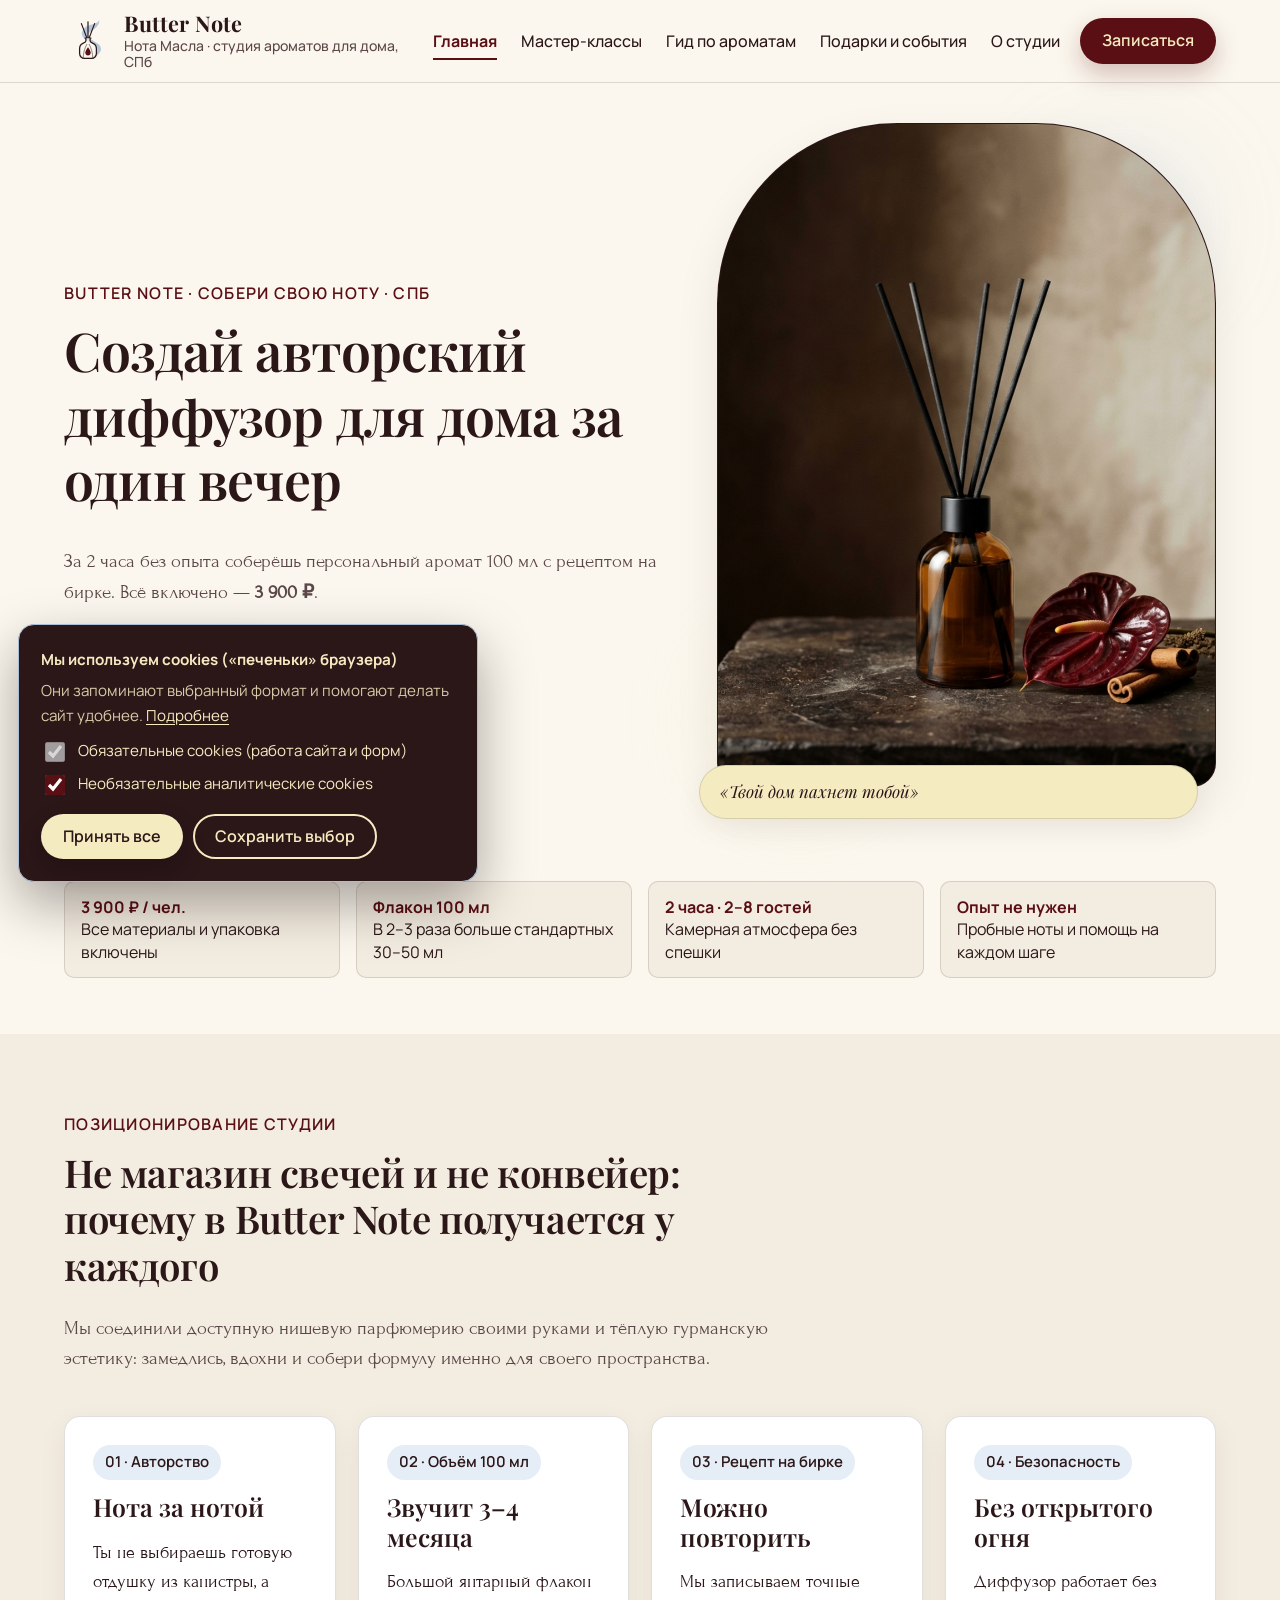
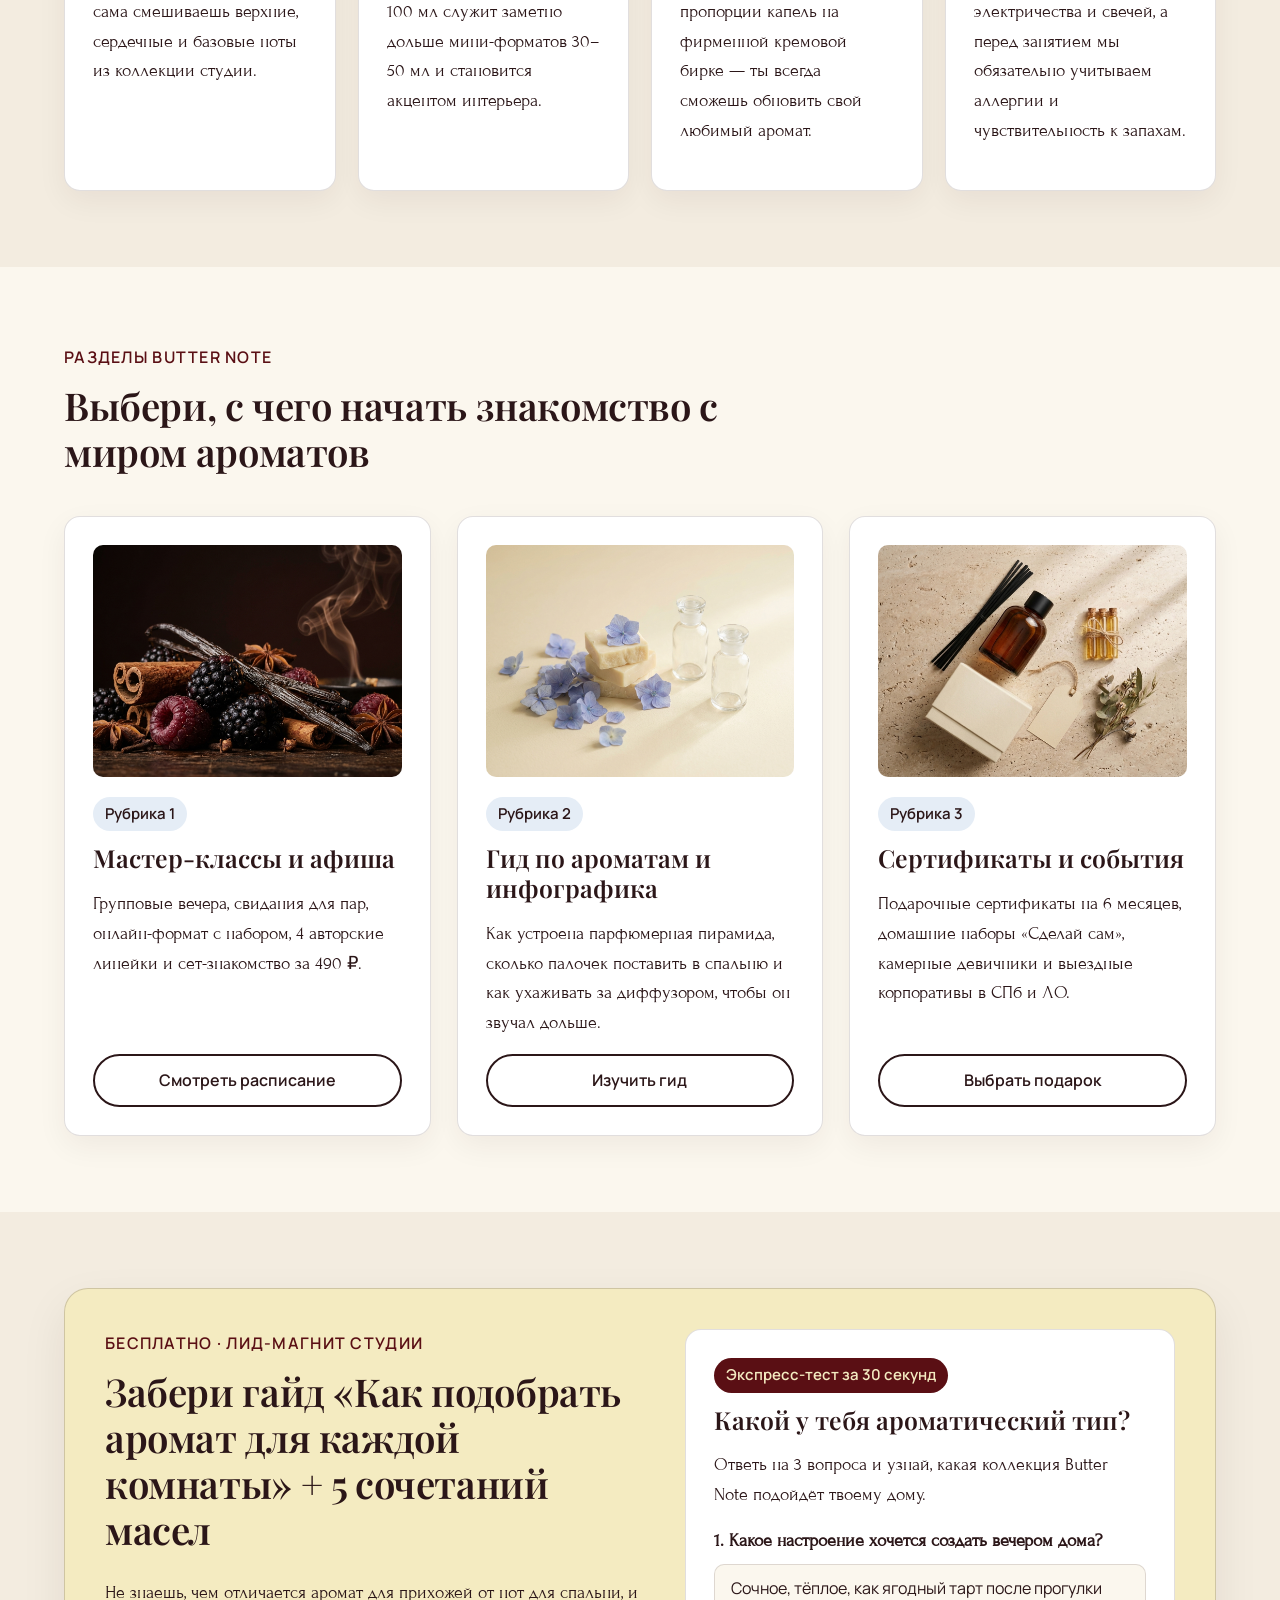
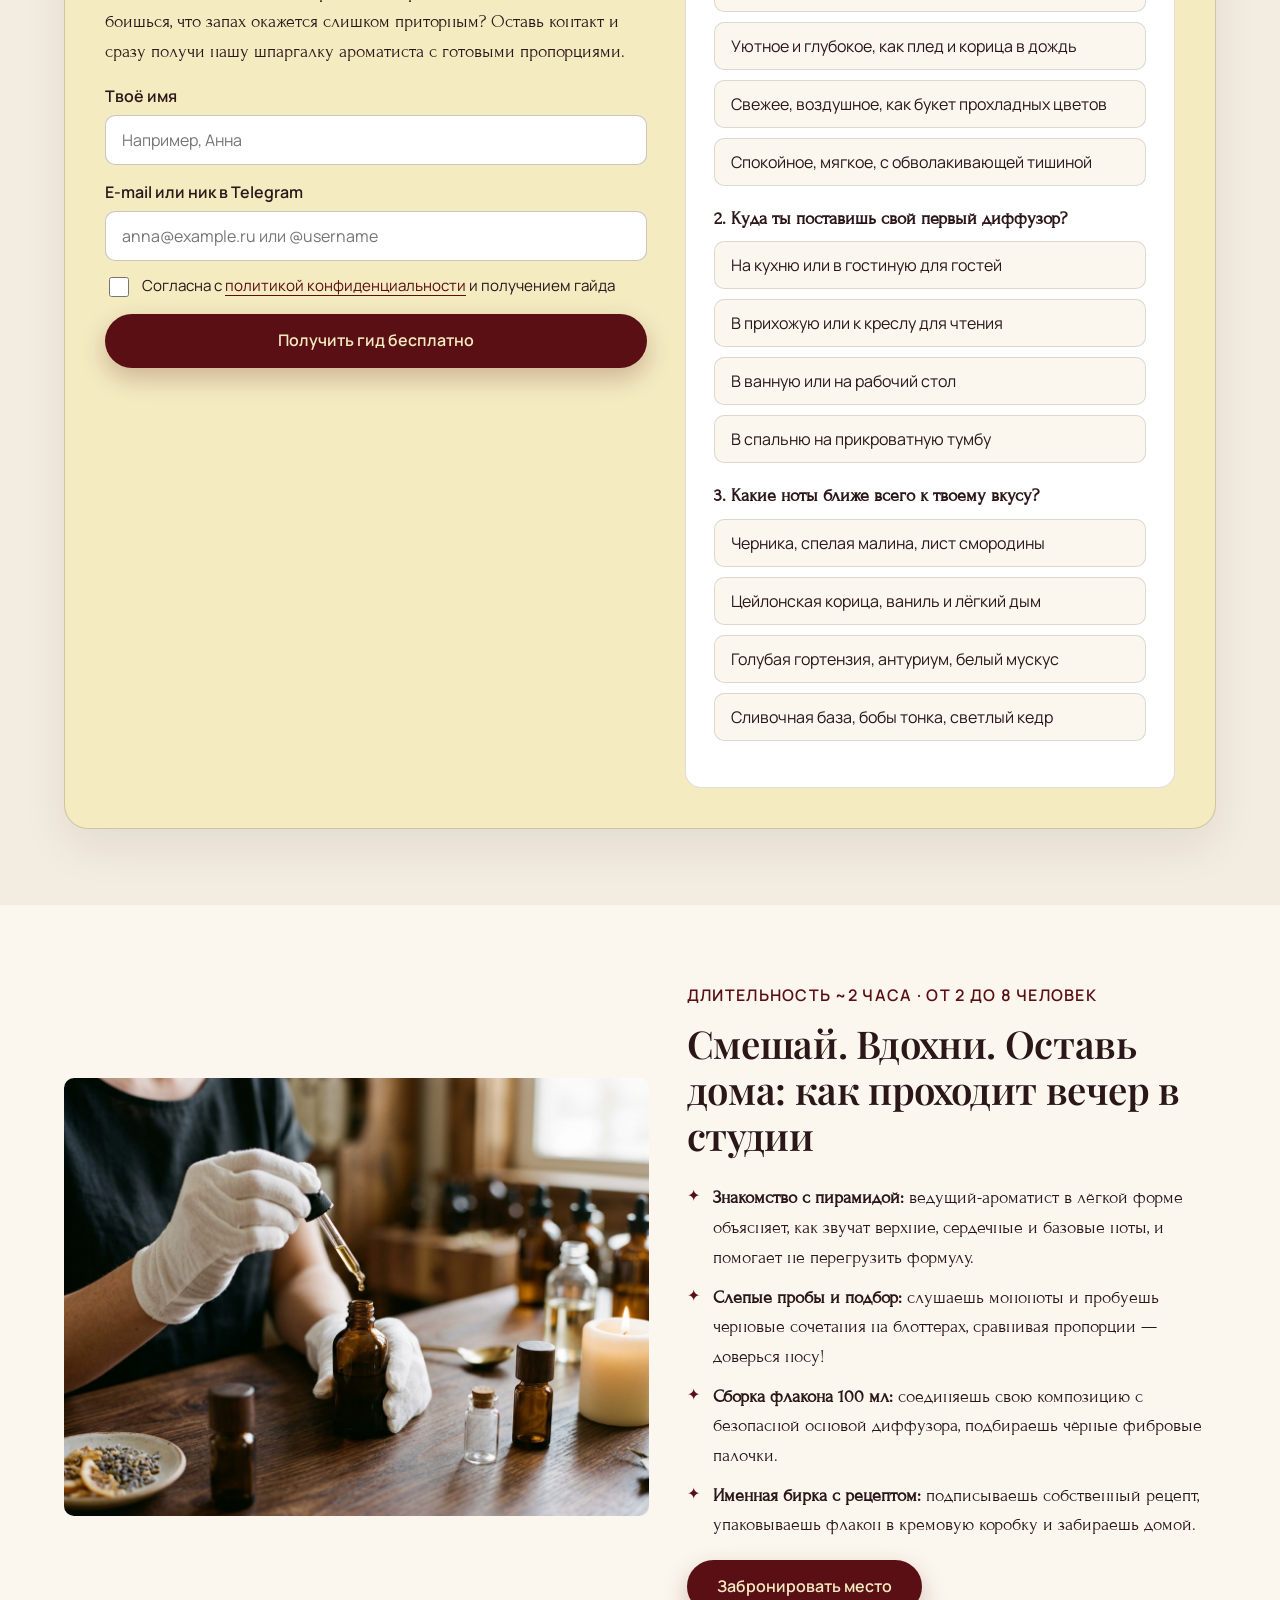
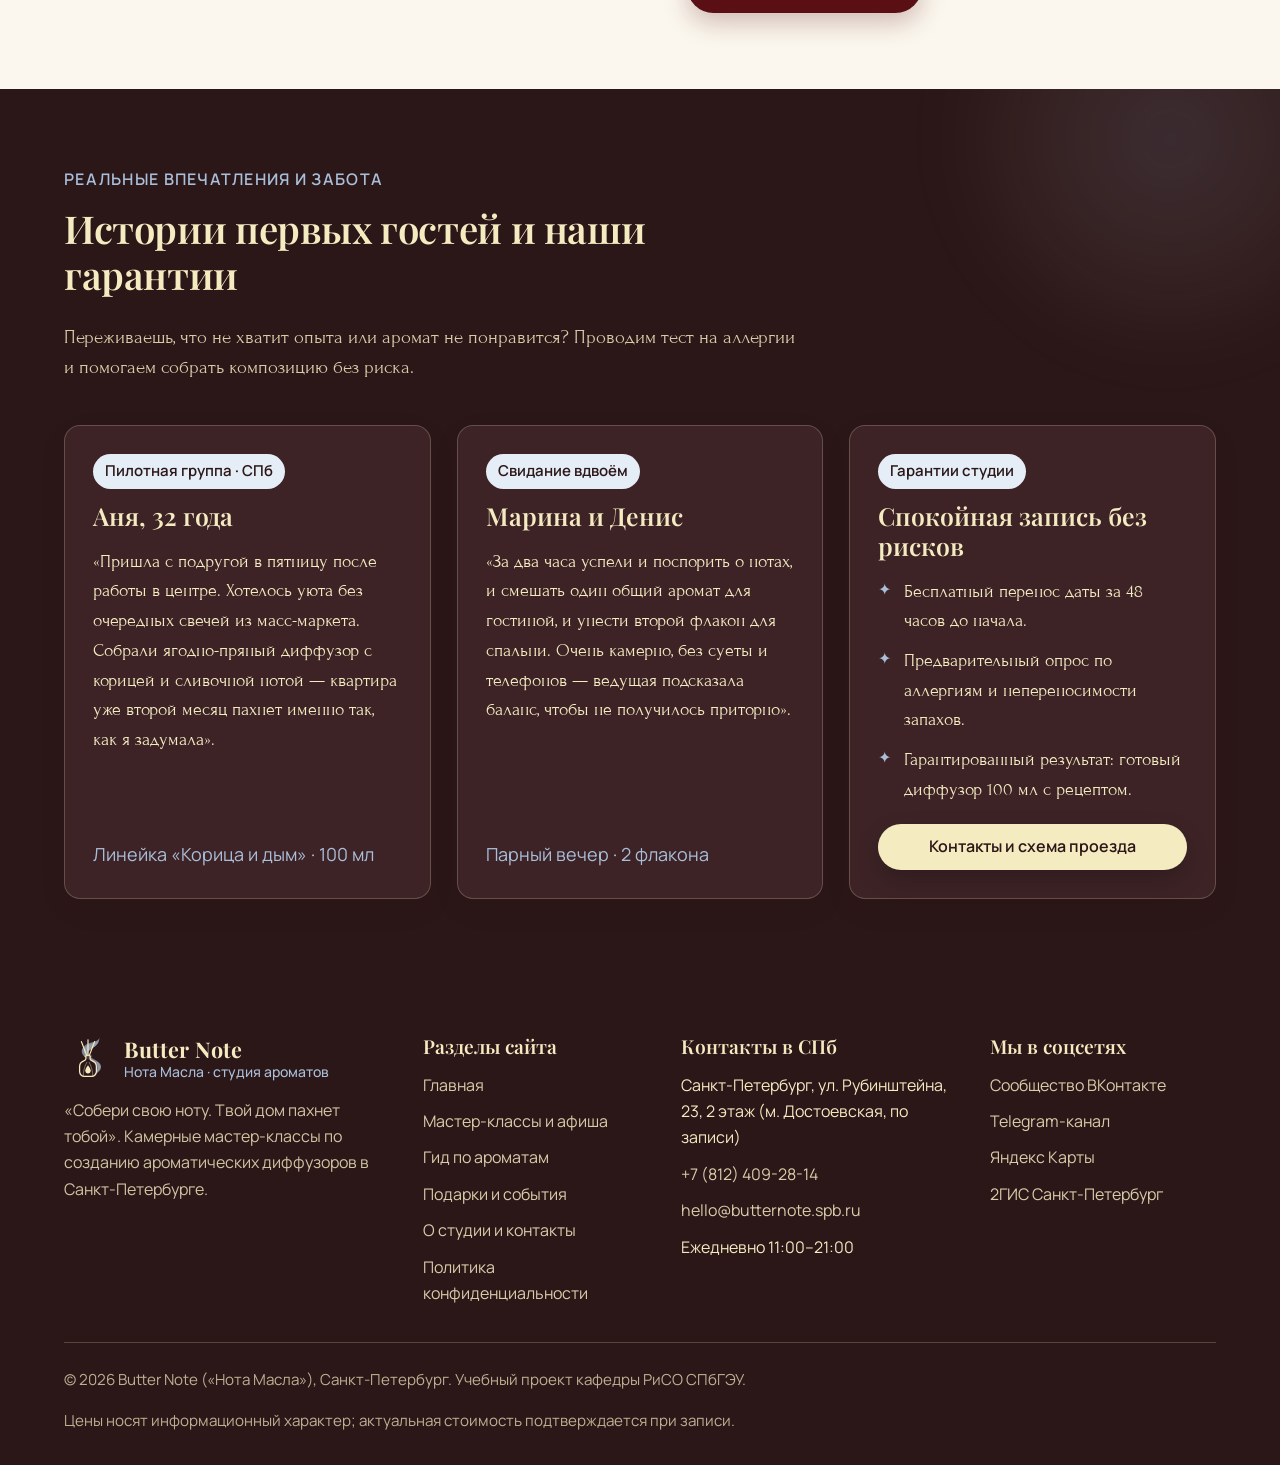
==== motion/index.html @ d8eed4ec "Add separate motion-design preview under /motion/" ====
<!DOCTYPE html>
<html lang="ru">
<head>
  <meta charset="UTF-8">
  <meta name="viewport" content="width=device-width, initial-scale=1.0">
  <title>Butter Note («Нота Масла») — мастер-класс по созданию диффузора для дома в СПб</title>
  <meta name="description" content="Камерная студия ароматов для дома в Санкт-Петербурге. Создай авторский ароматический диффузор 100 мл за 2 часа без опыта. Уютные мастер-классы, рецепты на бирке и бесплатный гид по ароматам.">
  <meta name="keywords" content="мастер-класс диффузор СПб, создать аромат для дома, студия ароматов Санкт-Петербург, диффузор своими руками, Butter Note, Нота Масла, подарок впечатление СПб">
  <link rel="icon" type="image/png" sizes="16x16" href="../images/favicon-16x16.png">
  <link rel="icon" type="image/svg+xml" href="../images/favicon-butter-note.svg">
  <link rel="preconnect" href="https://fonts.googleapis.com">
  <link rel="preconnect" href="https://fonts.gstatic.com" crossorigin>
  <link href="https://fonts.googleapis.com/css2?family=Forum&family=Manrope:wght@400;500;600;700&family=Playfair+Display:ital,wght@0,500;0,600;0,700;1,500&display=swap" rel="stylesheet">
  <link rel="stylesheet" href="css/style.css?v=motion1">
</head>
<body>

  <!-- ШАПКА САЙТА -->
  <header class="site-header">
    <div class="container header-inner">
      <a href="index.html" class="brand-link" aria-label="Butter Note — на главную">
        <img src="../images/logo-butter-note-dark.svg" alt="Логотип Butter Note — флакон диффузора с палочками и каплей масла" title="Butter Note («Нота Масла»)" class="brand-logo" width="48" height="48">
        <span class="brand-text">
          <span class="brand-name">Butter Note</span>
          <span class="brand-activity">Нота Масла · студия ароматов для дома, СПб</span>
        </span>
      </a>

      <nav class="main-nav" aria-label="Основное меню">
        <a href="index.html" class="nav-link" aria-current="page">Главная</a>
        <a href="masterclasses.html" class="nav-link">Мастер-классы</a>
        <a href="aroma-guide.html" class="nav-link">Гид по ароматам</a>
        <a href="gifts-events.html" class="nav-link">Подарки и события</a>
        <a href="about.html" class="nav-link">О студии</a>
      </nav>

      <div class="header-actions">
        <button type="button" class="btn btn--primary btn--sm" data-open-booking data-booking-format="group_mk">Записаться</button>
        <button type="button" id="burgerBtn" class="burger-btn" aria-label="Открыть меню" aria-expanded="false" aria-controls="mobileNav">
          <svg width="24" height="24" viewBox="0 0 24 24" fill="none" aria-hidden="true">
            <path d="M4 7H20M4 12H20M4 17H20" stroke="currentColor" stroke-width="2" stroke-linecap="round"/>
          </svg>
        </button>
      </div>
    </div>

    <nav id="mobileNav" class="mobile-nav" aria-label="Мобильное меню">
      <div class="mobile-nav-list">
        <a href="index.html" class="nav-link" aria-current="page">Главная</a>
        <a href="masterclasses.html" class="nav-link">Мастер-классы</a>
        <a href="aroma-guide.html" class="nav-link">Гид по ароматам</a>
        <a href="gifts-events.html" class="nav-link">Подарки и события</a>
        <a href="about.html" class="nav-link">О студии</a>
      </div>
      <button type="button" class="btn btn--primary" style="width:100%;" data-open-booking data-booking-format="group_mk">Записаться на мастер-класс</button>
    </nav>
    <div class="scroll-progress" id="scrollProgress" aria-hidden="true"></div>
  </header>

  <main>
    <!-- ПЕРВЫЙ ЭКРАН (HERO SECTION): УТП + короткий подзаголовок + 2 кнопки рядом + визуал + плашки снизу -->
    <section class="hero">
      <div class="container">
        <div class="hero-grid">
          <div class="hero-copy">
            <span class="eyebrow">Butter Note · Собери свою ноту · СПб</span>
            <h1>Создай авторский диффузор для дома за один вечер</h1>
            <p class="lead-text hero-subtitle">
              За 2 часа без опыта соберёшь персональный аромат 100 мл с рецептом на бирке. Всё включено — <strong data-price="group_mk">3 900 ₽</strong>.
            </p>

            <div class="hero-cta-group">
              <button type="button" class="btn btn--primary" data-open-booking data-booking-format="group_mk">
                Записаться на МК
              </button>
              <a href="masterclasses.html#tripwire" class="btn btn--outline">
                <span>Сет за <span data-price="tripwire">490 ₽</span></span>
              </a>
            </div>
          </div>

          <div class="hero-visual">
            <div class="arch-frame">
              <img src="../images/diffuzor-butter-note-hero.jpg" alt="Янтарный флакон ароматического диффузора Butter Note с чёрными палочками, бордовым антуриумом и корицей" title="Ароматический диффузор Butter Note в интерьере">
            </div>
            <div class="floating-note-pill">«Твой дом пахнет тобой»</div>
          </div>
        </div>

        <div class="hero-facts" aria-label="Ключевые условия мастер-класса">
          <div class="hero-fact">
            <strong><span data-price="group_mk">3 900 ₽</span> / чел.</strong>
            Все материалы и упаковка включены
          </div>
          <div class="hero-fact">
            <strong>Флакон 100 мл</strong>
            В 2–3 раза больше стандартных 30–50 мл
          </div>
          <div class="hero-fact">
            <strong>2 часа · 2–8 гостей</strong>
            Камерная атмосфера без спешки
          </div>
          <div class="hero-fact">
            <strong>Опыт не нужен</strong>
            Пробные ноты и помощь на каждом шаге
          </div>
        </div>
      </div>
    </section>

    <!-- УНИКАЛЬНОЕ ТОРГОВОЕ ПРЕДЛОЖЕНИЕ (УТП) -->
    <section class="section section--paper-alt">
      <div class="container">
        <div class="section-head">
          <span class="eyebrow">Позиционирование студии</span>
          <h2>Не магазин свечей и не конвейер: почему в Butter Note получается у каждого</h2>
          <p class="lead-text">Мы соединили доступную нишевую парфюмерию своими руками и тёплую гурманскую эстетику: замедлись, вдохни и собери формулу именно для своего пространства.</p>
        </div>

        <div class="grid-4">
          <article class="card">
            <div>
              <span class="card-tag">01 · Авторство</span>
              <h3>Нота за нотой</h3>
              <p>Ты не выбираешь готовую отдушку из канистры, а сама смешиваешь верхние, сердечные и базовые ноты из коллекции студии.</p>
            </div>
          </article>

          <article class="card">
            <div>
              <span class="card-tag">02 · Объём 100 мл</span>
              <h3>Звучит 3–4 месяца</h3>
              <p>Большой янтарный флакон 100 мл служит заметно дольше мини-форматов 30–50 мл и становится акцентом интерьера.</p>
            </div>
          </article>

          <article class="card">
            <div>
              <span class="card-tag">03 · Рецепт на бирке</span>
              <h3>Можно повторить</h3>
              <p>Мы записываем точные пропорции капель на фирменной кремовой бирке — ты всегда сможешь обновить свой любимый аромат.</p>
            </div>
          </article>

          <article class="card">
            <div>
              <span class="card-tag">04 · Безопасность</span>
              <h3>Без открытого огня</h3>
              <p>Диффузор работает без электричества и свечей, а перед занятием мы обязательно учитываем аллергии и чувствительность к запахам.</p>
            </div>
          </article>
        </div>
      </div>
    </section>

    <!-- ОСНОВНЫЕ РУБРИКИ САЙТА -->
    <section class="section">
      <div class="container">
        <div class="section-head">
          <span class="eyebrow">Разделы Butter Note</span>
          <h2>Выбери, с чего начать знакомство с миром ароматов</h2>
        </div>

        <div class="grid-3">
          <article class="card">
            <div>
              <div class="card-media">
                <img src="../images/yagodno-pryanaya-kollektsiya-aromatov.jpg" alt="Ягоды черники и малины, палочки корицы и стручки ванили в стиле Butter Note" title="Коллекция ягодно-пряных ароматов Butter Note">
              </div>
              <span class="card-tag">Рубрика 1</span>
              <h3>Мастер-классы и афиша</h3>
              <p>Групповые вечера, свидания для пар, онлайн-формат с набором, 4 авторские линейки и сет-знакомство за <span data-price="tripwire">490 ₽</span>.</p>
            </div>
            <a href="masterclasses.html" class="btn btn--outline">Смотреть расписание</a>
          </article>

          <article class="card">
            <div>
              <div class="card-media">
                <img src="../images/gortenziya-slivochnye-noty-aromat.jpg" alt="Голубая гортензия, сливочные текстуры и прозрачные флаконы с парфюмерными эссенциями" title="Гид по ароматам и парфюмерной пирамиде">
              </div>
              <span class="card-tag">Рубрика 2</span>
              <h3>Гид по ароматам и инфографика</h3>
              <p>Как устроена парфюмерная пирамида, сколько палочек поставить в спальню и как ухаживать за диффузором, чтобы он звучал дольше.</p>
            </div>
            <a href="aroma-guide.html" class="btn btn--outline">Изучить гид</a>
          </article>

          <article class="card">
            <div>
              <div class="card-media">
                <img src="../images/podarochnyy-nabor-diffuzor-butter-note.jpg" alt="Подарочный набор Butter Note с флаконом диффузора, тремя пробниками и кремовой биркой" title="Подарочные сертификаты и корпоративные мастер-классы">
              </div>
              <span class="card-tag">Рубрика 3</span>
              <h3>Сертификаты и события</h3>
              <p>Подарочные сертификаты на 6 месяцев, домашние наборы «Сделай сам», камерные девичники и выездные корпоративы в СПб и ЛО.</p>
            </div>
            <a href="gifts-events.html" class="btn btn--outline">Выбрать подарок</a>
          </article>
        </div>
      </div>
    </section>

    <!-- ЛИД-МАГНИТ + ИНТЕРАКТИВНЫЙ МИНИ-КВИЗ -->
    <section id="lead-magnet" class="section section--paper-alt">
      <div class="container">
        <div class="lead-magnet-box">
          <div class="split-feature">
            <div>
              <span class="eyebrow">Бесплатно · Лид-магнит студии</span>
              <h2>Забери гайд «Как подобрать аромат для каждой комнаты» + 5 сочетаний масел</h2>
              <p>
                Не знаешь, чем отличается аромат для прихожей от нот для спальни, и боишься, что запах окажется слишком приторным? Оставь контакт и сразу получи нашу шпаргалку ароматиста с готовыми пропорциями.
              </p>

              <form id="leadMagnetForm" class="form-stack">
                <div>
                  <label for="leadName" class="field-label">Твоё имя</label>
                  <input id="leadName" type="text" class="input" placeholder="Например, Анна" required>
                </div>
                <div>
                  <label for="leadContact" class="field-label">E-mail или ник в Telegram</label>
                  <input id="leadContact" type="text" class="input" placeholder="anna@example.ru или @username" required>
                </div>
                <label class="checkbox-row">
                  <input type="checkbox" required>
                  <span>Согласна с <a href="privacy.html">политикой конфиденциальности</a> и получением гайда</span>
                </label>
                <button type="submit" class="btn btn--primary">Получить гид бесплатно</button>
              </form>
            </div>

            <div id="aromaQuiz" class="quiz-card">
              <span class="card-tag card-tag--bordeaux">Экспресс-тест за 30 секунд</span>
              <h3>Какой у тебя ароматический тип?</h3>
              <p style="margin-bottom:16px;">Ответь на 3 вопроса и узнай, какая коллекция Butter Note подойдёт твоему дому.</p>

              <div class="quiz-step">
                <strong>1. Какое настроение хочется создать вечером дома?</strong>
                <div class="quiz-options">
                  <button type="button" class="quiz-option-btn" data-q="q1" data-val="berry">Сочное, тёплое, как ягодный тарт после прогулки</button>
                  <button type="button" class="quiz-option-btn" data-q="q1" data-val="spice">Уютное и глубокое, как плед и корица в дождь</button>
                  <button type="button" class="quiz-option-btn" data-q="q1" data-val="floral">Свежее, воздушное, как букет прохладных цветов</button>
                  <button type="button" class="quiz-option-btn" data-q="q1" data-val="cream">Спокойное, мягкое, с обволакивающей тишиной</button>
                </div>
              </div>

              <div class="quiz-step">
                <strong>2. Куда ты поставишь свой первый диффузор?</strong>
                <div class="quiz-options">
                  <button type="button" class="quiz-option-btn" data-q="q2" data-val="berry">На кухню или в гостиную для гостей</button>
                  <button type="button" class="quiz-option-btn" data-q="q2" data-val="spice">В прихожую или к креслу для чтения</button>
                  <button type="button" class="quiz-option-btn" data-q="q2" data-val="floral">В ванную или на рабочий стол</button>
                  <button type="button" class="quiz-option-btn" data-q="q2" data-val="cream">В спальню на прикроватную тумбу</button>
                </div>
              </div>

              <div class="quiz-step">
                <strong>3. Какие ноты ближе всего к твоему вкусу?</strong>
                <div class="quiz-options">
                  <button type="button" class="quiz-option-btn" data-q="q3" data-val="berry">Черника, спелая малина, лист смородины</button>
                  <button type="button" class="quiz-option-btn" data-q="q3" data-val="spice">Цейлонская корица, ваниль и лёгкий дым</button>
                  <button type="button" class="quiz-option-btn" data-q="q3" data-val="floral">Голубая гортензия, антуриум, белый мускус</button>
                  <button type="button" class="quiz-option-btn" data-q="q3" data-val="cream">Сливочная база, бобы тонка, светлый кедр</button>
                </div>
              </div>

              <div id="quizResult" class="quiz-result" hidden></div>
            </div>
          </div>
        </div>
      </div>
    </section>

    <!-- КАК ПРОХОДИТ МАСТЕР-КЛАСС -->
    <section class="section">
      <div class="container split-feature" style="align-items:center;">
        <div class="card-media" style="margin-bottom:0;">
          <img src="../images/process-sozdaniya-diffuzora-spb.jpg" alt="Руки в белых перчатках смешивают ароматические масла пипеткой на мастер-классе Butter Note" title="Процесс создания диффузора с пипеткой на мастер-классе">
        </div>

        <div>
          <span class="eyebrow">Длительность ~2 часа · от 2 до 8 человек</span>
          <h2>Смешай. Вдохни. Оставь дома: как проходит вечер в студии</h2>
          <ul class="check-list" style="margin-top:20px;">
            <li><strong>Знакомство с пирамидой:</strong> ведущий-ароматист в лёгкой форме объясняет, как звучат верхние, сердечные и базовые ноты, и помогает не перегрузить формулу.</li>
            <li><strong>Слепые пробы и подбор:</strong> слушаешь мононоты и пробуешь черновые сочетания на блоттерах, сравнивая пропорции — доверься носу!</li>
            <li><strong>Сборка флакона 100 мл:</strong> соединяешь свою композицию с безопасной основой диффузора, подбираешь чёрные фибровые палочки.</li>
            <li><strong>Именная бирка с рецептом:</strong> подписываешь собственный рецепт, упаковываешь флакон в кремовую коробку и забираешь домой.</li>
          </ul>
          <button type="button" class="btn btn--primary" data-open-booking data-booking-format="group_mk">Забронировать место</button>
        </div>
      </div>
    </section>

    <!-- ОТЗЫВЫ И ГАРАНТИЯ ДОВЕРИЯ (СЛАЙД 14: ЧТО ВЫ РЕАЛЬНЫЕ) -->
    <section class="section section--espresso">
      <div class="container">
        <div class="section-head">
          <span class="eyebrow eyebrow--light">Реальные впечатления и забота</span>
          <h2>Истории первых гостей и наши гарантии</h2>
          <p class="lead-text">Переживаешь, что не хватит опыта или аромат не понравится? Проводим тест на аллергии и помогаем собрать композицию без риска.</p>
        </div>

        <div class="grid-3">
          <article class="card card--dark">
            <div>
              <span class="card-tag">Пилотная группа · СПб</span>
              <h3>Аня, 32 года</h3>
              <p>«Пришла с подругой в пятницу после работы в центре. Хотелось уюта без очередных свечей из масс-маркета. Собрали ягодно-пряный диффузор с корицей и сливочной нотой — квартира уже второй месяц пахнет именно так, как я задумала».</p>
            </div>
            <span style="color:var(--dusty-blue);font-family:var(--font-ui);">Линейка «Корица и дым» · 100 мл</span>
          </article>

          <article class="card card--dark">
            <div>
              <span class="card-tag">Свидание вдвоём</span>
              <h3>Марина и Денис</h3>
              <p>«За два часа успели и поспорить о нотах, и смешать один общий аромат для гостиной, и унести второй флакон для спальни. Очень камерно, без суеты и телефонов — ведущая подсказала баланс, чтобы не получилось приторно».</p>
            </div>
            <span style="color:var(--dusty-blue);font-family:var(--font-ui);">Парный вечер · 2 флакона</span>
          </article>

          <article class="card card--dark">
            <div>
              <span class="card-tag">Гарантии студии</span>
              <h3>Спокойная запись без рисков</h3>
              <ul class="check-list">
                <li>Бесплатный перенос даты за 48 часов до начала.</li>
                <li>Предварительный опрос по аллергиям и непереносимости запахов.</li>
                <li>Гарантированный результат: готовый диффузор 100 мл с рецептом.</li>
              </ul>
            </div>
            <a href="about.html#contacts" class="btn btn--cream btn--sm">Контакты и схема проезда</a>
          </article>
        </div>
      </div>
    </section>
  </main>

  <!-- ЕДИНЫЙ ФУТЕР (4 структурированные колонки) -->
  <footer class="site-footer">
    <div class="container">
      <div class="footer-grid">
        <div>
          <a href="index.html" class="brand-link" style="color:var(--cream);margin-bottom:14px;">
            <img src="../images/logo-butter-note-light.svg" alt="Светлый логотип Butter Note" title="Butter Note («Нота Масла»)" class="brand-logo" width="46" height="46">
            <span class="brand-text">
              <span class="brand-name" style="color:var(--cream);">Butter Note</span>
              <span class="brand-activity" style="color:var(--dusty-blue);">Нота Масла · студия ароматов</span>
            </span>
          </a>
          <p style="color:rgba(244,235,193,0.82);margin-top:10px;">
            «Собери свою ноту. Твой дом пахнет тобой». Камерные мастер-классы по созданию ароматических диффузоров в Санкт-Петербурге.
          </p>
        </div>

        <div>
          <h3 class="footer-title">Разделы сайта</h3>
          <ul class="footer-links">
            <li><a href="index.html">Главная</a></li>
            <li><a href="masterclasses.html">Мастер-классы и афиша</a></li>
            <li><a href="aroma-guide.html">Гид по ароматам</a></li>
            <li><a href="gifts-events.html">Подарки и события</a></li>
            <li><a href="about.html">О студии и контакты</a></li>
            <li><a href="privacy.html">Политика конфиденциальности</a></li>
          </ul>
        </div>

        <div>
          <h3 class="footer-title">Контакты в СПб</h3>
          <ul class="footer-links">
            <li>Санкт-Петербург, ул. Рубинштейна, 23, 2 этаж (м. Достоевская, по записи)</li>
            <li><a href="tel:+78124092814">+7 (812) 409-28-14</a></li>
            <li><a href="mailto:hello@butternote.spb.ru">hello@butternote.spb.ru</a></li>
            <li>Ежедневно 11:00–21:00</li>
          </ul>
        </div>

        <div>
          <h3 class="footer-title">Мы в соцсетях</h3>
          <ul class="footer-links">
            <li><a href="https://vk.ru/butternote" target="_blank" rel="noopener noreferrer">Сообщество ВКонтакте</a></li>
            <li><a href="https://t.me/butterNoteSPB" target="_blank" rel="noopener noreferrer">Telegram-канал</a></li>
            <li><a href="https://yandex.ru/maps/" target="_blank" rel="noopener noreferrer">Яндекс Карты</a></li>
            <li><a href="https://2gis.ru/spb" target="_blank" rel="noopener noreferrer">2ГИС Санкт-Петербург</a></li>
          </ul>
        </div>
      </div>

      <div class="footer-bottom">
        <span>© 2026 Butter Note («Нота Масла»), Санкт-Петербург. Учебный проект кафедры РиСО СПбГЭУ.</span>
        <span>Цены носят информационный характер; актуальная стоимость подтверждается при записи.</span>
      </div>
    </div>
  </footer>

  <!-- МОДАЛЬНОЕ ОКНО ЛИД-МАГНИТА (МГНОВЕННЫЙ ГИД + ПЕЧАТЬ/СКАЧИВАНИЕ) -->
  <div id="guideModal" class="modal-backdrop" aria-hidden="true" role="dialog" aria-labelledby="guideGreeting">
    <div class="modal-card">
      <button type="button" id="guideModalClose" class="modal-close" aria-label="Закрыть окно">×</button>
      <span class="eyebrow">Твой бесплатный гайд готов</span>
      <h3 id="guideGreeting">Гид Butter Note: аромат для каждой комнаты</h3>
      <ul class="check-list">
        <li><strong>Прихожая (5–6 палочек):</strong> малина, бергамот, кедр — встречает тёплым акцентом с порога.</li>
        <li><strong>Гостиная (5 палочек):</strong> корица, ваниль, сливочные ноты — уют для общения.</li>
        <li><strong>Спальня (3–4 палочки):</strong> голубая гортензия, миндальное молоко, белый мускус — спокойствие без тяжести.</li>
        <li><strong>Рабочий стол (3 палочки):</strong> утренняя роса, лист смородины — свежесть и фокус.</li>
        <li><strong>Ванная (4 палочки):</strong> антуриум, светлое дерево, чистый мускус.</li>
      </ul>
      <div style="display:flex;flex-wrap:wrap;gap:12px;">
        <button type="button" id="downloadGuideTextBtn" class="btn btn--primary btn--sm">Скачать памятку (.txt)</button>
        <button type="button" class="btn btn--outline btn--sm" onclick="window.print()">Распечатать / в PDF</button>
      </div>
    </div>
  </div>

  <!-- МОДАЛЬНОЕ ОКНО ЗАПИСИ -->
  <div id="bookingModal" class="modal-backdrop" aria-hidden="true" role="dialog" aria-labelledby="bookingModalTitle">
    <div class="modal-card">
      <button type="button" id="bookingModalClose" class="modal-close" aria-label="Закрыть окно">×</button>
      <span class="eyebrow">Онлайн-запись · СПб</span>
      <h3 id="bookingModalTitle">Забронировать место или набор</h3>
      <form id="bookingForm" class="form-stack">
        <div>
          <label for="bookingFormat" class="field-label">Формат</label>
          <select id="bookingFormat" class="select">
            <option value="group_mk">Групповой мастер-класс (100 мл)</option>
            <option value="pair_mk">Парный / индивидуальный вечер (для двоих)</option>
            <option value="tripwire">Сет-знакомство «Первая нота» (трипвайер)</option>
            <option value="online_mk">Онлайн-мастер-класс с набором материалов</option>
            <option value="cert_from">Подарочный сертификат (6 месяцев)</option>
            <option value="corp_from">Выездной мастер-класс / девичник / корпоратив</option>
          </select>
        </div>
        <div>
          <label for="bookingName" class="field-label">Имя</label>
          <input id="bookingName" type="text" class="input" placeholder="Как к тебе обращаться?" required>
        </div>
        <div>
          <label for="bookingContact" class="field-label">Телефон или Telegram</label>
          <input id="bookingContact" type="text" class="input" placeholder="+7 (999) 000-00-00 или @nick" required>
        </div>
        <div>
          <label for="bookingNote" class="field-label">Пожелания, дата или особенности по аллергии</label>
          <textarea id="bookingNote" rows="3" class="textarea" placeholder="Например: суббота 18:00, люблю ягодные ноты, без резкого жасмина"></textarea>
        </div>
        <label class="checkbox-row">
          <input type="checkbox" required>
          <span>Соглашаюсь с <a href="privacy.html">политикой конфиденциальности</a></span>
        </label>
        <button type="submit" class="btn btn--primary">Отправить заявку</button>
      </form>
      <div id="bookingStatus" hidden></div>
    </div>
  </div>

  <!-- COOKIE-БАННЕР (Слайд 5: обязательные и необязательные) -->
  <aside id="cookieBanner" class="cookie-banner" hidden aria-label="Настройки cookies">
    <strong>Мы используем cookies («печеньки» браузера)</strong>
    <p style="margin:6px 0 0;color:rgba(244,235,193,0.85);">
      Они запоминают выбранный формат и помогают делать сайт удобнее. <a href="privacy.html" style="color:var(--dusty-blue);">Подробнее</a>
    </p>
    <div class="cookie-toggles">
      <label class="checkbox-row" style="color:var(--cream);">
        <input type="checkbox" checked disabled>
        <span>Обязательные cookies (работа сайта и форм)</span>
      </label>
      <label class="checkbox-row" style="color:var(--cream);">
        <input id="cookieAnalyticsToggle" type="checkbox" checked>
        <span>Необязательные аналитические cookies</span>
      </label>
    </div>
    <div class="cookie-actions">
      <button type="button" id="cookieAcceptAll" class="btn btn--cream btn--sm">Принять все</button>
      <button type="button" id="cookieSaveChoice" class="btn btn--outline-light btn--sm">Сохранить выбор</button>
    </div>
  </aside>

  <script src="../js/prices-config.js"></script>
  <script src="js/main.js?v=motion1"></script>
</body>
</html>
---- motion/css/style.css ----
/* ==========================================================================
   BUTTER NOTE («Нота Масла») — Единая дизайн-система
   Цвета мудборда: #2B1618, #5A0F14, #A9BFD9, #F4EBC1
   Шрифты: Playfair Display (заголовки), Forum (основной текст), Manrope (UI)
   ========================================================================== */

:root {
  --espresso: #2B1618;
  --espresso-deep: #1D0E10;
  --espresso-soft: #3D2326;
  --bordeaux: #5A0F14;
  --bordeaux-hover: #74161D;
  --dusty-blue: #A9BFD9;
  --dusty-blue-soft: #E5EDF6;
  --dusty-blue-dark: #435D7C;
  --cream: #F4EBC1;
  --cream-soft: #FAF4DA;
  --paper: #FBF7EE;
  --paper-alt: #F3ECE0;
  --ink: #2B1618;
  --ink-muted: #5C4749;
  --border-warm: rgba(43, 22, 24, 0.14);
  --border-light: rgba(244, 235, 193, 0.22);
  --shadow-soft: 0 18px 46px rgba(43, 22, 24, 0.08);
  --shadow-card: 0 10px 30px rgba(43, 22, 24, 0.06);
  --shadow-dark: 0 22px 54px rgba(15, 6, 7, 0.35);

  --font-display: 'Playfair Display', Georgia, serif;
  --font-editorial: 'Forum', Georgia, serif;
  --font-ui: 'Manrope', -apple-system, BlinkMacSystemFont, 'Segoe UI', sans-serif;

  --radius-sm: 10px;
  --radius-md: 16px;
  --radius-lg: 24px;
  --radius-pill: 999px;
  --radius-arch: 180px 180px 24px 24px;

  --container: 1200px;
  --transition: 0.25s cubic-bezier(0.25, 0.8, 0.25, 1);
}

/* Reset & Base */
*, *::before, *::after {
  box-sizing: border-box;
}

html {
  scroll-behavior: smooth;
  font-size: 16px;
}

body {
  margin: 0;
  padding: 0;
  background-color: var(--paper);
  color: var(--ink);
  font-family: var(--font-editorial);
  font-size: 18px;
  line-height: 1.65;
  -webkit-font-smoothing: antialiased;
  overflow-x: hidden;
}

img {
  max-width: 100%;
  height: auto;
  display: block;
}

a {
  color: var(--bordeaux);
  text-decoration-thickness: 1px;
  text-underline-offset: 4px;
  transition: color var(--transition), opacity var(--transition);
}

a:hover {
  color: var(--bordeaux-hover);
}

:focus-visible {
  outline: 3px solid var(--dusty-blue);
  outline-offset: 3px;
}

/* Typography (Strict H1-H6 Hierarchy, minimum 16px readable text) */
h1, h2, h3, h4 {
  font-family: var(--font-display);
  color: var(--espresso);
  margin: 0 0 0.65em;
  line-height: 1.2;
  font-weight: 600;
}

h1 {
  font-size: clamp(2.1rem, 4.2vw, 3.35rem);
  letter-spacing: -0.015em;
}

h2 {
  font-size: clamp(1.7rem, 3vw, 2.45rem);
  letter-spacing: -0.01em;
}

h3 {
  font-size: clamp(1.28rem, 2vw, 1.55rem);
}

h4 {
  font-size: 1.15rem;
}

p {
  margin: 0 0 1rem;
}

.lead-text {
  font-size: clamp(1.12rem, 1.5vw, 1.28rem);
  color: var(--ink-muted);
  line-height: 1.6;
}

.eyebrow {
  font-family: var(--font-ui);
  font-size: 1rem;
  font-weight: 600;
  letter-spacing: 0.08em;
  text-transform: uppercase;
  color: var(--bordeaux);
  margin-bottom: 0.75rem;
  display: inline-block;
}

.eyebrow--light {
  color: var(--dusty-blue);
}

/* Container & Sections */
.container {
  width: 100%;
  max-width: var(--container);
  margin: 0 auto;
  padding: 0 24px;
}

.section {
  padding: 76px 0;
}

.section--compact {
  padding: 52px 0;
}

.section--paper-alt {
  background-color: var(--paper-alt);
}

.section--cream {
  background-color: var(--cream);
}

.section--espresso {
  background-color: var(--espresso);
  color: var(--cream);
}

.section--espresso h1,
.section--espresso h2,
.section--espresso h3,
.section--espresso h4 {
  color: var(--cream);
}

.section--espresso .lead-text {
  color: rgba(244, 235, 193, 0.85);
}

.section-head {
  max-width: 740px;
  margin-bottom: 42px;
}

.section-head--center {
  text-align: center;
  margin-left: auto;
  margin-right: auto;
}

/* Buttons */
.btn {
  display: inline-flex;
  align-items: center;
  justify-content: center;
  gap: 10px;
  font-family: var(--font-ui);
  font-size: 1rem;
  font-weight: 600;
  line-height: 1.2;
  padding: 15px 28px;
  border-radius: var(--radius-pill);
  border: 2px solid transparent;
  cursor: pointer;
  text-decoration: none;
  transition: transform var(--transition), background-color var(--transition), color var(--transition), border-color var(--transition), box-shadow var(--transition);
}

.btn:hover {
  transform: translateY(-2px);
}

.btn:active {
  transform: translateY(0);
}

.btn--primary {
  background-color: var(--bordeaux);
  color: var(--cream);
  box-shadow: 0 10px 24px rgba(90, 15, 20, 0.25);
}

.btn--primary:hover {
  background-color: var(--bordeaux-hover);
  color: #fff;
}

.btn--cream {
  background-color: var(--cream);
  color: var(--espresso);
  box-shadow: 0 10px 24px rgba(0, 0, 0, 0.2);
}

.btn--cream:hover {
  background-color: #fff;
  color: var(--espresso);
}

.btn--outline {
  background-color: transparent;
  border-color: var(--espresso);
  color: var(--espresso);
}

.btn--outline:hover {
  background-color: var(--espresso);
  color: var(--cream);
}

.btn--outline-light {
  background-color: transparent;
  border-color: var(--cream);
  color: var(--cream);
}

.btn--outline-light:hover {
  background-color: var(--cream);
  color: var(--espresso);
}

.btn--blue {
  background-color: var(--dusty-blue);
  color: var(--espresso);
}

.btn--blue:hover {
  background-color: #bfd1e5;
  color: var(--espresso);
}

.btn--sm {
  padding: 11px 20px;
  font-size: 1rem;
}

/* ==========================================================================
   HEADER (Шапка: Логотип, Название, Вид деятельности, 5 пунктов, Кнопка)
   ========================================================================== */
.site-header {
  position: sticky;
  top: 0;
  z-index: 900;
  background-color: rgba(251, 247, 238, 0.96);
  backdrop-filter: blur(10px);
  border-bottom: 1px solid var(--border-warm);
}

.header-inner {
  display: flex;
  align-items: center;
  justify-content: space-between;
  gap: 20px;
  min-height: 82px;
}

.brand-link {
  display: flex;
  align-items: center;
  gap: 12px;
  text-decoration: none;
  color: var(--espresso);
  flex: 0 1 auto;
  min-width: 0;
}

.brand-link:hover {
  color: var(--espresso);
}

.brand-logo {
  width: 48px;
  height: 48px;
  object-fit: contain;
  flex-shrink: 0;
}

.brand-text {
  display: flex;
  flex-direction: column;
  line-height: 1.15;
  min-width: 0;
}

.brand-name {
  font-family: var(--font-display);
  font-size: 1.35rem;
  font-weight: 700;
  letter-spacing: 0.01em;
  color: var(--espresso);
}

.brand-activity {
  font-family: var(--font-ui);
  font-size: 0.875rem;
  font-weight: 500;
  color: var(--ink-muted);
  margin-top: 2px;
}

.main-nav {
  display: flex;
  align-items: center;
  gap: 24px;
}

.nav-link {
  font-family: var(--font-ui);
  font-size: 1rem;
  font-weight: 500;
  color: var(--espresso);
  text-decoration: none;
  padding: 6px 0;
  position: relative;
  white-space: nowrap;
}

.nav-link::after {
  content: '';
  position: absolute;
  left: 0;
  right: 0;
  bottom: 0;
  height: 2px;
  background-color: var(--bordeaux);
  transform: scaleX(0);
  transform-origin: left;
  transition: transform var(--transition);
}

.nav-link:hover::after,
.nav-link[aria-current="page"]::after {
  transform: scaleX(1);
}

.nav-link[aria-current="page"] {
  font-weight: 700;
  color: var(--bordeaux);
}

.header-actions {
  display: flex;
  align-items: center;
  gap: 12px;
  flex-shrink: 0;
}

.burger-btn {
  display: none;
  width: 44px;
  height: 44px;
  border-radius: var(--radius-sm);
  border: 1px solid var(--border-warm);
  background: transparent;
  color: var(--espresso);
  align-items: center;
  justify-content: center;
  cursor: pointer;
}

/* Mobile Nav Drawer */
.mobile-nav {
  display: none;
  background: var(--paper);
  border-top: 1px solid var(--border-warm);
  padding: 18px 24px 24px;
}

.mobile-nav.is-open {
  display: block;
}

.mobile-nav-list {
  display: flex;
  flex-direction: column;
  gap: 14px;
  margin-bottom: 18px;
}

.mobile-nav-list .nav-link {
  font-size: 1.08rem;
  padding: 6px 0;
}

/* ==========================================================================
   HERO SECTION (Первый экран по чек-листу UX)
   ========================================================================== */
.hero {
  padding: 40px 0 56px;
  position: relative;
}

.hero-grid {
  display: grid;
  grid-template-columns: 1.1fr 0.9fr;
  gap: 44px;
  align-items: center;
}

.hero-subtitle {
  margin-bottom: 24px;
}

.hero-facts {
  display: grid;
  grid-template-columns: repeat(4, minmax(0, 1fr));
  gap: 16px;
  margin-top: 40px;
}

.hero-fact {
  background-color: var(--paper-alt);
  border: 1px solid var(--border-warm);
  border-radius: var(--radius-sm);
  padding: 14px 16px;
  font-family: var(--font-ui);
  font-size: 1rem;
  line-height: 1.4;
}

.hero-fact strong {
  display: block;
  color: var(--bordeaux);
  font-weight: 700;
}

.hero-cta-group {
  display: flex;
  flex-wrap: wrap;
  align-items: center;
  gap: 14px;
}

.hero-secondary-link {
  font-family: var(--font-ui);
  font-size: 1rem;
  font-weight: 600;
  color: var(--espresso);
}

.hero-visual {
  position: relative;
}

.arch-frame {
  border-radius: var(--radius-arch);
  overflow: hidden;
  box-shadow: var(--shadow-soft);
  border: 1px solid var(--border-warm);
  background-color: var(--espresso);
}

.arch-frame img {
  width: 100%;
  aspect-ratio: 3 / 4;
  object-fit: cover;
}

.floating-note-pill {
  position: absolute;
  bottom: 22px;
  left: -18px;
  background-color: var(--cream);
  color: var(--espresso);
  padding: 12px 20px;
  border-radius: var(--radius-pill);
  border: 1px solid var(--border-warm);
  box-shadow: var(--shadow-card);
  font-family: var(--font-display);
  font-style: italic;
  font-size: 1.05rem;
}

/* Inner Page Hero */
.page-hero {
  background: linear-gradient(135deg, var(--espresso) 0%, #3A1B1F 100%);
  color: var(--cream);
  padding: 58px 0;
}

.page-hero h1 {
  color: var(--cream);
  max-width: 820px;
}

.page-hero .lead-text {
  color: rgba(244, 235, 193, 0.88);
  max-width: 720px;
}

.breadcrumbs {
  font-family: var(--font-ui);
  font-size: 1rem;
  color: var(--cream);
  margin-bottom: 14px;
}

.breadcrumbs a,
.breadcrumbs a:visited {
  color: var(--cream);
  text-decoration: underline;
  text-underline-offset: 4px;
}

.breadcrumbs a:hover {
  color: var(--dusty-blue);
}

/* ==========================================================================
   CARDS & GRIDS
   ========================================================================== */
.grid-2 {
  display: grid;
  grid-template-columns: repeat(2, minmax(0, 1fr));
  gap: 28px;
}

.grid-3 {
  display: grid;
  grid-template-columns: repeat(3, minmax(0, 1fr));
  gap: 26px;
}

.grid-4 {
  display: grid;
  grid-template-columns: repeat(4, minmax(0, 1fr));
  gap: 22px;
}

.card {
  background-color: #fff;
  border: 1px solid var(--border-warm);
  border-radius: var(--radius-md);
  padding: 28px;
  box-shadow: var(--shadow-card);
  display: flex;
  flex-direction: column;
  justify-content: space-between;
  transition: transform var(--transition), box-shadow var(--transition);
}

.card:hover {
  transform: translateY(-3px);
  box-shadow: var(--shadow-soft);
}

.card--cream {
  background-color: var(--cream);
}

.card--dark {
  background-color: var(--espresso-soft);
  border-color: var(--border-light);
  color: var(--cream);
}

.card--dark h3,
.card--dark h4 {
  color: var(--cream);
}

.card-media {
  border-radius: var(--radius-sm);
  overflow: hidden;
  margin-bottom: 20px;
}

.card-media img {
  width: 100%;
  aspect-ratio: 4 / 3;
  object-fit: cover;
}

.card-tag {
  display: inline-block;
  align-self: flex-start;
  font-family: var(--font-ui);
  font-size: 0.9375rem;
  font-weight: 600;
  padding: 5px 12px;
  border-radius: var(--radius-pill);
  background-color: var(--dusty-blue-soft);
  color: var(--espresso);
  margin-bottom: 12px;
}

.card-tag--bordeaux {
  background-color: var(--bordeaux);
  color: var(--cream);
}

.price-display {
  font-family: var(--font-display);
  font-size: 1.75rem;
  font-weight: 700;
  color: var(--bordeaux);
  margin: 12px 0;
}

.card--dark .price-display {
  color: var(--cream);
}

.price-unit {
  font-family: var(--font-ui);
  font-size: 1rem;
  font-weight: 500;
  color: var(--ink-muted);
}

.card--dark .price-unit {
  color: var(--dusty-blue);
}

.check-list {
  list-style: none;
  padding: 0;
  margin: 0 0 20px;
}

.check-list li {
  position: relative;
  padding-left: 26px;
  margin-bottom: 10px;
}

.check-list li::before {
  content: '✦';
  position: absolute;
  left: 0;
  top: 0;
  color: var(--bordeaux);
  font-size: 1rem;
}

.card--dark .check-list li::before {
  color: var(--dusty-blue);
}

/* ==========================================================================
   LEAD MAGNET & QUIZ (Главная страница)
   ========================================================================== */
.lead-magnet-box {
  background-color: var(--cream);
  border: 1px solid rgba(43, 22, 24, 0.18);
  border-radius: var(--radius-lg);
  padding: 40px;
  box-shadow: var(--shadow-soft);
}

.split-feature {
  display: grid;
  grid-template-columns: 1.05fr 0.95fr;
  gap: 38px;
  align-items: start;
}

.form-stack {
  display: flex;
  flex-direction: column;
  gap: 14px;
}

.field-label {
  display: block;
  font-family: var(--font-ui);
  font-size: 1rem;
  font-weight: 600;
  margin-bottom: 6px;
  color: var(--espresso);
}

.input,
.select,
.textarea {
  width: 100%;
  font-family: var(--font-ui);
  font-size: 1rem;
  padding: 13px 16px;
  border-radius: var(--radius-sm);
  border: 1.5px solid rgba(43, 22, 24, 0.25);
  background-color: #fff;
  color: var(--ink);
  transition: border-color var(--transition), box-shadow var(--transition);
}

.input:focus,
.select:focus,
.textarea:focus {
  outline: none;
  border-color: var(--bordeaux);
  box-shadow: 0 0 0 3px rgba(90, 15, 20, 0.14);
}

.checkbox-row {
  display: flex;
  align-items: flex-start;
  gap: 10px;
  font-family: var(--font-ui);
  font-size: 0.95rem;
  line-height: 1.45;
  cursor: pointer;
}

.checkbox-row input {
  width: 20px;
  height: 20px;
  margin-top: 2px;
  accent-color: var(--bordeaux);
  flex-shrink: 0;
}

/* Aroma Quiz */
.quiz-card {
  background-color: #fff;
  border-radius: var(--radius-md);
  padding: 28px;
  border: 1px solid var(--border-warm);
}

.quiz-step {
  margin-bottom: 18px;
}

.quiz-options {
  display: grid;
  gap: 10px;
  margin-top: 8px;
}

.quiz-option-btn {
  text-align: left;
  font-family: var(--font-ui);
  font-size: 1rem;
  padding: 12px 16px;
  border-radius: var(--radius-sm);
  border: 1.5px solid var(--border-warm);
  background: var(--paper);
  color: var(--espresso);
  cursor: pointer;
  transition: background-color var(--transition), border-color var(--transition);
}

.quiz-option-btn:hover,
.quiz-option-btn.is-selected {
  background-color: var(--dusty-blue-soft);
  border-color: var(--dusty-blue-dark);
  font-weight: 600;
}

.quiz-result {
  background-color: var(--espresso);
  color: var(--cream);
  border-radius: var(--radius-md);
  padding: 22px;
  margin-top: 16px;
}

.quiz-result h4 {
  color: var(--cream);
  margin-bottom: 8px;
}

/* ==========================================================================
   TRIPWIRE BANNER (Мастер-классы и др.)
   ========================================================================== */
.tripwire-banner {
  background: linear-gradient(125deg, var(--espresso) 0%, #3F161B 65%, var(--bordeaux) 100%);
  color: var(--cream);
  border-radius: var(--radius-lg);
  padding: 40px;
  display: grid;
  grid-template-columns: 1.15fr 0.85fr;
  gap: 34px;
  align-items: center;
  box-shadow: var(--shadow-dark);
}

.tripwire-banner h2,
.tripwire-banner h3 {
  color: var(--cream);
}

.tripwire-media {
  border-radius: var(--radius-md);
  overflow: hidden;
  border: 1px solid var(--border-light);
}

.tripwire-media img {
  width: 100%;
  aspect-ratio: 4 / 3;
  object-fit: cover;
}

/* Filter Pills & Schedule Table */
.filter-pills {
  display: flex;
  flex-wrap: wrap;
  gap: 10px;
  margin-bottom: 24px;
}

.filter-pill {
  font-family: var(--font-ui);
  font-size: 1rem;
  font-weight: 600;
  padding: 10px 20px;
  border-radius: var(--radius-pill);
  border: 1.5px solid var(--border-warm);
  background: #fff;
  color: var(--espresso);
  cursor: pointer;
  transition: all var(--transition);
}

.filter-pill.is-active,
.filter-pill:hover {
  background-color: var(--espresso);
  color: var(--cream);
  border-color: var(--espresso);
}

.schedule-list {
  display: grid;
  gap: 16px;
}

.schedule-row {
  background: #fff;
  border: 1px solid var(--border-warm);
  border-radius: var(--radius-md);
  padding: 20px 24px;
  display: grid;
  grid-template-columns: 180px 1fr 150px auto;
  gap: 20px;
  align-items: center;
}

.schedule-date {
  font-family: var(--font-display);
  font-size: 1.2rem;
  font-weight: 700;
  color: var(--bordeaux);
}

.schedule-seats {
  font-family: var(--font-ui);
  font-size: 1rem;
  color: var(--dusty-blue-dark);
  font-weight: 600;
}

/* ==========================================================================
   BESPOKE INFOGRAPHIC POSTER (Страница «Гид по ароматам»)
   ========================================================================== */
.infographic-poster {
  background: linear-gradient(180deg, var(--espresso) 0%, #241113 100%);
  color: var(--cream);
  border-radius: var(--radius-lg);
  padding: 40px;
  border: 2px solid var(--cream);
  box-shadow: var(--shadow-dark);
}

.infographic-poster h2,
.infographic-poster h3,
.infographic-poster h4 {
  color: var(--cream);
}

.infographic-header {
  display: flex;
  flex-wrap: wrap;
  justify-content: space-between;
  align-items: flex-end;
  gap: 16px;
  border-bottom: 1px solid var(--border-light);
  padding-bottom: 22px;
  margin-bottom: 32px;
}

.infographic-badge {
  font-family: var(--font-ui);
  font-size: 1rem;
  font-weight: 600;
  background-color: var(--dusty-blue);
  color: var(--espresso);
  padding: 8px 16px;
  border-radius: var(--radius-pill);
}

.infographic-grid {
  display: grid;
  grid-template-columns: 1.05fr 0.95fr;
  gap: 32px;
  align-items: stretch;
}

.infographic-panel {
  background: rgba(255, 255, 255, 0.04);
  border: 1px solid var(--border-light);
  border-radius: var(--radius-md);
  padding: 26px;
}

.pyramid-svg-wrap {
  margin: 14px 0 18px;
}

.pyramid-tier-btn {
  cursor: pointer;
  transition: opacity 0.2s ease;
}

.pyramid-tier-btn:hover {
  opacity: 0.9;
}

.tier-details-box {
  background: rgba(244, 235, 193, 0.09);
  border-left: 4px solid var(--dusty-blue);
  padding: 14px 18px;
  border-radius: 0 var(--radius-sm) var(--radius-sm) 0;
  font-family: var(--font-ui);
  font-size: 1rem;
}

.room-bar-list {
  display: grid;
  gap: 14px;
  margin-top: 14px;
}

.room-bar-item {
  background: rgba(255, 255, 255, 0.05);
  border-radius: var(--radius-sm);
  padding: 12px 16px;
}

.room-bar-top {
  display: flex;
  justify-content: space-between;
  align-items: baseline;
  gap: 12px;
  font-family: var(--font-ui);
  font-size: 1rem;
  font-weight: 600;
  margin-bottom: 8px;
}

.room-bar-top span:last-child {
  white-space: nowrap;
  flex-shrink: 0;
}

.reed-meter {
  height: 10px;
  background: rgba(255, 255, 255, 0.14);
  border-radius: var(--radius-pill);
  overflow: hidden;
}

.reed-meter > span {
  display: block;
  height: 100%;
  background: linear-gradient(90deg, var(--dusty-blue), var(--cream));
  border-radius: var(--radius-pill);
}

.volume-compare {
  display: grid;
  grid-template-columns: repeat(3, minmax(0, 1fr));
  gap: 16px;
  margin-top: 28px;
  padding-top: 24px;
  border-top: 1px solid var(--border-light);
}

.volume-card {
  background: rgba(255, 255, 255, 0.05);
  border: 1px solid var(--border-light);
  border-radius: var(--radius-sm);
  padding: 18px;
  text-align: center;
}

.volume-card--highlight {
  background: rgba(169, 191, 217, 0.16);
  border-color: var(--dusty-blue);
}

.volume-card strong {
  display: block;
  font-family: var(--font-display);
  font-size: 1.55rem;
  color: var(--cream);
}

/* ==========================================================================
   CALCULATOR & FAQ
   ========================================================================== */
.calc-card {
  background: #fff;
  border: 1px solid var(--border-warm);
  border-radius: var(--radius-lg);
  padding: 36px;
  box-shadow: var(--shadow-soft);
}

.calc-result-box {
  background: var(--espresso);
  color: var(--cream);
  border-radius: var(--radius-md);
  padding: 28px;
}

.calc-result-box h3 {
  color: var(--cream);
}

.calc-total {
  font-family: var(--font-display);
  font-size: 2.3rem;
  font-weight: 700;
  color: var(--cream);
  margin: 10px 0;
}

.faq-list {
  display: grid;
  gap: 14px;
}

.faq-item {
  background: #fff;
  border: 1px solid var(--border-warm);
  border-radius: var(--radius-md);
  padding: 18px 24px;
}

.faq-item summary {
  font-family: var(--font-display);
  font-size: 1.22rem;
  font-weight: 600;
  color: var(--espresso);
  cursor: pointer;
  list-style: none;
  display: flex;
  justify-content: space-between;
  align-items: center;
  gap: 16px;
}

.faq-item summary::after {
  content: '+';
  font-family: var(--font-ui);
  font-size: 1.4rem;
  color: var(--bordeaux);
}

.faq-item[open] summary::after {
  content: '−';
}

.faq-answer {
  margin-top: 12px;
  padding-top: 12px;
  border-top: 1px solid var(--border-warm);
  color: var(--ink-muted);
}

/* Social Pills & Map Card */
.social-grid {
  display: grid;
  grid-template-columns: repeat(2, minmax(0, 1fr));
  gap: 12px;
  margin-top: 20px;
}

.social-pill {
  display: inline-flex;
  align-items: center;
  gap: 10px;
  padding: 13px 16px;
  border-radius: var(--radius-sm);
  background: var(--paper-alt);
  border: 1px solid var(--border-warm);
  font-family: var(--font-ui);
  font-size: 1rem;
  font-weight: 600;
  color: var(--espresso);
  text-decoration: none;
}

.social-pill:hover {
  background: var(--cream);
  border-color: var(--bordeaux);
}

/* ==========================================================================
   FOOTER (4 структурированные колонки)
   ========================================================================== */
.site-footer {
  background-color: var(--espresso);
  color: var(--cream);
  padding: 60px 0 32px;
  font-family: var(--font-ui);
  font-size: 1rem;
}

.footer-grid {
  display: grid;
  grid-template-columns: 1.3fr 0.9fr 1.1fr 0.9fr;
  gap: 32px;
  padding-bottom: 36px;
  border-bottom: 1px solid var(--border-light);
}

.footer-title {
  font-family: var(--font-display);
  font-size: 1.2rem;
  color: var(--cream);
  margin-bottom: 14px;
}

.footer-links {
  list-style: none;
  padding: 0;
  margin: 0;
  display: grid;
  gap: 10px;
}

.footer-links a {
  color: rgba(244, 235, 193, 0.86);
  text-decoration: none;
}

.footer-links a:hover {
  color: var(--dusty-blue);
  text-decoration: underline;
}

.footer-bottom {
  padding-top: 24px;
  display: flex;
  flex-wrap: wrap;
  justify-content: space-between;
  gap: 16px;
  color: rgba(244, 235, 193, 0.72);
  font-size: 0.95rem;
}

/* ==========================================================================
   MODALS, COOKIE BANNER & PRICE EDITOR
   ========================================================================== */
.modal-backdrop {
  position: fixed;
  inset: 0;
  background: rgba(29, 14, 16, 0.72);
  backdrop-filter: blur(4px);
  z-index: 1200;
  display: none;
  align-items: center;
  justify-content: center;
  padding: 20px;
}

.modal-backdrop.is-open {
  display: flex;
}

.modal-card {
  background: var(--paper);
  color: var(--ink);
  border-radius: var(--radius-lg);
  width: 100%;
  max-width: 580px;
  max-height: 90vh;
  overflow-y: auto;
  padding: 34px;
  position: relative;
  box-shadow: var(--shadow-dark);
}

.modal-close {
  position: absolute;
  top: 18px;
  right: 18px;
  width: 40px;
  height: 40px;
  border-radius: 50%;
  border: 1px solid var(--border-warm);
  background: #fff;
  color: var(--espresso);
  font-size: 1.35rem;
  cursor: pointer;
  display: inline-flex;
  align-items: center;
  justify-content: center;
}

/* Cookie Banner (Слайд 5: обязательные и необязательные) */
.cookie-banner {
  position: fixed;
  bottom: 18px;
  left: 18px;
  z-index: 1100;
  width: calc(100% - 36px);
  max-width: 460px;
  background: var(--espresso);
  color: var(--cream);
  border: 1px solid var(--dusty-blue);
  border-radius: var(--radius-md);
  padding: 22px;
  box-shadow: var(--shadow-dark);
  font-family: var(--font-ui);
  font-size: 0.95rem;
}

.cookie-banner[hidden] {
  display: none;
}

.cookie-banner a,
.cookie-banner a:visited {
  color: var(--cream) !important;
  text-decoration: underline;
  text-underline-offset: 3px;
}

.cookie-toggles {
  margin: 12px 0 16px;
  display: grid;
  gap: 8px;
}

.cookie-actions {
  display: flex;
  flex-wrap: wrap;
  gap: 10px;
}

/* Price Editor Mode (?edit-prices=1 or Alt+P) */
body.price-editor-active [data-price] {
  outline: 2px dashed var(--bordeaux);
  background-color: var(--cream);
  color: var(--espresso) !important;
  padding: 2px 6px;
  border-radius: 6px;
}

.price-editor-drawer {
  position: fixed;
  top: 90px;
  right: 18px;
  z-index: 1300;
  width: 360px;
  max-width: calc(100vw - 36px);
  max-height: calc(100vh - 120px);
  overflow-y: auto;
  background: #fff;
  color: var(--espresso);
  border: 2px solid var(--bordeaux);
  border-radius: var(--radius-md);
  padding: 20px;
  box-shadow: var(--shadow-dark);
  font-family: var(--font-ui);
  font-size: 0.95rem;
}

.price-editor-row {
  display: grid;
  grid-template-columns: 1fr 110px;
  gap: 10px;
  align-items: center;
  margin-bottom: 10px;
}

.status-box {
  padding: 16px 20px;
  border-radius: var(--radius-sm);
  background: #E8F3E8;
  border: 1px solid #3C763D;
  color: #204A22;
  font-family: var(--font-ui);
  font-size: 1rem;
  margin-top: 14px;
}

.status-box--error {
  background: #FBEAEA;
  border-color: var(--bordeaux);
  color: var(--bordeaux);
}

/* Print styles for Lead Magnet Guide */
@media print {
  .site-header, .site-footer, .cookie-banner, .price-editor-drawer, .no-print {
    display: none !important;
  }
}

/* ==========================================================================
   RESPONSIVE BREAKPOINTS
   ========================================================================== */
@media (max-width: 1040px) {
  .main-nav,
  .header-actions .btn--primary {
    display: none;
  }

  .burger-btn {
    display: inline-flex;
  }

  .hero-grid,
  .split-feature,
  .tripwire-banner,
  .infographic-grid {
    grid-template-columns: 1fr;
  }

  .hero-visual {
    order: -1;
  }

  .hero-facts {
    grid-template-columns: repeat(2, minmax(0, 1fr));
  }

  .floating-note-pill {
    left: 14px;
    bottom: 14px;
  }

  .grid-4 {
    grid-template-columns: repeat(2, minmax(0, 1fr));
  }

  .footer-grid {
    grid-template-columns: repeat(2, minmax(0, 1fr));
  }

  .schedule-row {
    grid-template-columns: 1fr 1fr;
  }
}

@media (max-width: 700px) {
  .header-inner {
    gap: 10px;
    min-height: 72px;
  }

  .brand-logo {
    width: 40px;
    height: 40px;
  }

  .brand-name {
    font-size: 1.15rem;
  }

  .brand-activity {
    font-size: 0.78rem;
    line-height: 1.25;
  }

  .section {
    padding: 52px 0;
  }

  .hero {
    padding: 18px 0 40px;
  }

  .hero-grid {
    gap: 20px;
  }

  .hero h1 {
    font-size: 1.75rem;
    line-height: 1.16;
    margin-bottom: 10px;
  }

  .hero-subtitle {
    font-size: 1rem;
    line-height: 1.5;
    margin-bottom: 18px;
  }

  .hero-visual .arch-frame {
    border-radius: 20px;
  }

  .hero-visual .arch-frame img {
    aspect-ratio: 4 / 3;
    max-height: 230px;
    object-position: center 72%;
  }

  .floating-note-pill {
    padding: 7px 14px;
    font-size: 0.9rem;
    left: 12px;
    bottom: 12px;
  }

  .hero-cta-group {
    display: grid;
    grid-template-columns: 1fr 1fr;
    gap: 10px;
  }

  .hero-cta-group .btn {
    padding: 13px 10px;
    font-size: 0.95rem;
    text-align: center;
    width: 100%;
  }

  .hero-facts {
    grid-template-columns: repeat(2, minmax(0, 1fr));
    gap: 10px;
    margin-top: 24px;
  }

  .hero-fact {
    padding: 12px;
    font-size: 0.9rem;
  }

  .grid-2,
  .grid-3,
  .grid-4,
  .volume-compare,
  .footer-grid,
  .social-grid,
  .schedule-row {
    grid-template-columns: 1fr;
  }

  .lead-magnet-box,
  .tripwire-banner,
  .infographic-poster,
  .calc-card {
    padding: 24px 20px;
  }
}


/* ==========================================================================
   BUTTER NOTE MOTION DESIGN LAYER (ПРОБНАЯ ВЕРСИЯ /motion/)
   Спокойный парфюмерный моушн: дымка, каскадное раскрытие нот, плавная физика
   Без мигающих баннеров и автокаруселей. Поддержка prefers-reduced-motion.
   ========================================================================== */

/* 1. Тонкая линия прогресса чтения под шапкой */
.scroll-progress {
  position: absolute;
  left: 0;
  right: 0;
  bottom: 0;
  height: 2.5px;
  background: linear-gradient(90deg, var(--bordeaux) 0%, var(--dusty-blue) 55%, var(--cream) 100%);
  transform-origin: left center;
  transform: scaleX(0);
  transition: transform 0.08s linear;
  pointer-events: none;
  z-index: 2;
}

/* 2. Логотип и кнопки: сатиновый блик и тактильный отклик */
.brand-logo {
  transition: transform 0.45s cubic-bezier(0.22, 1, 0.36, 1);
}

.brand-link:hover .brand-logo {
  transform: translateY(-2px) rotate(-3deg);
}

.btn--primary,
.btn--cream {
  position: relative;
  overflow: hidden;
  isolation: isolate;
}

.btn--primary::after,
.btn--cream::after {
  content: '';
  position: absolute;
  inset: 0;
  background: linear-gradient(115deg, transparent 20%, rgba(255, 255, 255, 0.24) 48%, transparent 76%);
  transform: translateX(-130%);
  transition: transform 0.7s cubic-bezier(0.22, 1, 0.36, 1);
  pointer-events: none;
}

.btn--primary:hover::after,
.btn--cream:hover::after {
  transform: translateX(130%);
}

/* 3. Первый экран (Hero): хореография входа, аура дымки и плавающая пилюля */
.hero {
  overflow-x: clip;
}

.hero-visual {
  position: relative;
}

.hero-visual::before,
.hero-visual::after {
  content: '';
  position: absolute;
  border-radius: 50%;
  pointer-events: none;
  z-index: 0;
  filter: blur(42px);
  opacity: 0.55;
  animation: scentAuraDrift 16s ease-in-out infinite alternate;
}

.hero-visual::before {
  width: 240px;
  height: 240px;
  top: -18px;
  right: -24px;
  background: radial-gradient(circle, rgba(169, 191, 217, 0.55) 0%, transparent 70%);
}

.hero-visual::after {
  width: 220px;
  height: 220px;
  bottom: 12px;
  left: -28px;
  background: radial-gradient(circle, rgba(244, 235, 193, 0.85) 0%, transparent 72%);
  animation-delay: -8s;
}

.hero-visual .arch-frame,
.hero-visual .floating-note-pill {
  position: relative;
  z-index: 1;
}

.hero-visual .arch-frame img {
  will-change: transform;
  animation: heroPhotoUnveil 1.15s cubic-bezier(0.22, 1, 0.36, 1) both;
}

.hero-copy > * {
  animation: heroStaggerIn 0.85s cubic-bezier(0.22, 1, 0.36, 1) both;
}

.hero-copy > *:nth-child(1) { animation-delay: 0.05s; }
.hero-copy > *:nth-child(2) { animation-delay: 0.14s; }
.hero-copy > *:nth-child(3) { animation-delay: 0.24s; }
.hero-copy > *:nth-child(4) { animation-delay: 0.34s; }

.floating-note-pill {
  position: absolute;
  animation: pillFloat 5.5s ease-in-out infinite;
}

/* 4. Плавная парфюмерная дымка на тёмных секциях */
.page-hero,
.section--espresso,
.tripwire-banner,
.infographic-poster {
  position: relative;
  overflow: hidden;
}

.page-hero::before,
.section--espresso::before,
.tripwire-banner::before,
.infographic-poster::before {
  content: '';
  position: absolute;
  width: 460px;
  height: 460px;
  top: -180px;
  right: -120px;
  border-radius: 50%;
  background: radial-gradient(circle, rgba(169, 191, 217, 0.14) 0%, rgba(244, 235, 193, 0.05) 45%, transparent 72%);
  filter: blur(28px);
  pointer-events: none;
  animation: darkMistFloat 18s ease-in-out infinite alternate;
}

.page-hero > .container,
.section--espresso > .container,
.tripwire-banner > *,
.infographic-poster > * {
  position: relative;
  z-index: 1;
}

/* 5. Карточки и редакционные фото */
.card-media img,
.tripwire-media img {
  transition: transform 0.65s cubic-bezier(0.22, 1, 0.36, 1);
}

.card:hover .card-media img,
.tripwire-banner:hover .tripwire-media img {
  transform: scale(1.045);
}

.card {
  transition: transform 0.38s cubic-bezier(0.22, 1, 0.36, 1), box-shadow 0.38s cubic-bezier(0.22, 1, 0.36, 1), border-color 0.38s ease;
}

.card:hover {
  transform: translateY(-5px);
  border-color: rgba(90, 15, 20, 0.3);
}

.schedule-row {
  transition: transform 0.28s ease, box-shadow 0.28s ease, border-color 0.28s ease;
}

.schedule-row:hover {
  transform: translateY(-2px);
  border-color: rgba(90, 15, 20, 0.35);
  box-shadow: var(--shadow-card);
}

/* 6. Проявление элементов при прокрутке (Scroll Reveal) */
html.motion-ready [data-reveal] {
  opacity: 0;
  transform: translateY(24px);
  transition:
    opacity 0.72s cubic-bezier(0.22, 1, 0.36, 1) var(--reveal-delay, 0ms),
    transform 0.72s cubic-bezier(0.22, 1, 0.36, 1) var(--reveal-delay, 0ms);
}

html.motion-ready [data-reveal].is-revealed {
  opacity: 1;
  transform: translateY(0);
}

/* 7. Плавные модальные окна */
.modal-backdrop {
  display: flex;
  opacity: 0;
  visibility: hidden;
  pointer-events: none;
  transition: opacity 0.28s ease, visibility 0.28s ease;
}

.modal-backdrop.is-open {
  opacity: 1;
  visibility: visible;
  pointer-events: auto;
}

.modal-card {
  transform: translateY(16px) scale(0.98);
  transition: transform 0.34s cubic-bezier(0.22, 1, 0.36, 1);
}

.modal-backdrop.is-open .modal-card {
  transform: translateY(0) scale(1);
}

/* 8. Инфографика и калькулятор: отклик ярусов и шкалы палочек */
.pyramid-tier-btn {
  transform-origin: center;
  transition: filter 0.3s ease, transform 0.3s cubic-bezier(0.22, 1, 0.36, 1), opacity 0.25s ease;
}

.pyramid-tier-btn:hover {
  filter: brightness(1.08);
}

.pyramid-tier-btn.is-active {
  filter: drop-shadow(0 0 10px rgba(244, 235, 193, 0.55));
}

.tier-details-box {
  transition: opacity 0.24s ease, transform 0.24s ease;
}

.tier-details-box.is-switching {
  opacity: 0.35;
  transform: translateY(4px);
}

.reed-meter > span {
  transition: width 1.1s cubic-bezier(0.22, 1, 0.36, 1);
}

.calc-total.is-updating {
  animation: calcPulse 0.32s cubic-bezier(0.22, 1, 0.36, 1);
}

/* 9. Ключевые кадры (Keyframes) */
@keyframes heroStaggerIn {
  from {
    opacity: 0;
    transform: translateY(18px);
  }
  to {
    opacity: 1;
    transform: translateY(0);
  }
}

@keyframes heroPhotoUnveil {
  from {
    opacity: 0.7;
    transform: scale(1.05);
  }
  to {
    opacity: 1;
    transform: scale(1);
  }
}

@keyframes pillFloat {
  0%, 100% {
    transform: translateY(0);
  }
  50% {
    transform: translateY(-6px);
  }
}

@keyframes scentAuraDrift {
  0% {
    transform: translate(0, 0) scale(1);
  }
  100% {
    transform: translate(-18px, 14px) scale(1.08);
  }
}

@keyframes darkMistFloat {
  0% {
    transform: translate(0, 0) scale(1);
  }
  100% {
    transform: translate(-36px, 28px) scale(1.12);
  }
}

@keyframes calcPulse {
  0% {
    transform: scale(0.97);
    opacity: 0.7;
  }
  100% {
    transform: scale(1);
    opacity: 1;
  }
}

/* 10. Уважение к настройкам пользователя (prefers-reduced-motion) */
@media (prefers-reduced-motion: reduce) {
  .hero-visual::before,
  .hero-visual::after,
  .hero-visual .arch-frame img,
  .hero-copy > *,
  .floating-note-pill,
  .page-hero::before,
  .section--espresso::before,
  .tripwire-banner::before,
  .infographic-poster::before {
    animation: none !important;
  }

  html.motion-ready [data-reveal] {
    opacity: 1 !important;
    transform: none !important;
    transition: none !important;
  }

  .btn,
  .card,
  .card-media img,
  .modal-card,
  .reed-meter > span {
    transition: none !important;
  }
}
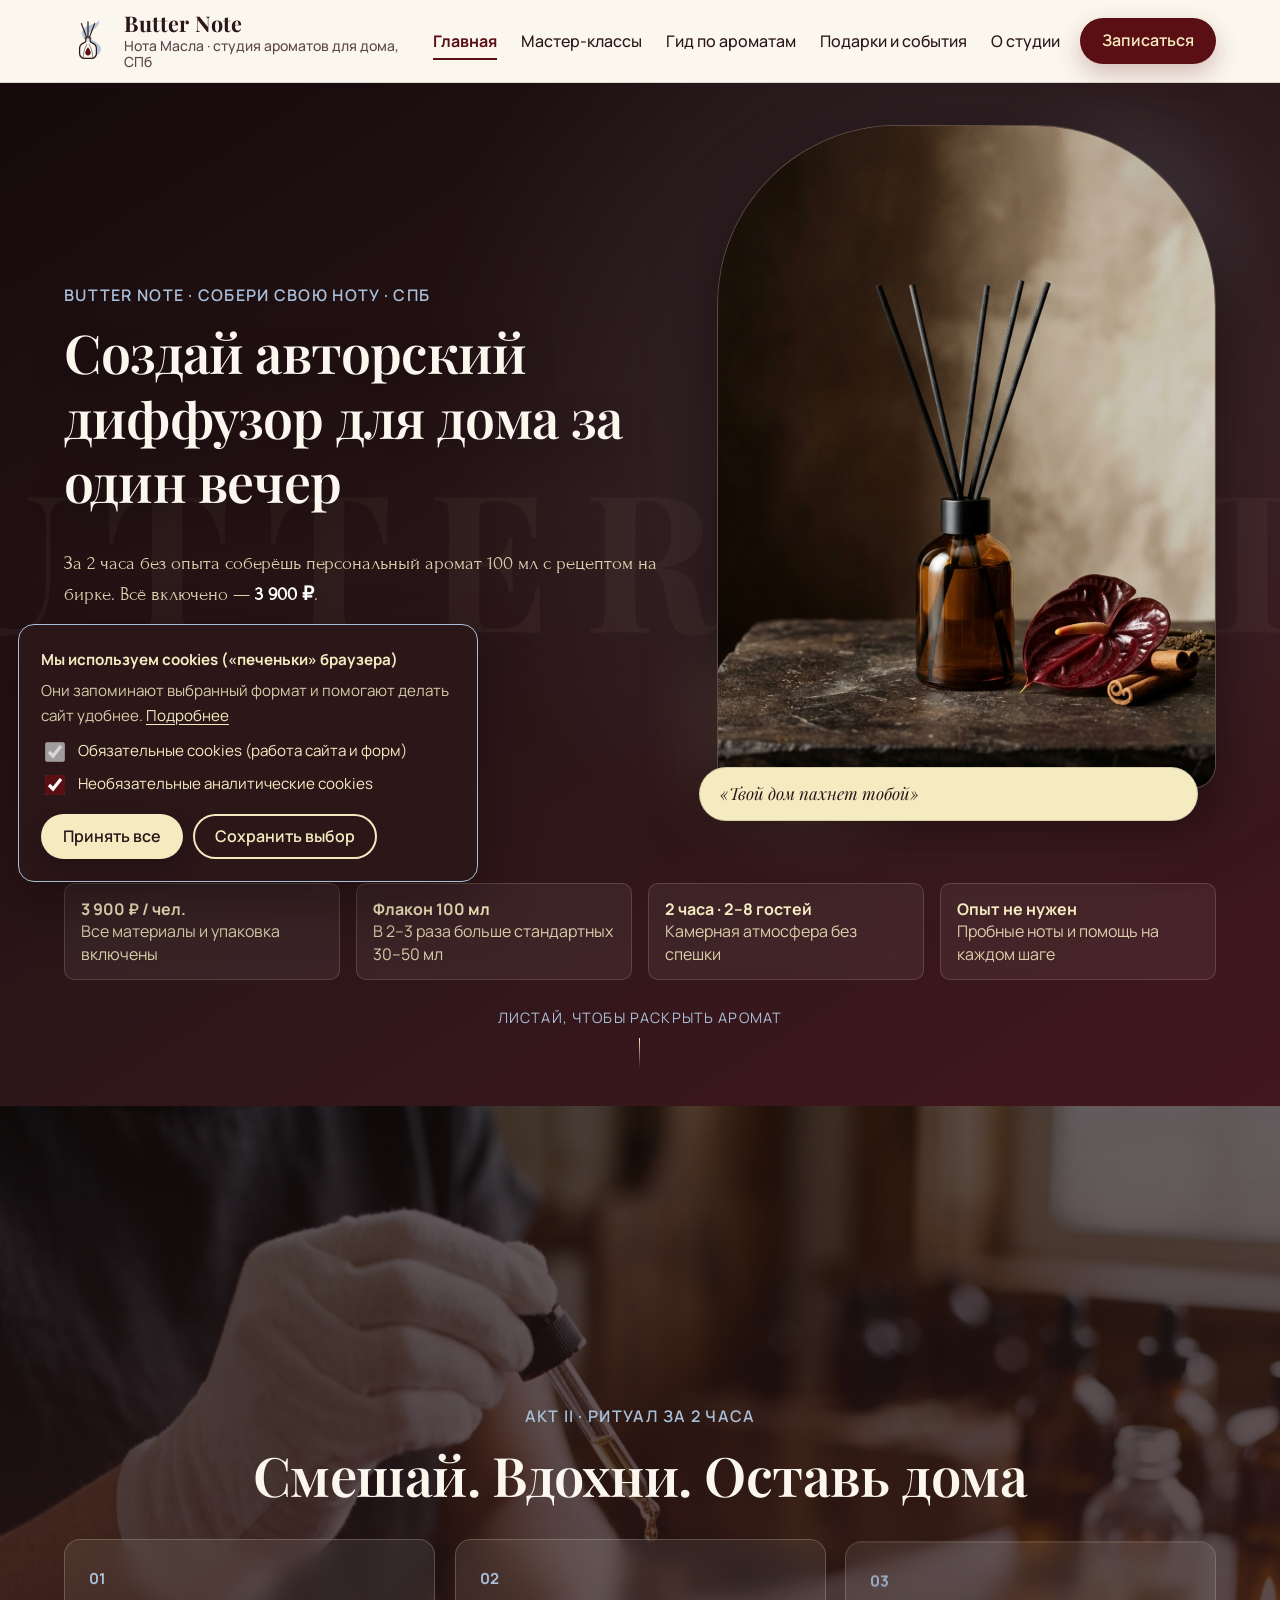
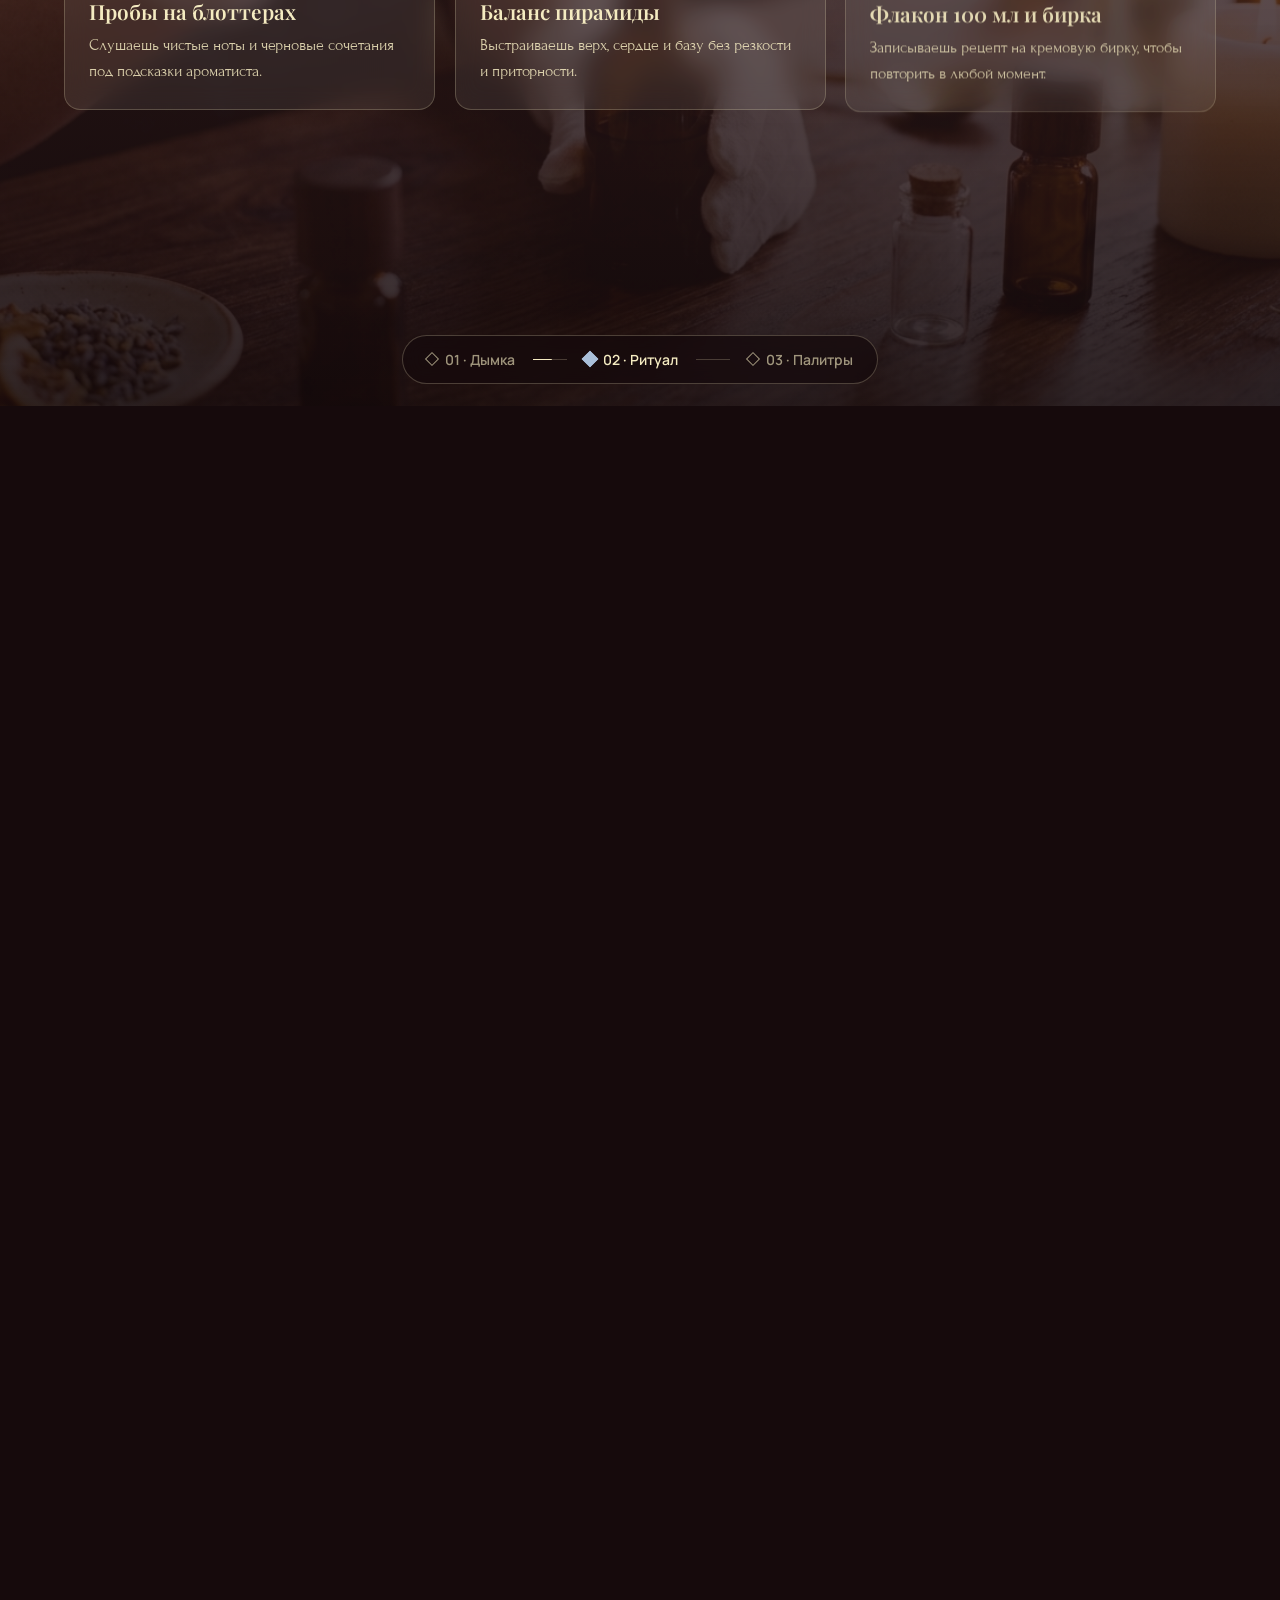
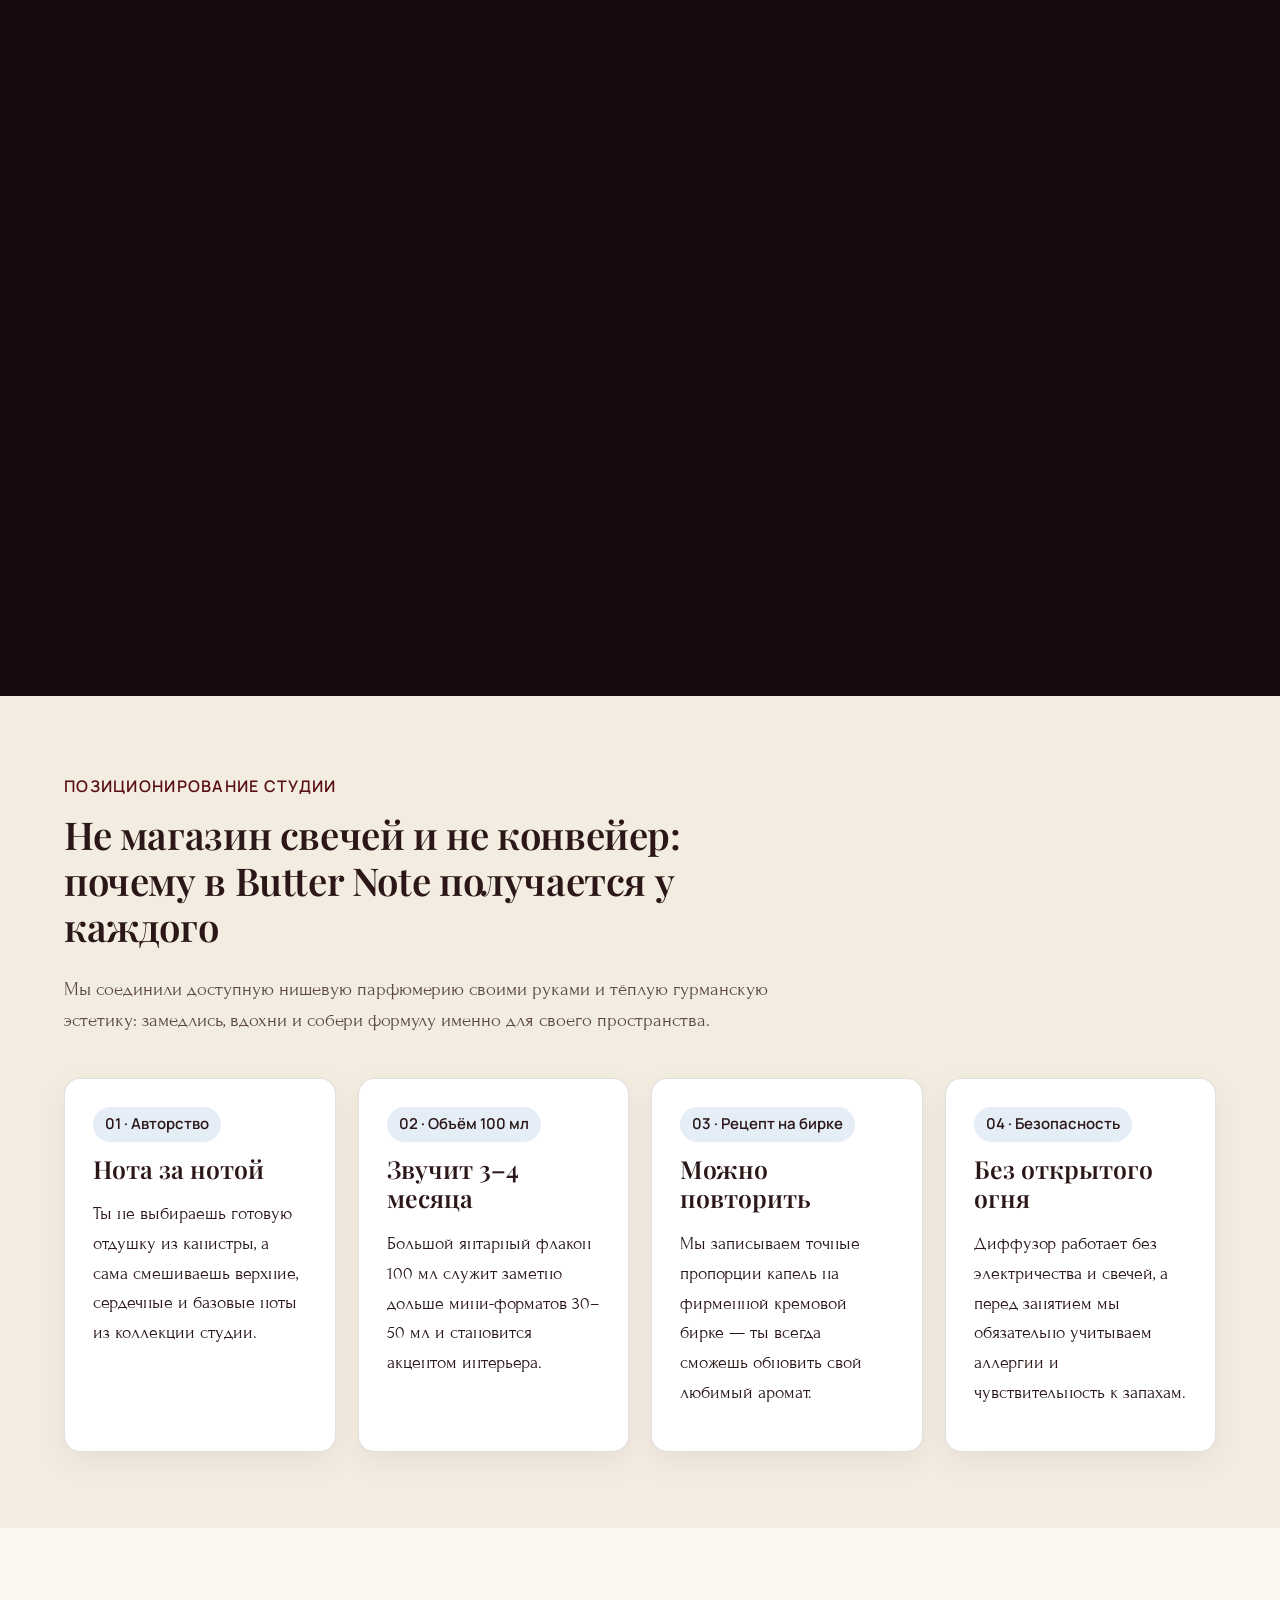
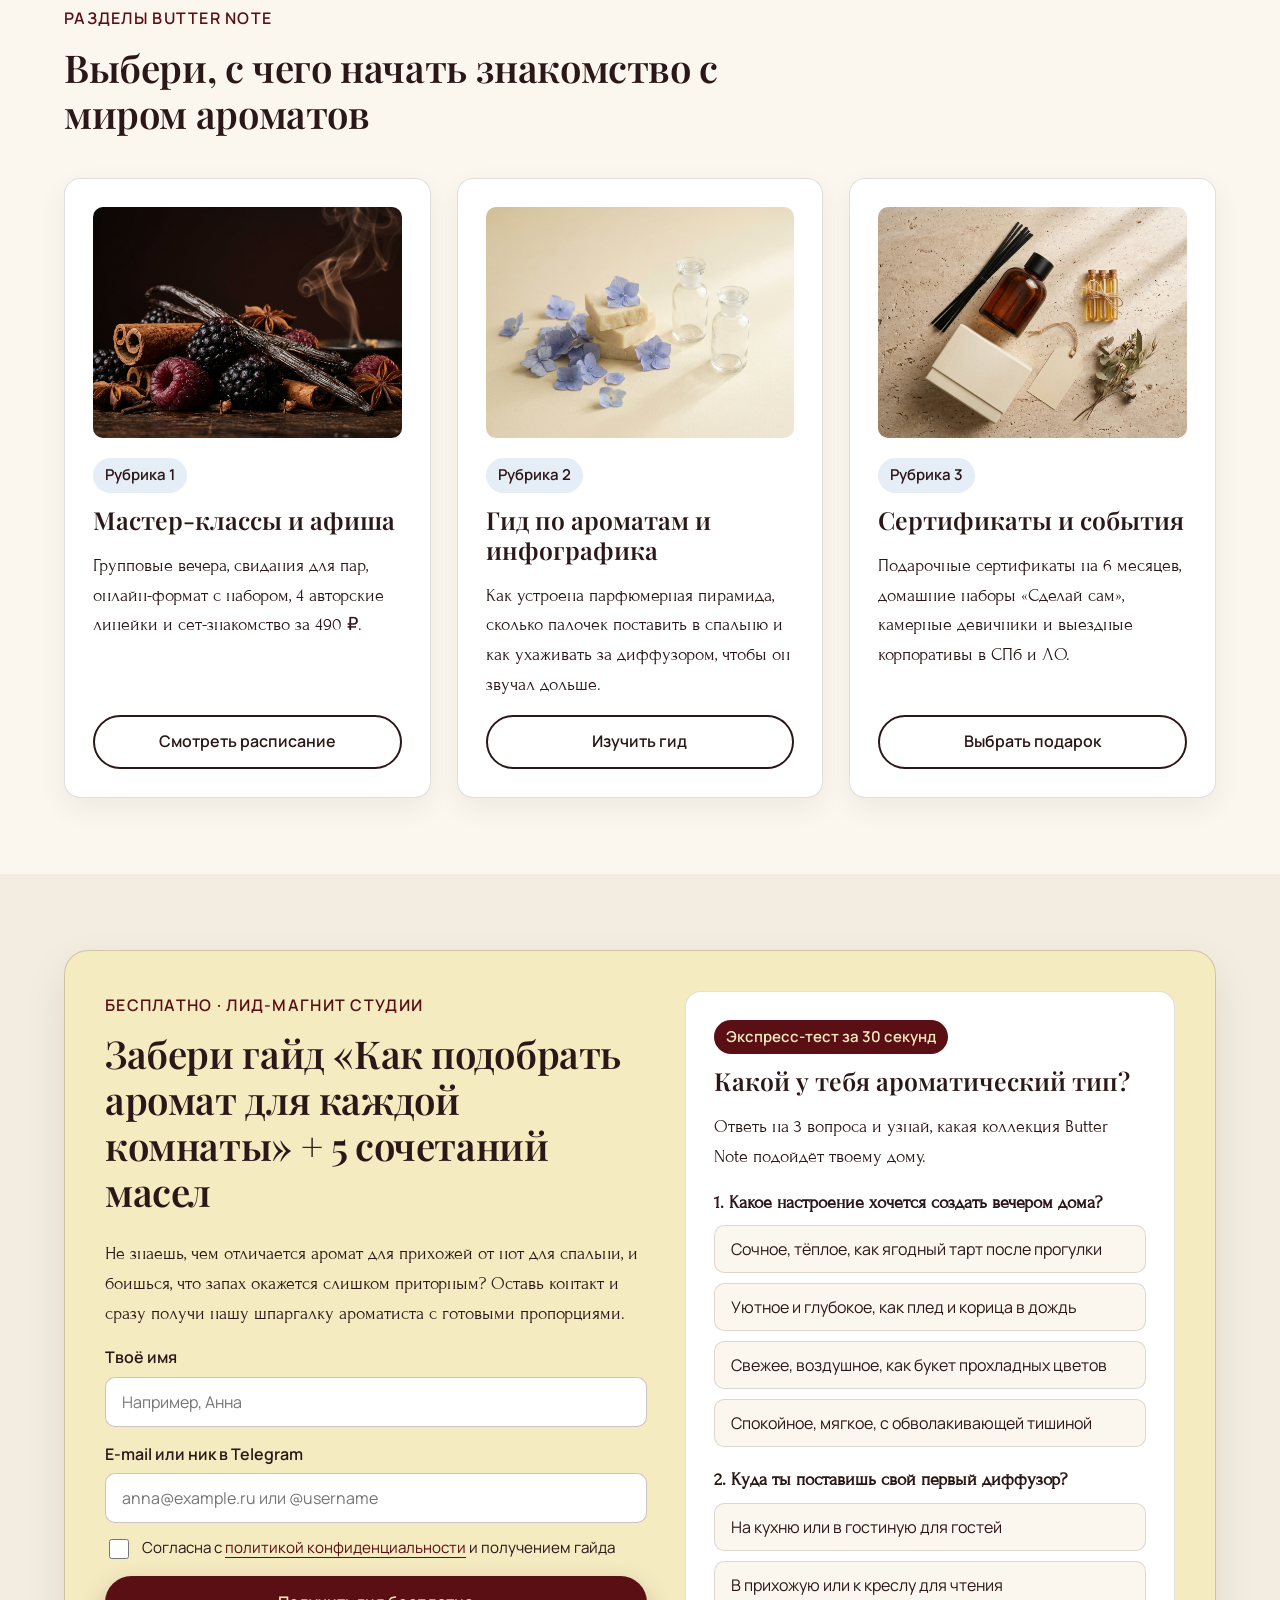
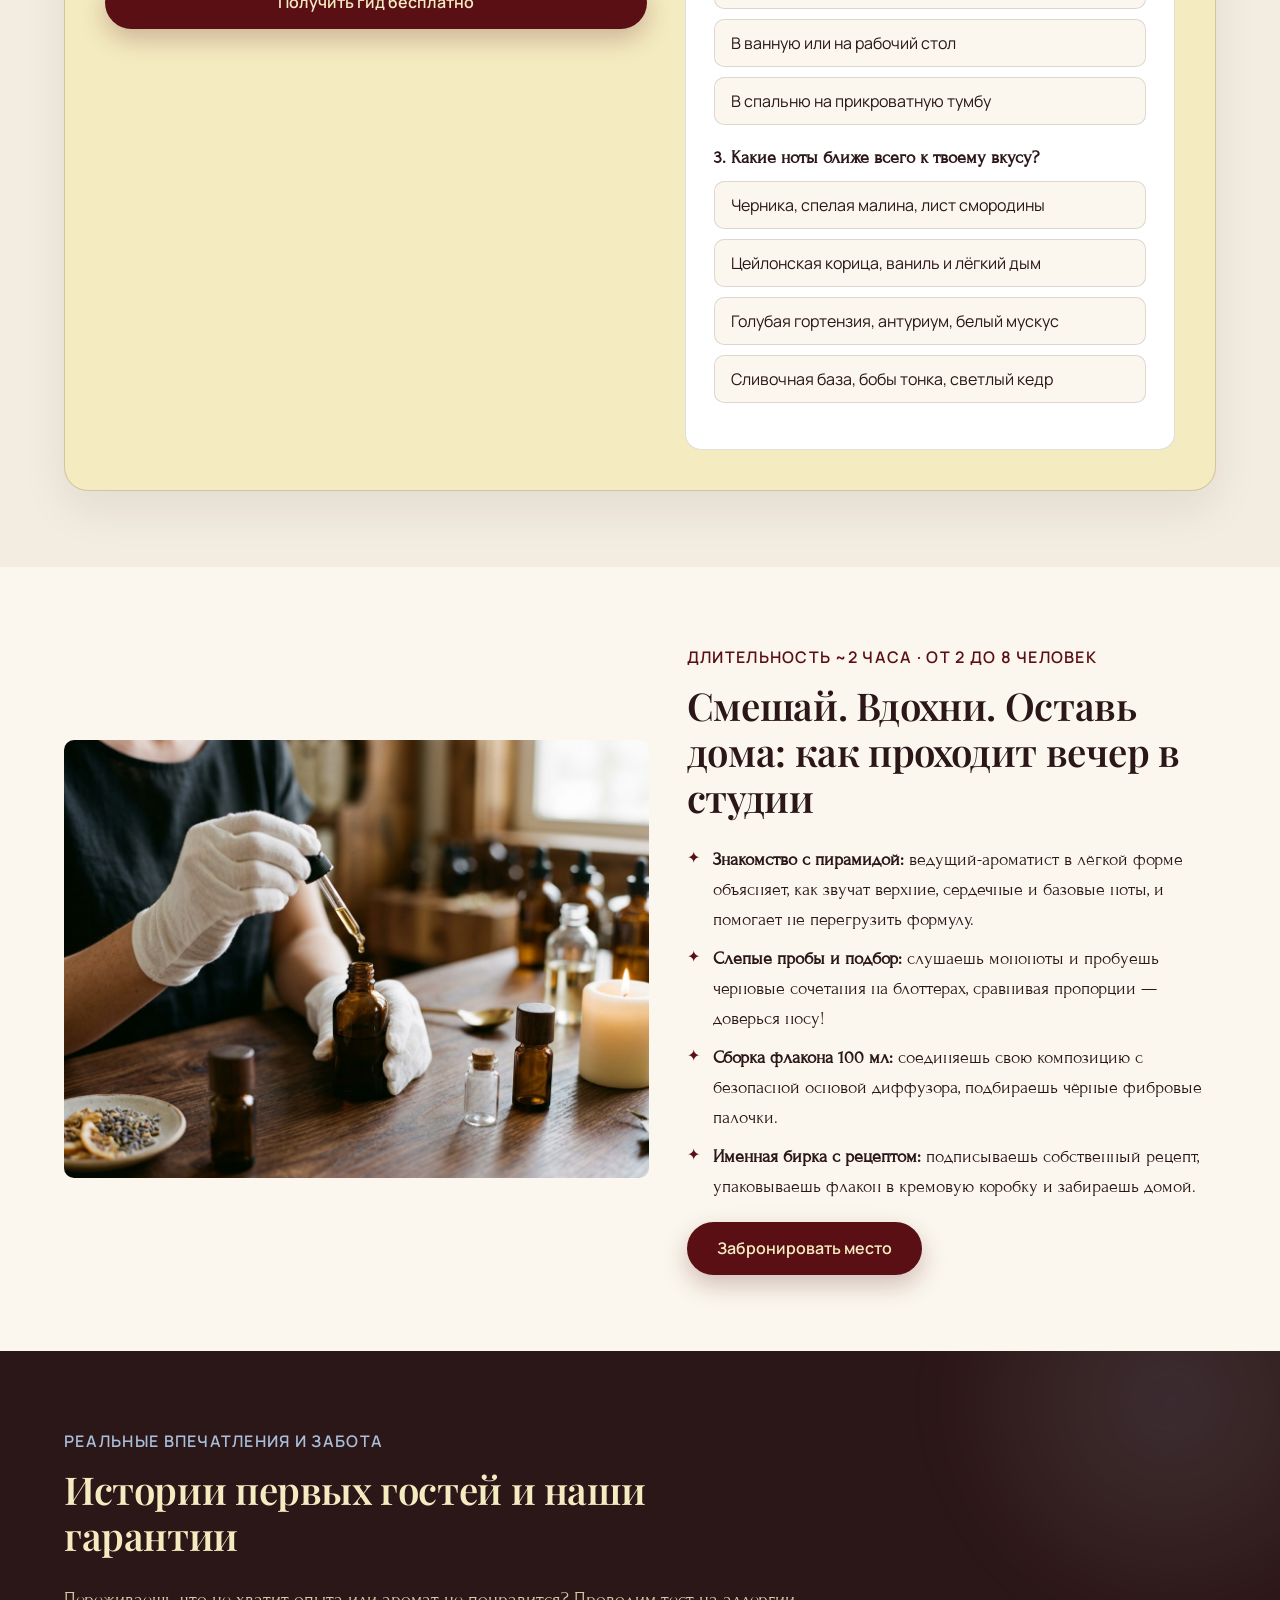
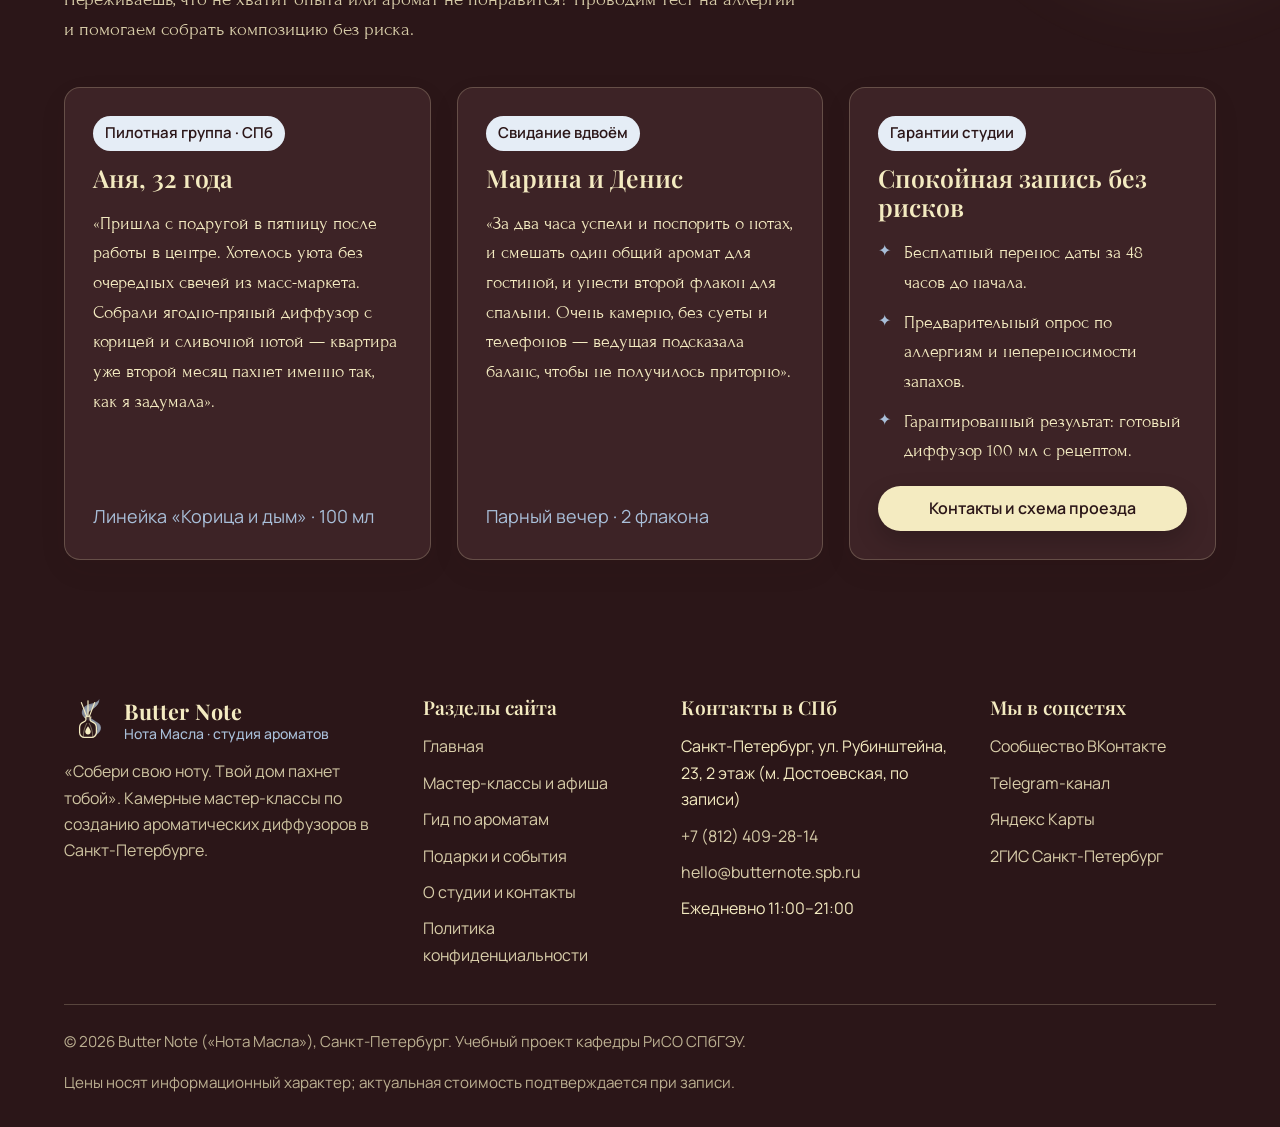
==== commit ed8d0c78: "Upgrade /motion/ preview with Montfort-inspired scrollytelling and mist canvas" ====
--- a/motion/index.html
+++ b/motion/index.html
@@ -11,7 +11,7 @@
   <link rel="preconnect" href="https://fonts.googleapis.com">
   <link rel="preconnect" href="https://fonts.gstatic.com" crossorigin>
   <link href="https://fonts.googleapis.com/css2?family=Forum&family=Manrope:wght@400;500;600;700&family=Playfair+Display:ital,wght@0,500;0,600;0,700;1,500&display=swap" rel="stylesheet">
-  <link rel="stylesheet" href="css/style.css?v=motion1">
+  <link rel="stylesheet" href="css/style.css?v=motion2">
 </head>
 <body>
 
@@ -58,22 +58,25 @@
   </header>
 
   <main>
-    <!-- ПЕРВЫЙ ЭКРАН (HERO SECTION): УТП + короткий подзаголовок + 2 кнопки рядом + визуал + плашки снизу -->
-    <section class="hero">
-      <div class="container">
+    <!-- ПЕРВЫЙ ЭКРАН (HERO IMMERSIVE): Canvas дымки + гигантская типографика + УТП + 2 кнопки рядом -->
+    <section class="hero hero--immersive" id="heroImmersive">
+      <canvas id="scentMistCanvas" class="scent-mist-canvas" aria-hidden="true"></canvas>
+      <div class="hero-marquee-word" aria-hidden="true">BUTTER NOTE</div>
+
+      <div class="container hero-stage-container">
         <div class="hero-grid">
           <div class="hero-copy">
-            <span class="eyebrow">Butter Note · Собери свою ноту · СПб</span>
+            <span class="eyebrow eyebrow--light">Butter Note · Собери свою ноту · СПб</span>
             <h1>Создай авторский диффузор для дома за один вечер</h1>
             <p class="lead-text hero-subtitle">
               За 2 часа без опыта соберёшь персональный аромат 100 мл с рецептом на бирке. Всё включено — <strong data-price="group_mk">3 900 ₽</strong>.
             </p>
 
             <div class="hero-cta-group">
-              <button type="button" class="btn btn--primary" data-open-booking data-booking-format="group_mk">
+              <button type="button" class="btn btn--cream" data-open-booking data-booking-format="group_mk">
                 Записаться на МК
               </button>
-              <a href="masterclasses.html#tripwire" class="btn btn--outline">
+              <a href="masterclasses.html#tripwire" class="btn btn--outline-light">
                 <span>Сет за <span data-price="tripwire">490 ₽</span></span>
               </a>
             </div>
@@ -87,7 +90,7 @@
           </div>
         </div>
 
-        <div class="hero-facts" aria-label="Ключевые условия мастер-класса">
+        <div class="hero-facts hero-facts--dark" aria-label="Ключевые условия мастер-класса">
           <div class="hero-fact">
             <strong><span data-price="group_mk">3 900 ₽</span> / чел.</strong>
             Все материалы и упаковка включены
@@ -104,6 +107,130 @@
             <strong>Опыт не нужен</strong>
             Пробные ноты и помощь на каждом шаге
           </div>
+        </div>
+
+        <a href="#storyTrack" class="hero-scroll-cue">
+          <span>Листай, чтобы раскрыть аромат</span>
+          <span class="hero-scroll-line" aria-hidden="true"></span>
+        </a>
+      </div>
+    </section>
+
+    <!-- 3-АКТНЫЙ ИММЕРСИВНЫЙ СТОРИТЕЛЛИНГ (В СТИЛЕ РЕФЕРЕНСА) -->
+    <section class="story-track" id="storyTrack" aria-label="Погружение в аромат Butter Note">
+      <div class="story-sticky">
+        <!-- АКТ 1: Лёгкая дымка и архитектурная типографика -->
+        <article class="story-act story-act--mist" data-act="0">
+          <div class="story-mist-bg" aria-hidden="true"></div>
+          <div class="story-tracked-word" id="storyWordOne" aria-hidden="true">Н О Т А &nbsp; М А С Л А</div>
+          <div class="container story-act-inner">
+            <span class="eyebrow">Акт I · Раскрытие</span>
+            <h2>Твой дом не должен пахнуть как у всех</h2>
+            <p class="story-lead">
+              35+ парфюмерных мононот — от спелой черники и цейлонской корицы до голубой гортензии и сливочной тишины. Ты собираешь формулу, которой нет больше ни у кого.
+            </p>
+          </div>
+        </article>
+
+        <!-- АКТ 2: Глубокий кинематографичный зум процесса -->
+        <article class="story-act story-act--depth" data-act="1">
+          <div class="story-depth-media" aria-hidden="true">
+            <img id="storyDepthImg" src="../images/process-sozdaniya-diffuzora-spb.jpg" alt="Процесс смешивания масел пипеткой на мастер-классе Butter Note" title="Смешивание нот на мастер-классе">
+          </div>
+          <div class="story-depth-scrim" aria-hidden="true"></div>
+          <div class="container story-act-inner story-act-inner--light">
+            <span class="eyebrow eyebrow--light">Акт II · Ритуал за 2 часа</span>
+            <h2>Смешай. Вдохни. Оставь дома</h2>
+            <div class="story-pillars">
+              <div class="story-pillar" data-pillar="0">
+                <span>01</span>
+                <h3>Пробы на блоттерах</h3>
+                <p>Слушаешь чистые ноты и черновые сочетания под подсказки ароматиста.</p>
+              </div>
+              <div class="story-pillar" data-pillar="1">
+                <span>02</span>
+                <h3>Баланс пирамиды</h3>
+                <p>Выстраиваешь верх, сердце и базу без резкости и приторности.</p>
+              </div>
+              <div class="story-pillar" data-pillar="2">
+                <span>03</span>
+                <h3>Флакон 100 мл и бирка</h3>
+                <p>Записываешь рецепт на кремовую бирку, чтобы повторить в любой момент.</p>
+              </div>
+            </div>
+          </div>
+        </article>
+
+        <!-- АКТ 3: Горизонтальная 3D-лента 4 коллекций при вертикальном скролле -->
+        <article class="story-act story-act--ribbon" data-act="2">
+          <div class="story-ribbon-bg" aria-hidden="true">
+            <img src="../images/interyer-studii-aromatov-spb.jpg" alt="Атмосферная студия ароматов Butter Note в Петербурге" title="Студия Butter Note">
+          </div>
+          <div class="story-depth-scrim story-depth-scrim--botanical" aria-hidden="true"></div>
+          <div class="container story-act-inner story-act-inner--light" style="width:100%;">
+            <div class="story-ribbon-head">
+              <span class="eyebrow eyebrow--light">Акт III · Четыре палитры</span>
+              <h2>Выбери настроение, которое останется в доме</h2>
+            </div>
+
+            <div class="story-ribbon-viewport">
+              <div class="story-ribbon-track" id="storyRibbonTrack">
+                <div class="ribbon-card">
+                  <img src="../images/yagodno-pryanaya-kollektsiya-aromatov.jpg" alt="Ягодный вечер — черника и малина" title="Ягодный вечер">
+                  <div class="ribbon-card-body">
+                    <span class="ribbon-num">01</span>
+                    <h3>Ягодный вечер</h3>
+                    <p>Черника, спелая малина, ежевика и свежий лист смородины.</p>
+                  </div>
+                </div>
+
+                <div class="ribbon-card">
+                  <img src="../images/diffuzor-butter-note-hero.jpg" alt="Корица и дым — пряные и ванильные ноты" title="Корица и дым">
+                  <div class="ribbon-card-body">
+                    <span class="ribbon-num">02</span>
+                    <h3>Корица и дым</h3>
+                    <p>Цейлонская корица, стручки ванили, тёплый дым и сандал.</p>
+                  </div>
+                </div>
+
+                <div class="ribbon-card">
+                  <img src="../images/gortenziya-slivochnye-noty-aromat.jpg" alt="Голубая гортензия — прохладные цветы и сливочные акценты" title="Голубая гортензия">
+                  <div class="ribbon-card-body">
+                    <span class="ribbon-num">03</span>
+                    <h3>Голубая гортензия</h3>
+                    <p>Прохладная гортензия, глянцевый антуриум и белый мускус.</p>
+                  </div>
+                </div>
+
+                <div class="ribbon-card">
+                  <img src="../images/podarochnyy-nabor-diffuzor-butter-note.jpg" alt="Сливочная тишина — мягкая гурманская композиция" title="Сливочная тишина">
+                  <div class="ribbon-card-body">
+                    <span class="ribbon-num">04</span>
+                    <h3>Сливочная тишина</h3>
+                    <p>Тёплая сливочная база, бобы тонка, миндаль и светлый кедр.</p>
+                  </div>
+                </div>
+              </div>
+            </div>
+          </div>
+        </article>
+
+        <!-- Алмазный компас прокрутки (в стиле видео-референса) -->
+        <div class="story-compass" aria-label="Навигация по актам">
+          <button type="button" class="compass-step is-active" data-goto-act="0">
+            <span class="compass-diamond" aria-hidden="true"></span>
+            <span>01 · Дымка</span>
+          </button>
+          <span class="compass-line" aria-hidden="true"><span id="storyCompassBar"></span></span>
+          <button type="button" class="compass-step" data-goto-act="1">
+            <span class="compass-diamond" aria-hidden="true"></span>
+            <span>02 · Ритуал</span>
+          </button>
+          <span class="compass-line" aria-hidden="true"></span>
+          <button type="button" class="compass-step" data-goto-act="2">
+            <span class="compass-diamond" aria-hidden="true"></span>
+            <span>03 · Палитры</span>
+          </button>
         </div>
       </div>
     </section>
@@ -478,6 +605,6 @@
   </aside>
 
   <script src="../js/prices-config.js"></script>
-  <script src="js/main.js?v=motion1"></script>
+  <script src="js/main.js?v=motion2"></script>
 </body>
 </html>
--- a/motion/css/style.css
+++ b/motion/css/style.css
@@ -58,7 +58,7 @@
   font-size: 18px;
   line-height: 1.65;
   -webkit-font-smoothing: antialiased;
-  overflow-x: hidden;
+  overflow-x: clip;
 }
 
 img {
@@ -1827,3 +1827,507 @@
     transition: none !important;
   }
 }
+
+
+/* ==========================================================================
+   IMMERSIVE SCROLLYTELLING & CANVAS MIST LAYER (V2 — В стиле референса)
+   ========================================================================== */
+
+/* Адаптивная шапка при прокрутке */
+.site-header {
+  transition: background-color 0.35s ease, box-shadow 0.35s ease;
+}
+
+.site-header.is-scrolled {
+  background-color: rgba(251, 247, 238, 0.88);
+  box-shadow: 0 10px 30px rgba(29, 14, 16, 0.08);
+}
+
+/* Тёмный кинематографичный первый экран */
+.hero--immersive {
+  background: radial-gradient(circle at 75% 30%, rgba(169, 191, 217, 0.14) 0%, transparent 45%),
+              linear-gradient(148deg, #160A0C 0%, #2B1618 52%, #42171D 100%);
+  color: var(--cream);
+  padding: 42px 0 38px;
+  position: relative;
+  overflow: clip;
+}
+
+.scent-mist-canvas {
+  position: absolute;
+  inset: 0;
+  width: 100%;
+  height: 100%;
+  pointer-events: none;
+  z-index: 0;
+}
+
+.hero-marquee-word {
+  position: absolute;
+  top: 46%;
+  left: 50%;
+  transform: translate3d(calc(-50% + var(--hero-shift, 0px)), -50%, 0);
+  font-family: var(--font-display);
+  font-size: clamp(4.5rem, 15vw, 14rem);
+  font-weight: 700;
+  letter-spacing: 0.18em;
+  white-space: nowrap;
+  color: rgba(244, 235, 193, 0.045);
+  pointer-events: none;
+  user-select: none;
+  z-index: 0;
+  will-change: transform;
+}
+
+.hero-stage-container {
+  position: relative;
+  z-index: 2;
+}
+
+.hero--immersive h1 {
+  color: #FBF7EE;
+  text-shadow: 0 12px 34px rgba(0, 0, 0, 0.35);
+}
+
+.hero--immersive .hero-subtitle {
+  color: rgba(244, 235, 193, 0.88);
+}
+
+.hero--immersive .hero-subtitle strong {
+  color: #fff;
+}
+
+.hero--immersive .arch-frame {
+  border-color: rgba(244, 235, 193, 0.25);
+  box-shadow: 0 28px 64px rgba(10, 3, 4, 0.55);
+}
+
+.hero-facts--dark .hero-fact {
+  background: rgba(255, 255, 255, 0.06);
+  backdrop-filter: blur(8px);
+  border-color: rgba(244, 235, 193, 0.16);
+  color: rgba(244, 235, 193, 0.86);
+}
+
+.hero-facts--dark .hero-fact strong {
+  color: var(--cream);
+}
+
+.hero-scroll-cue {
+  margin: 26px auto 0;
+  display: flex;
+  flex-direction: column;
+  align-items: center;
+  gap: 8px;
+  font-family: var(--font-ui);
+  font-size: 0.9rem;
+  letter-spacing: 0.08em;
+  text-transform: uppercase;
+  color: var(--dusty-blue);
+  text-decoration: none;
+  width: fit-content;
+}
+
+.hero-scroll-cue:hover {
+  color: var(--cream);
+}
+
+.hero-scroll-line {
+  width: 1px;
+  height: 30px;
+  background: linear-gradient(180deg, var(--cream) 0%, transparent 100%);
+  animation: scrollHairline 2s ease-in-out infinite;
+}
+
+/* ==========================================================================
+   3-АКТНЫЙ STICKY-СТОРИТЕЛЛИНГ (MONTFORT-INSPIRED)
+   ========================================================================== */
+.story-track {
+  position: relative;
+  min-height: 310vh;
+  background-color: #160A0C;
+}
+
+.story-sticky {
+  position: sticky;
+  top: 0;
+  height: 100vh;
+  min-height: 620px;
+  overflow: hidden;
+  display: flex;
+  align-items: center;
+  justify-content: center;
+}
+
+.story-act {
+  position: absolute;
+  inset: 0;
+  display: flex;
+  align-items: center;
+  justify-content: center;
+  opacity: 0;
+  pointer-events: none;
+  will-change: opacity, transform;
+}
+
+.story-act.is-active {
+  pointer-events: auto;
+}
+
+/* Акт 1: Светлая утренняя дымка + гигантские разряженные буквы */
+.story-act--mist {
+  background: radial-gradient(circle at 25% 30%, #FFFFFF 0%, #EFE6D5 48%, #D9CEC2 100%);
+  color: var(--espresso);
+}
+
+.story-mist-bg {
+  position: absolute;
+  inset: -15%;
+  background:
+    radial-gradient(circle at 68% 42%, rgba(169, 191, 217, 0.55) 0%, transparent 45%),
+    radial-gradient(circle at 28% 72%, rgba(244, 235, 193, 0.78) 0%, transparent 50%),
+    radial-gradient(circle at 50% 20%, rgba(255, 255, 255, 0.9) 0%, transparent 48%);
+  filter: blur(34px);
+  pointer-events: none;
+  will-change: transform;
+}
+
+.story-tracked-word {
+  position: absolute;
+  top: 50%;
+  left: 50%;
+  transform: translate3d(-50%, -50%, 0);
+  font-family: var(--font-display);
+  font-size: clamp(2.6rem, 8.5vw, 7.5rem);
+  font-weight: 600;
+  letter-spacing: 0.35em;
+  white-space: nowrap;
+  color: rgba(43, 22, 24, 0.085);
+  pointer-events: none;
+  user-select: none;
+  will-change: transform;
+}
+
+.story-act-inner {
+  position: relative;
+  z-index: 2;
+  max-width: 820px;
+  text-align: center;
+}
+
+.story-act-inner h2 {
+  font-size: clamp(2rem, 4.4vw, 3.4rem);
+  margin-bottom: 18px;
+}
+
+.story-lead {
+  font-size: clamp(1.12rem, 1.8vw, 1.4rem);
+  color: var(--ink-muted);
+  max-width: 680px;
+  margin: 0 auto;
+}
+
+.story-act-inner--light {
+  color: var(--cream);
+  max-width: var(--container);
+}
+
+.story-act-inner--light h2 {
+  color: #FBF7EE;
+}
+
+/* Акт 2: Полноэкранный зум мастерской + 3 опоры */
+.story-act--depth {
+  background-color: #160A0C;
+}
+
+.story-depth-media,
+.story-ribbon-bg {
+  position: absolute;
+  inset: 0;
+  overflow: hidden;
+  pointer-events: none;
+}
+
+.story-depth-media img,
+.story-ribbon-bg img {
+  width: 100%;
+  height: 100%;
+  object-fit: cover;
+  will-change: transform;
+}
+
+.story-depth-scrim {
+  position: absolute;
+  inset: 0;
+  background: linear-gradient(180deg, rgba(22, 10, 12, 0.66) 0%, rgba(43, 22, 24, 0.78) 55%, rgba(22, 10, 12, 0.88) 100%);
+  pointer-events: none;
+}
+
+.story-depth-scrim--botanical {
+  background: linear-gradient(160deg, rgba(24, 15, 17, 0.8) 0%, rgba(43, 22, 24, 0.86) 60%, rgba(33, 44, 58, 0.84) 100%);
+}
+
+.story-pillars {
+  display: grid;
+  grid-template-columns: repeat(3, minmax(0, 1fr));
+  gap: 20px;
+  margin-top: 32px;
+  text-align: left;
+}
+
+.story-pillar {
+  background: rgba(251, 247, 238, 0.08);
+  backdrop-filter: blur(12px);
+  border: 1px solid rgba(244, 235, 193, 0.22);
+  border-radius: var(--radius-md);
+  padding: 24px;
+  will-change: transform, opacity;
+}
+
+.story-pillar span {
+  font-family: var(--font-ui);
+  font-size: 0.95rem;
+  font-weight: 700;
+  color: var(--dusty-blue);
+  display: inline-block;
+  margin-bottom: 8px;
+}
+
+.story-pillar h3 {
+  color: var(--cream);
+  font-size: 1.3rem;
+  margin-bottom: 8px;
+}
+
+.story-pillar p {
+  margin: 0;
+  color: rgba(244, 235, 193, 0.86);
+  font-size: 1rem;
+}
+
+/* Акт 3: Горизонтальная лента 4 палитр (управляется вертикальным скроллом) */
+.story-ribbon-head {
+  text-align: center;
+  margin-bottom: 28px;
+}
+
+.story-ribbon-viewport {
+  width: 100%;
+  overflow: hidden;
+  padding: 10px 0 18px;
+}
+
+.story-ribbon-track {
+  display: flex;
+  gap: 24px;
+  width: max-content;
+  will-change: transform;
+}
+
+.ribbon-card {
+  width: clamp(250px, 26vw, 330px);
+  background: rgba(29, 14, 16, 0.72);
+  backdrop-filter: blur(10px);
+  border: 1px solid rgba(244, 235, 193, 0.24);
+  border-radius: var(--radius-md);
+  overflow: hidden;
+  text-align: left;
+  box-shadow: 0 22px 46px rgba(0, 0, 0, 0.35);
+  flex-shrink: 0;
+}
+
+.ribbon-card img {
+  width: 100%;
+  aspect-ratio: 4 / 3;
+  object-fit: cover;
+}
+
+.ribbon-card-body {
+  padding: 18px 20px;
+}
+
+.ribbon-num {
+  font-family: var(--font-ui);
+  font-size: 0.875rem;
+  font-weight: 700;
+  color: var(--dusty-blue);
+}
+
+.ribbon-card-body h3 {
+  color: var(--cream);
+  font-size: 1.25rem;
+  margin: 4px 0 6px;
+}
+
+.ribbon-card-body p {
+  margin: 0;
+  color: rgba(244, 235, 193, 0.82);
+  font-size: 0.96rem;
+  line-height: 1.45;
+}
+
+/* Алмазный компас внизу сцены (как в видео) */
+.story-compass {
+  position: absolute;
+  bottom: 22px;
+  left: 50%;
+  transform: translateX(-50%);
+  z-index: 5;
+  display: flex;
+  align-items: center;
+  gap: 12px;
+  padding: 10px 18px;
+  border-radius: var(--radius-pill);
+  background: rgba(22, 10, 12, 0.76);
+  backdrop-filter: blur(10px);
+  border: 1px solid rgba(244, 235, 193, 0.24);
+}
+
+.compass-step {
+  display: inline-flex;
+  align-items: center;
+  gap: 8px;
+  background: transparent;
+  border: none;
+  color: rgba(244, 235, 193, 0.62);
+  font-family: var(--font-ui);
+  font-size: 0.875rem;
+  font-weight: 600;
+  cursor: pointer;
+  padding: 4px 6px;
+  white-space: nowrap;
+  transition: color 0.25s ease;
+}
+
+.compass-step.is-active,
+.compass-step:hover {
+  color: var(--cream);
+}
+
+.compass-diamond {
+  width: 10px;
+  height: 10px;
+  border: 1.5px solid currentColor;
+  transform: rotate(45deg);
+  transition: background-color 0.25s ease, transform 0.25s ease;
+}
+
+.compass-step.is-active .compass-diamond {
+  background-color: var(--dusty-blue);
+  border-color: var(--dusty-blue);
+  transform: rotate(45deg) scale(1.18);
+}
+
+.compass-line {
+  width: 34px;
+  height: 1.5px;
+  background: rgba(244, 235, 193, 0.22);
+  position: relative;
+  overflow: hidden;
+}
+
+.compass-line > span {
+  position: absolute;
+  inset: 0;
+  background: var(--cream);
+  transform-origin: left;
+  transform: scaleX(0);
+}
+
+/* Мягкая подсветка курсора (только десктоп) */
+.cursor-aura {
+  position: fixed;
+  width: 340px;
+  height: 340px;
+  border-radius: 50%;
+  background: radial-gradient(circle, rgba(169, 191, 217, 0.14) 0%, rgba(244, 235, 193, 0.05) 42%, transparent 72%);
+  pointer-events: none;
+  z-index: 9999;
+  transform: translate3d(-50%, -50%, 0);
+  mix-blend-mode: screen;
+  opacity: 0;
+  transition: opacity 0.35s ease;
+}
+
+@keyframes scrollHairline {
+  0% { transform: scaleY(0.2); transform-origin: top; opacity: 0.3; }
+  50% { transform: scaleY(1); transform-origin: top; opacity: 1; }
+  100% { transform: scaleY(0.2); transform-origin: bottom; opacity: 0.3; }
+}
+
+/* Мобильная адаптация 3-актного сторителлинга */
+@media (max-width: 900px) {
+  .story-track {
+    min-height: 250vh;
+  }
+
+  .story-sticky {
+    min-height: 540px;
+    padding-bottom: 54px;
+  }
+
+  .story-pillars {
+    grid-template-columns: 1fr;
+    gap: 10px;
+    margin-top: 18px;
+  }
+
+  .story-pillar {
+    padding: 14px 16px;
+  }
+
+  .story-pillar p {
+    font-size: 0.92rem;
+  }
+
+  .ribbon-card {
+    width: 245px;
+  }
+
+  .story-compass {
+    bottom: 14px;
+    gap: 6px;
+    padding: 8px 12px;
+  }
+
+  .compass-line {
+    display: none;
+  }
+
+  .compass-step {
+    font-size: 0.8rem;
+  }
+
+  .hero-scroll-cue {
+    display: none;
+  }
+}
+
+@media (prefers-reduced-motion: reduce) {
+  .story-track {
+    min-height: auto;
+  }
+  .story-sticky {
+    position: static;
+    height: auto;
+    display: block;
+  }
+  .story-act {
+    position: relative;
+    opacity: 1 !important;
+    padding: 56px 0;
+    pointer-events: auto;
+  }
+  .story-ribbon-track {
+    flex-wrap: wrap;
+    justify-content: center;
+    width: auto;
+    transform: none !important;
+  }
+  .story-compass,
+  .cursor-aura,
+  .hero-scroll-line {
+    display: none !important;
+  }
+}
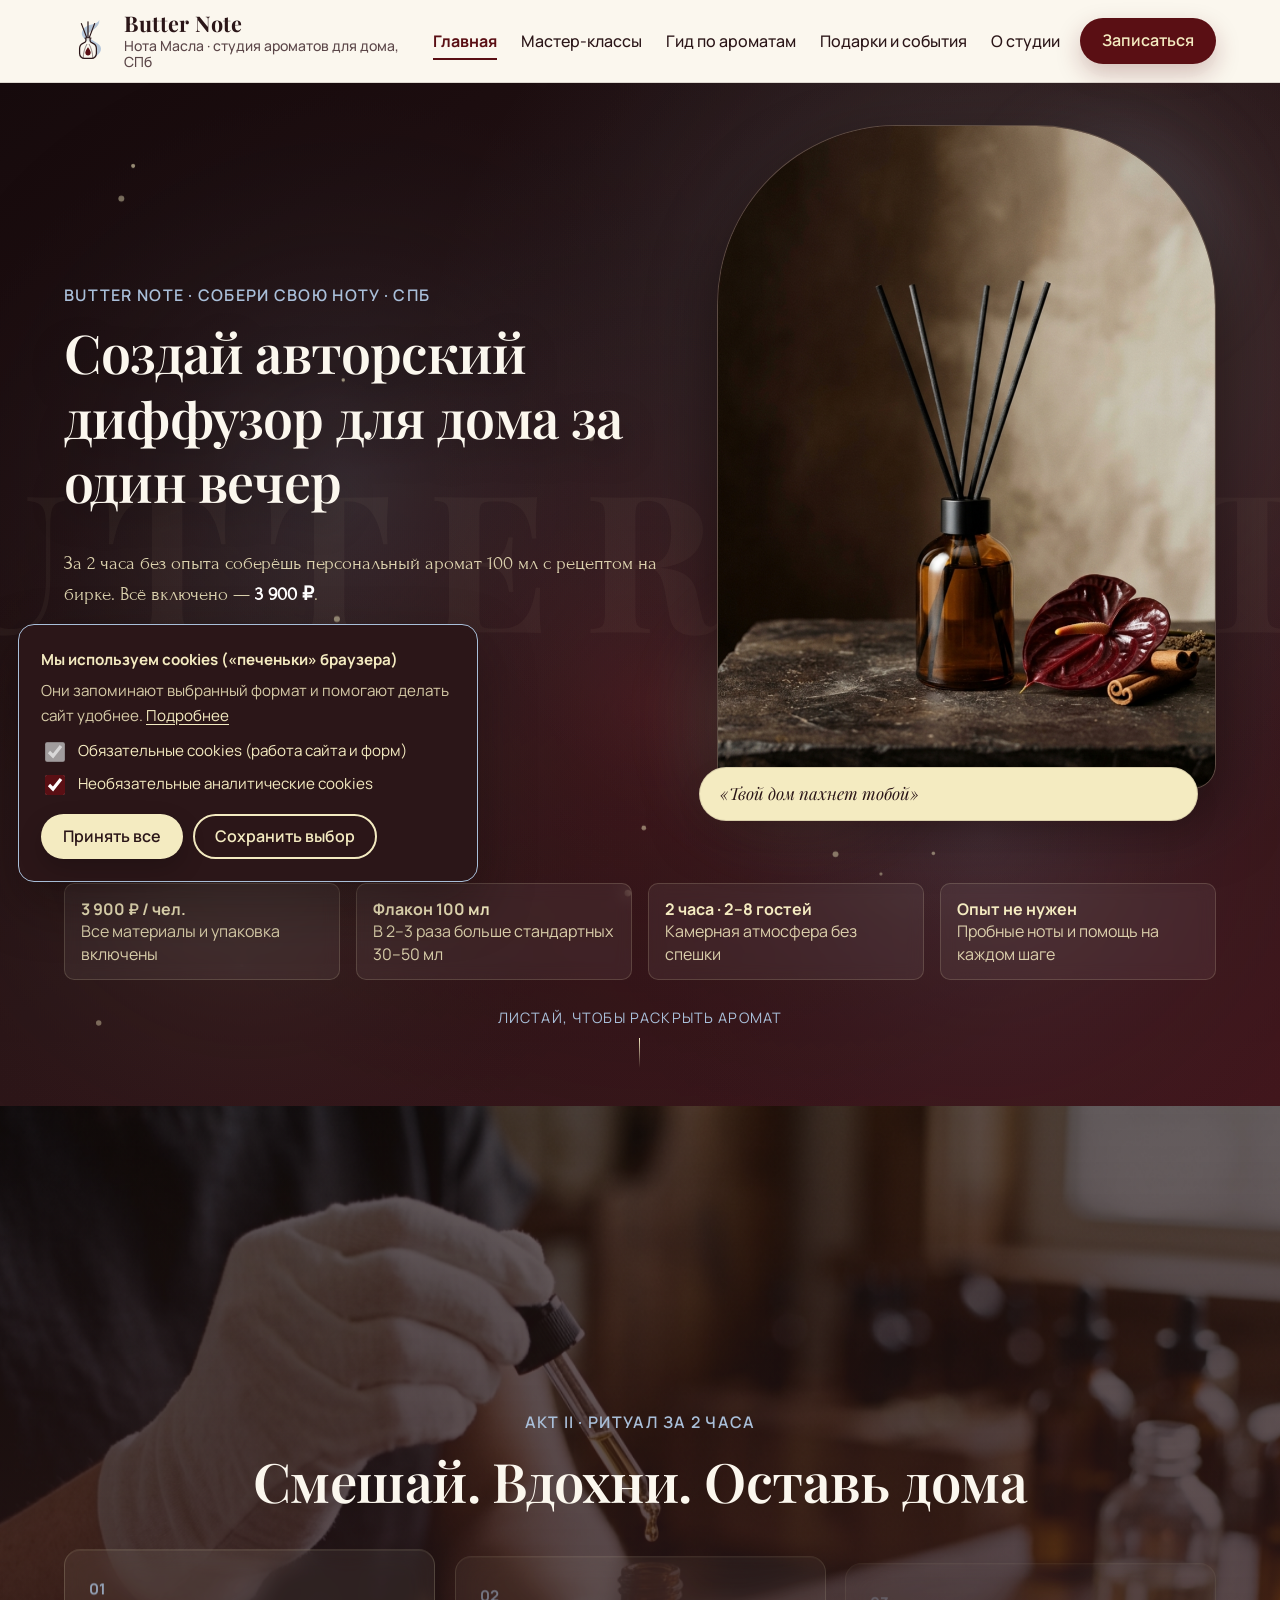
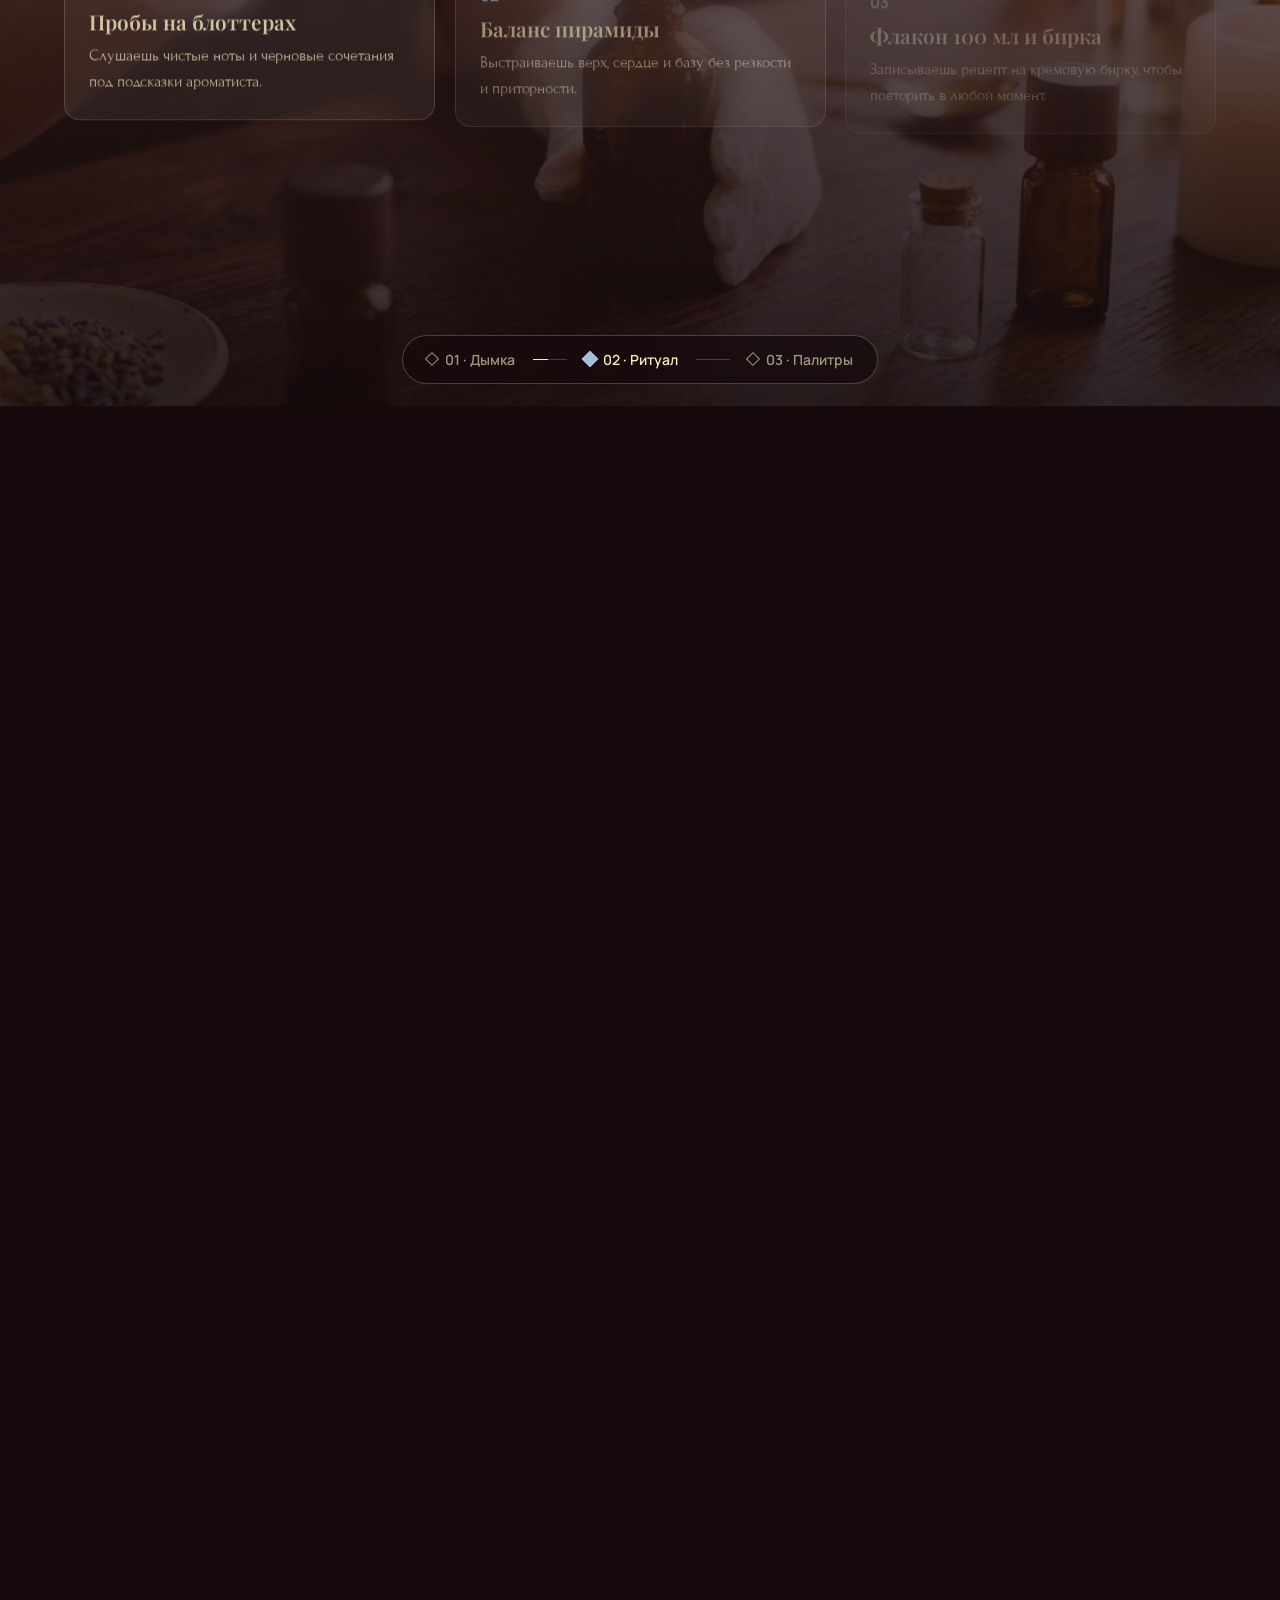
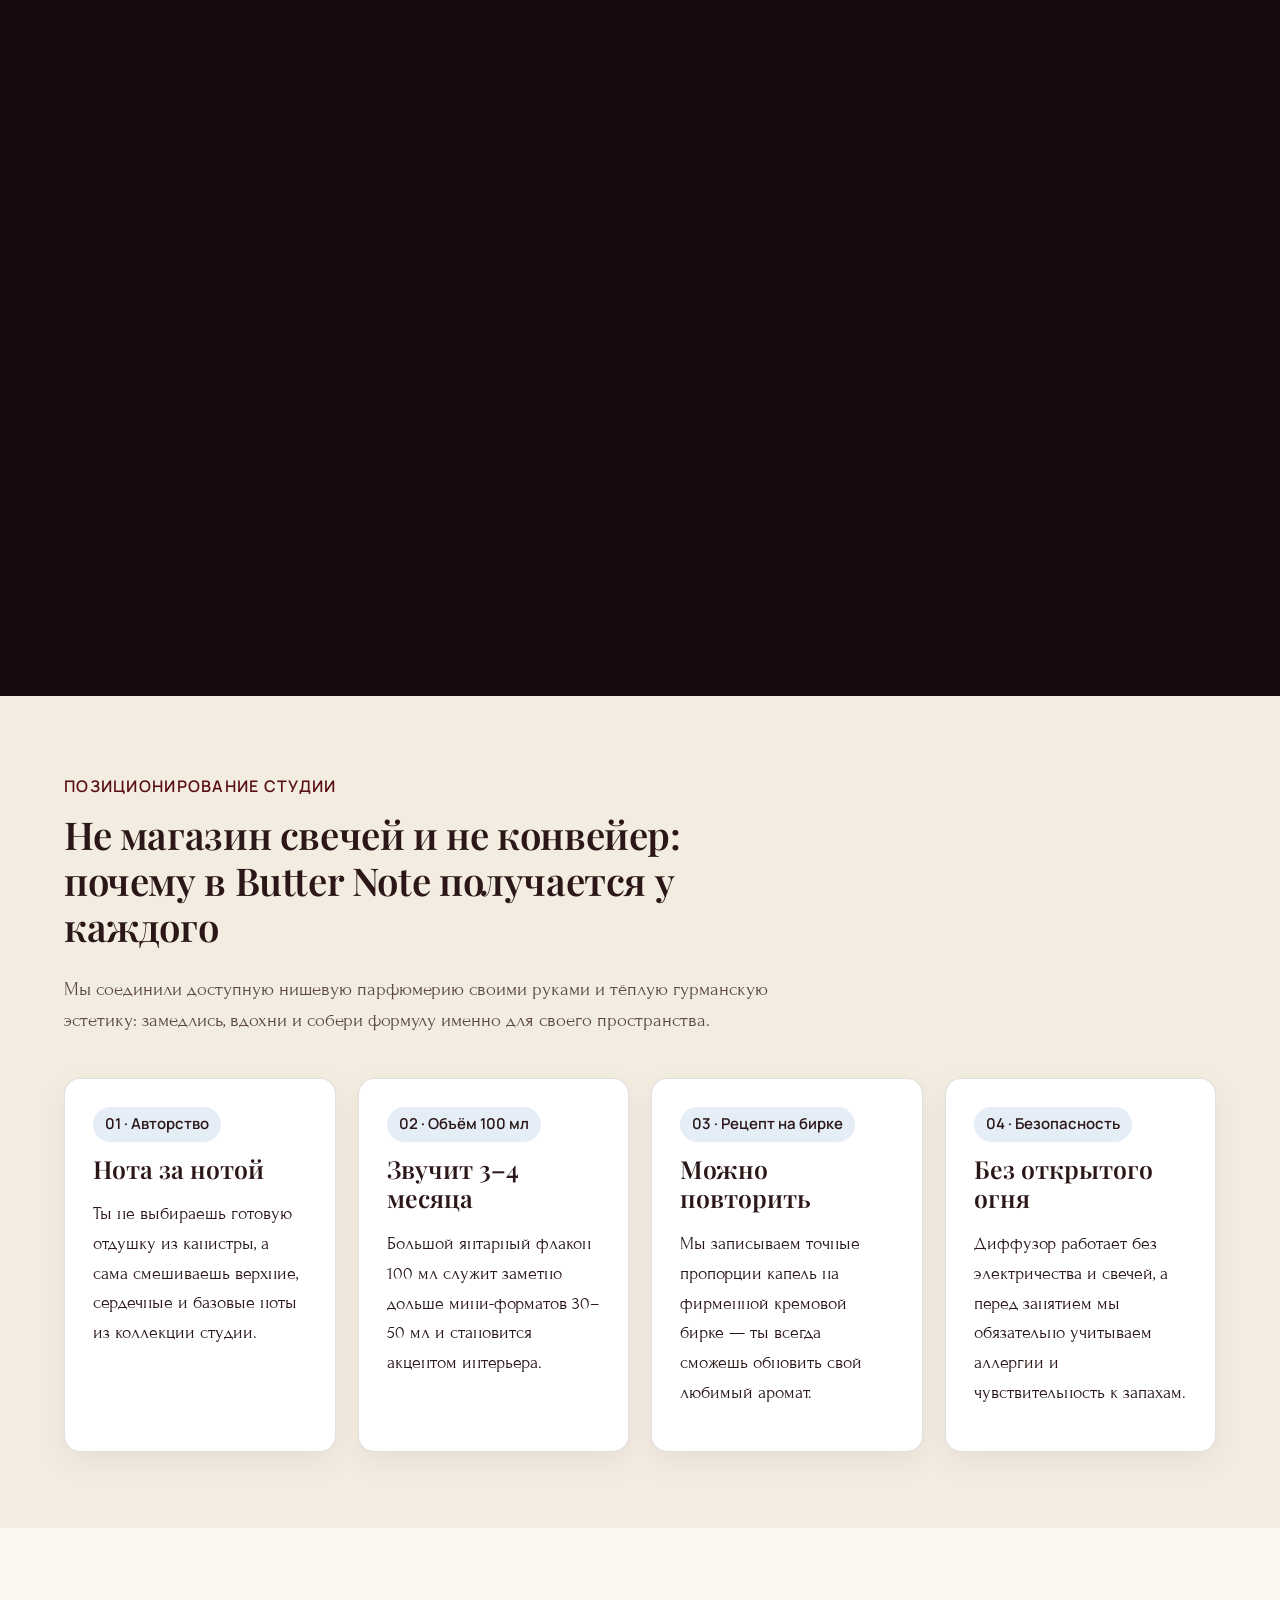
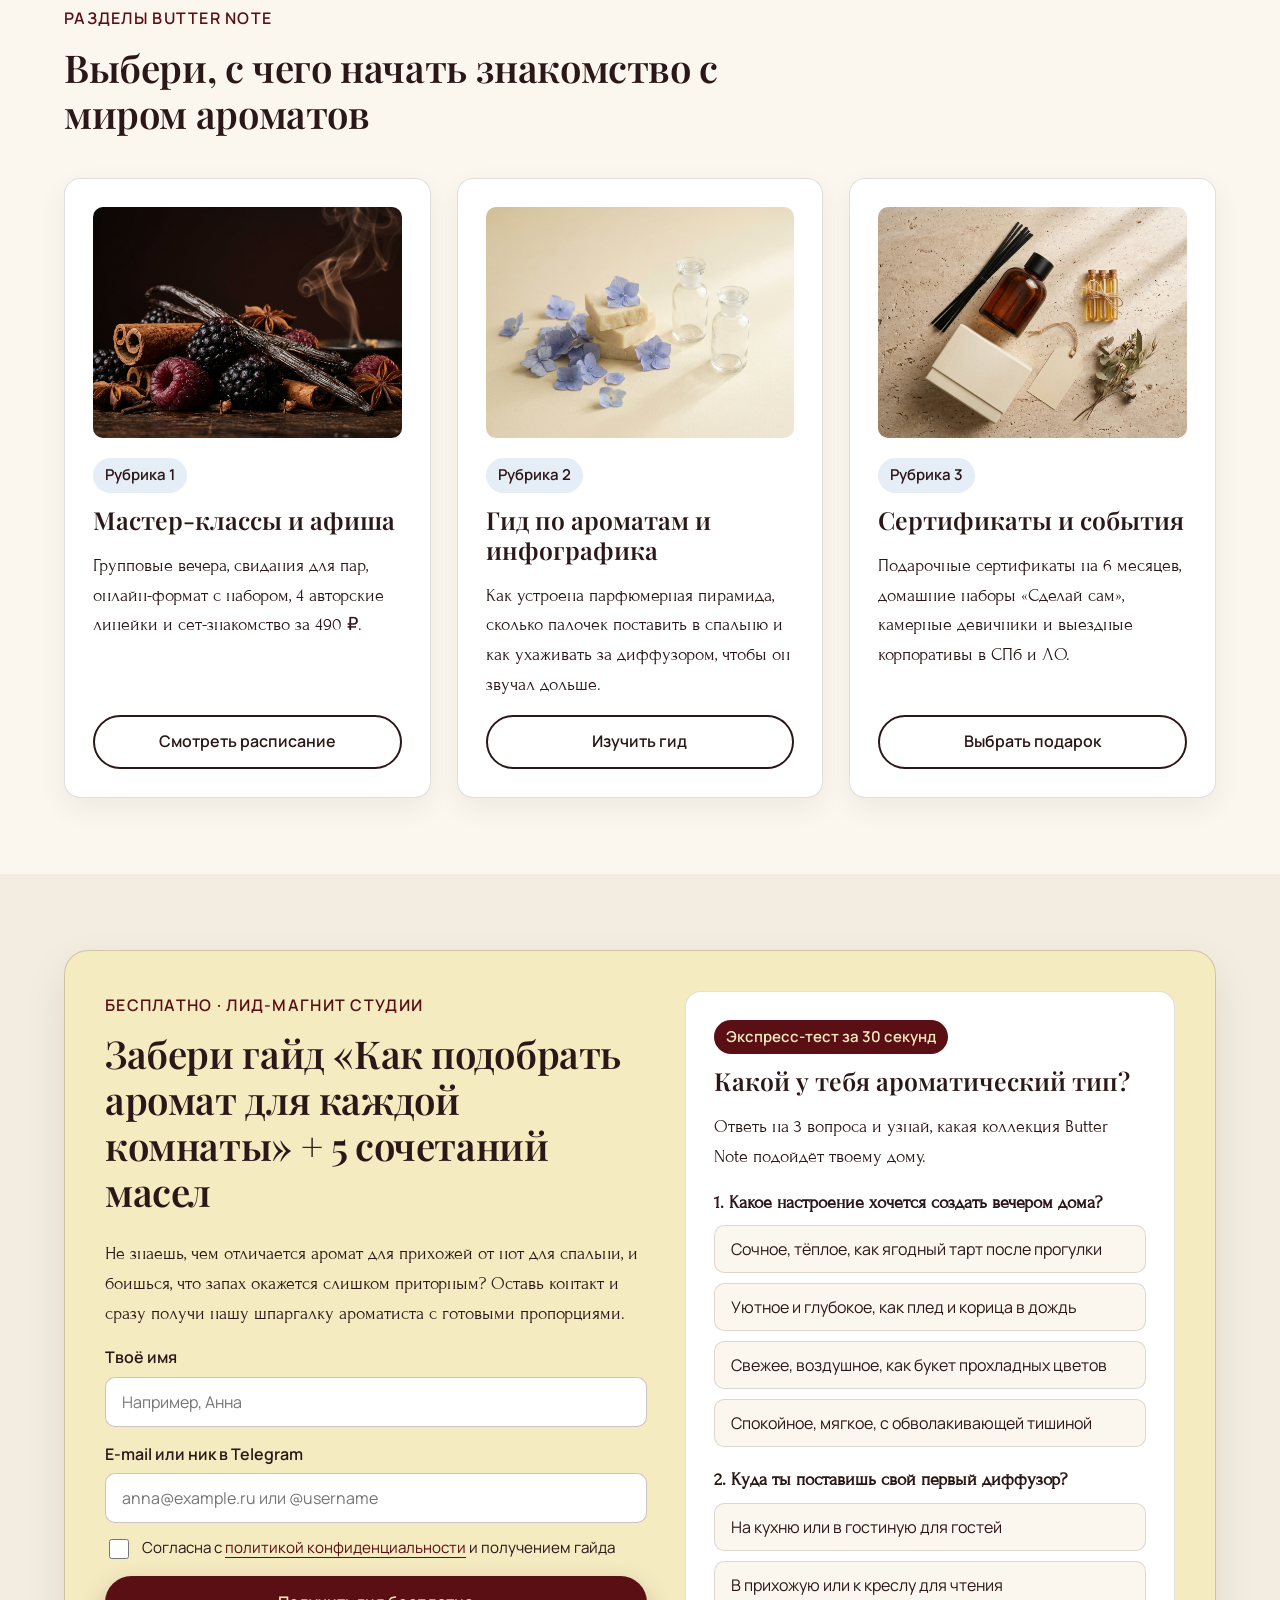
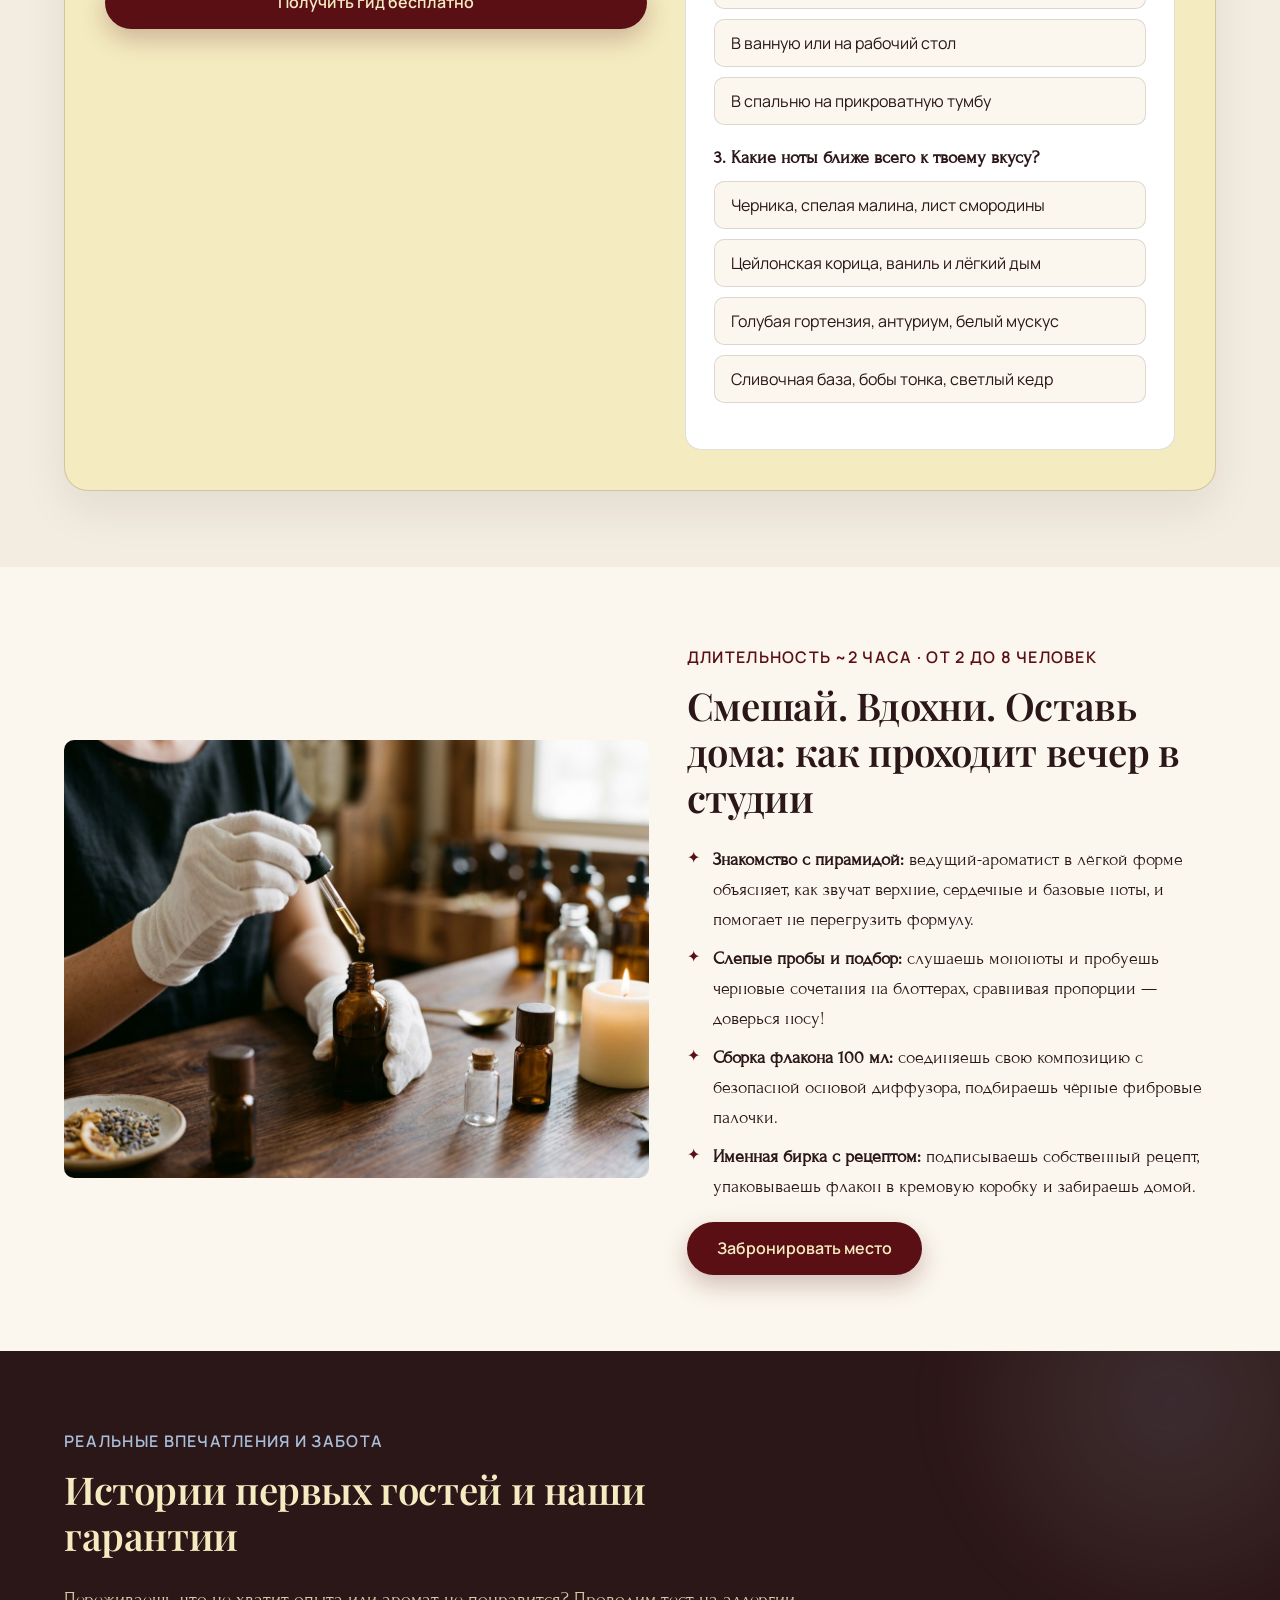
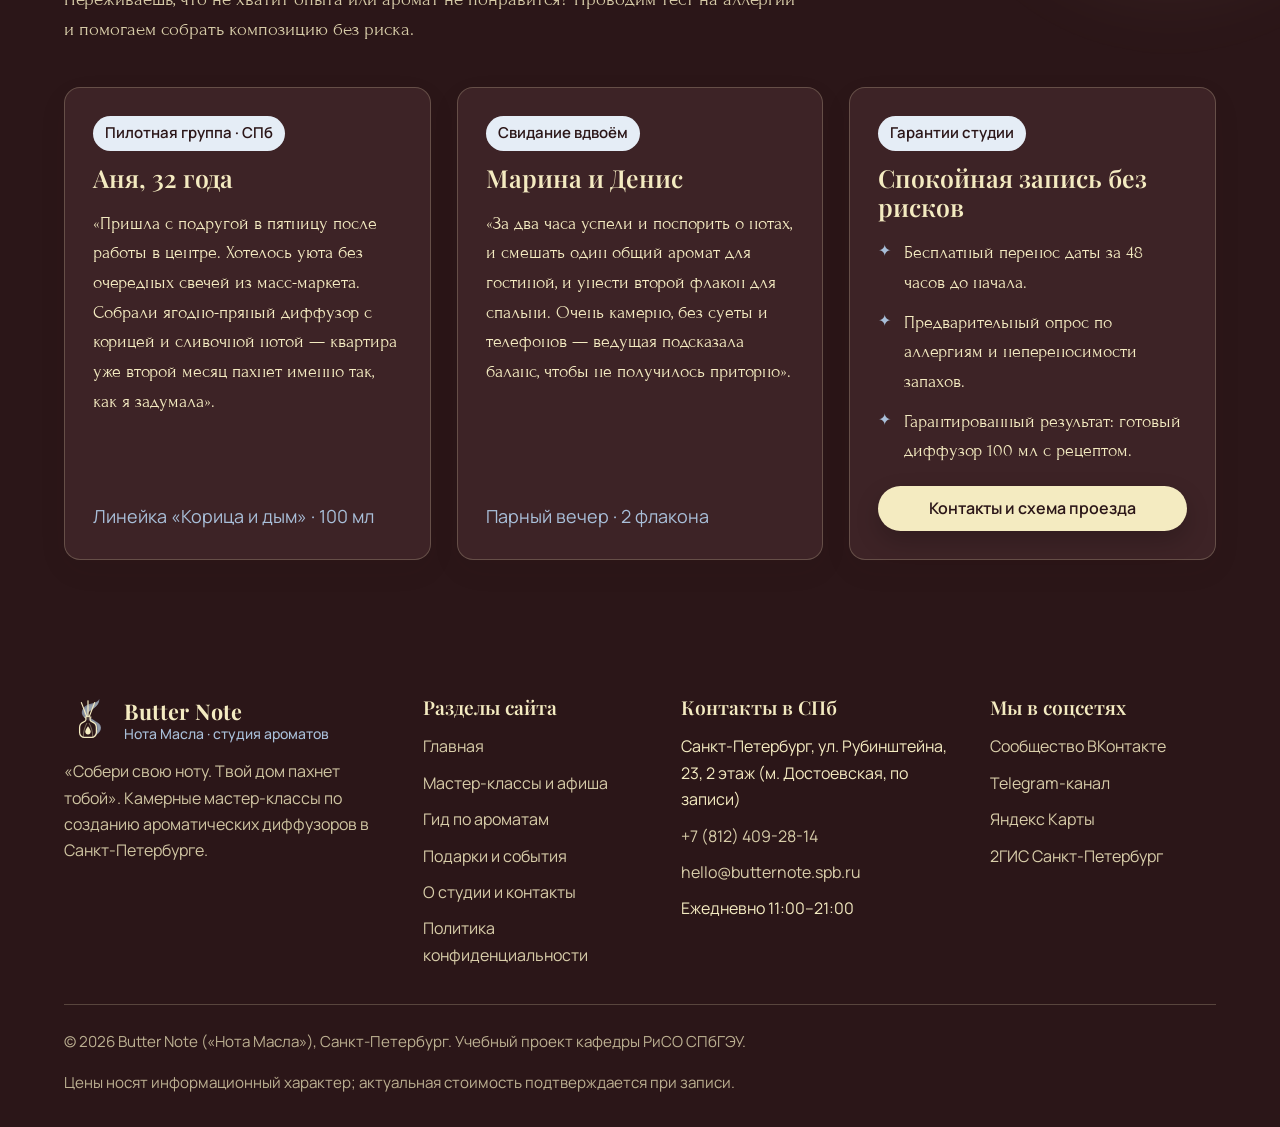
==== commit 881b6659: "Fix Act 3 header clearance, full-bleed backdrop, and hero entrance timing" ====
--- a/motion/index.html
+++ b/motion/index.html
@@ -11,7 +11,7 @@
   <link rel="preconnect" href="https://fonts.googleapis.com">
   <link rel="preconnect" href="https://fonts.gstatic.com" crossorigin>
   <link href="https://fonts.googleapis.com/css2?family=Forum&family=Manrope:wght@400;500;600;700&family=Playfair+Display:ital,wght@0,500;0,600;0,700;1,500&display=swap" rel="stylesheet">
-  <link rel="stylesheet" href="css/style.css?v=motion2">
+  <link rel="stylesheet" href="css/style.css?v=motion3">
 </head>
 <body>
 
--- a/motion/css/style.css
+++ b/motion/css/style.css
@@ -1592,13 +1592,13 @@
 }
 
 .hero-copy > * {
-  animation: heroStaggerIn 0.85s cubic-bezier(0.22, 1, 0.36, 1) both;
-}
-
-.hero-copy > *:nth-child(1) { animation-delay: 0.05s; }
-.hero-copy > *:nth-child(2) { animation-delay: 0.14s; }
-.hero-copy > *:nth-child(3) { animation-delay: 0.24s; }
-.hero-copy > *:nth-child(4) { animation-delay: 0.34s; }
+  animation: heroStaggerIn 0.55s cubic-bezier(0.22, 1, 0.36, 1) both;
+}
+
+.hero-copy > *:nth-child(1) { animation-delay: 0s; }
+.hero-copy > *:nth-child(2) { animation-delay: 0.05s; }
+.hero-copy > *:nth-child(3) { animation-delay: 0.1s; }
+.hero-copy > *:nth-child(4) { animation-delay: 0.15s; }
 
 .floating-note-pill {
   position: absolute;
@@ -1741,8 +1741,8 @@
 /* 9. Ключевые кадры (Keyframes) */
 @keyframes heroStaggerIn {
   from {
-    opacity: 0;
-    transform: translateY(18px);
+    opacity: 0.25;
+    transform: translateY(14px);
   }
   to {
     opacity: 1;
@@ -1965,6 +1965,7 @@
   display: flex;
   align-items: center;
   justify-content: center;
+  padding: 96px 0 84px;
   opacity: 0;
   pointer-events: none;
   will-change: opacity, transform;
@@ -2045,14 +2046,21 @@
 .story-ribbon-bg {
   position: absolute;
   inset: 0;
+  width: 100%;
+  height: 100%;
   overflow: hidden;
   pointer-events: none;
 }
 
 .story-depth-media img,
 .story-ribbon-bg img {
+  position: absolute;
+  inset: 0;
   width: 100%;
   height: 100%;
+  min-width: 100%;
+  min-height: 100%;
+  max-width: none;
   object-fit: cover;
   will-change: transform;
 }
@@ -2109,24 +2117,29 @@
 /* Акт 3: Горизонтальная лента 4 палитр (управляется вертикальным скроллом) */
 .story-ribbon-head {
   text-align: center;
-  margin-bottom: 28px;
+  margin-bottom: 18px;
+}
+
+.story-ribbon-head h2 {
+  font-size: clamp(1.7rem, 3.2vw, 2.55rem);
+  margin-bottom: 0;
 }
 
 .story-ribbon-viewport {
   width: 100%;
   overflow: hidden;
-  padding: 10px 0 18px;
+  padding: 8px 0 14px;
 }
 
 .story-ribbon-track {
   display: flex;
-  gap: 24px;
+  gap: 22px;
   width: max-content;
   will-change: transform;
 }
 
 .ribbon-card {
-  width: clamp(250px, 26vw, 330px);
+  width: clamp(235px, 23vw, 295px);
   background: rgba(29, 14, 16, 0.72);
   backdrop-filter: blur(10px);
   border: 1px solid rgba(244, 235, 193, 0.24);
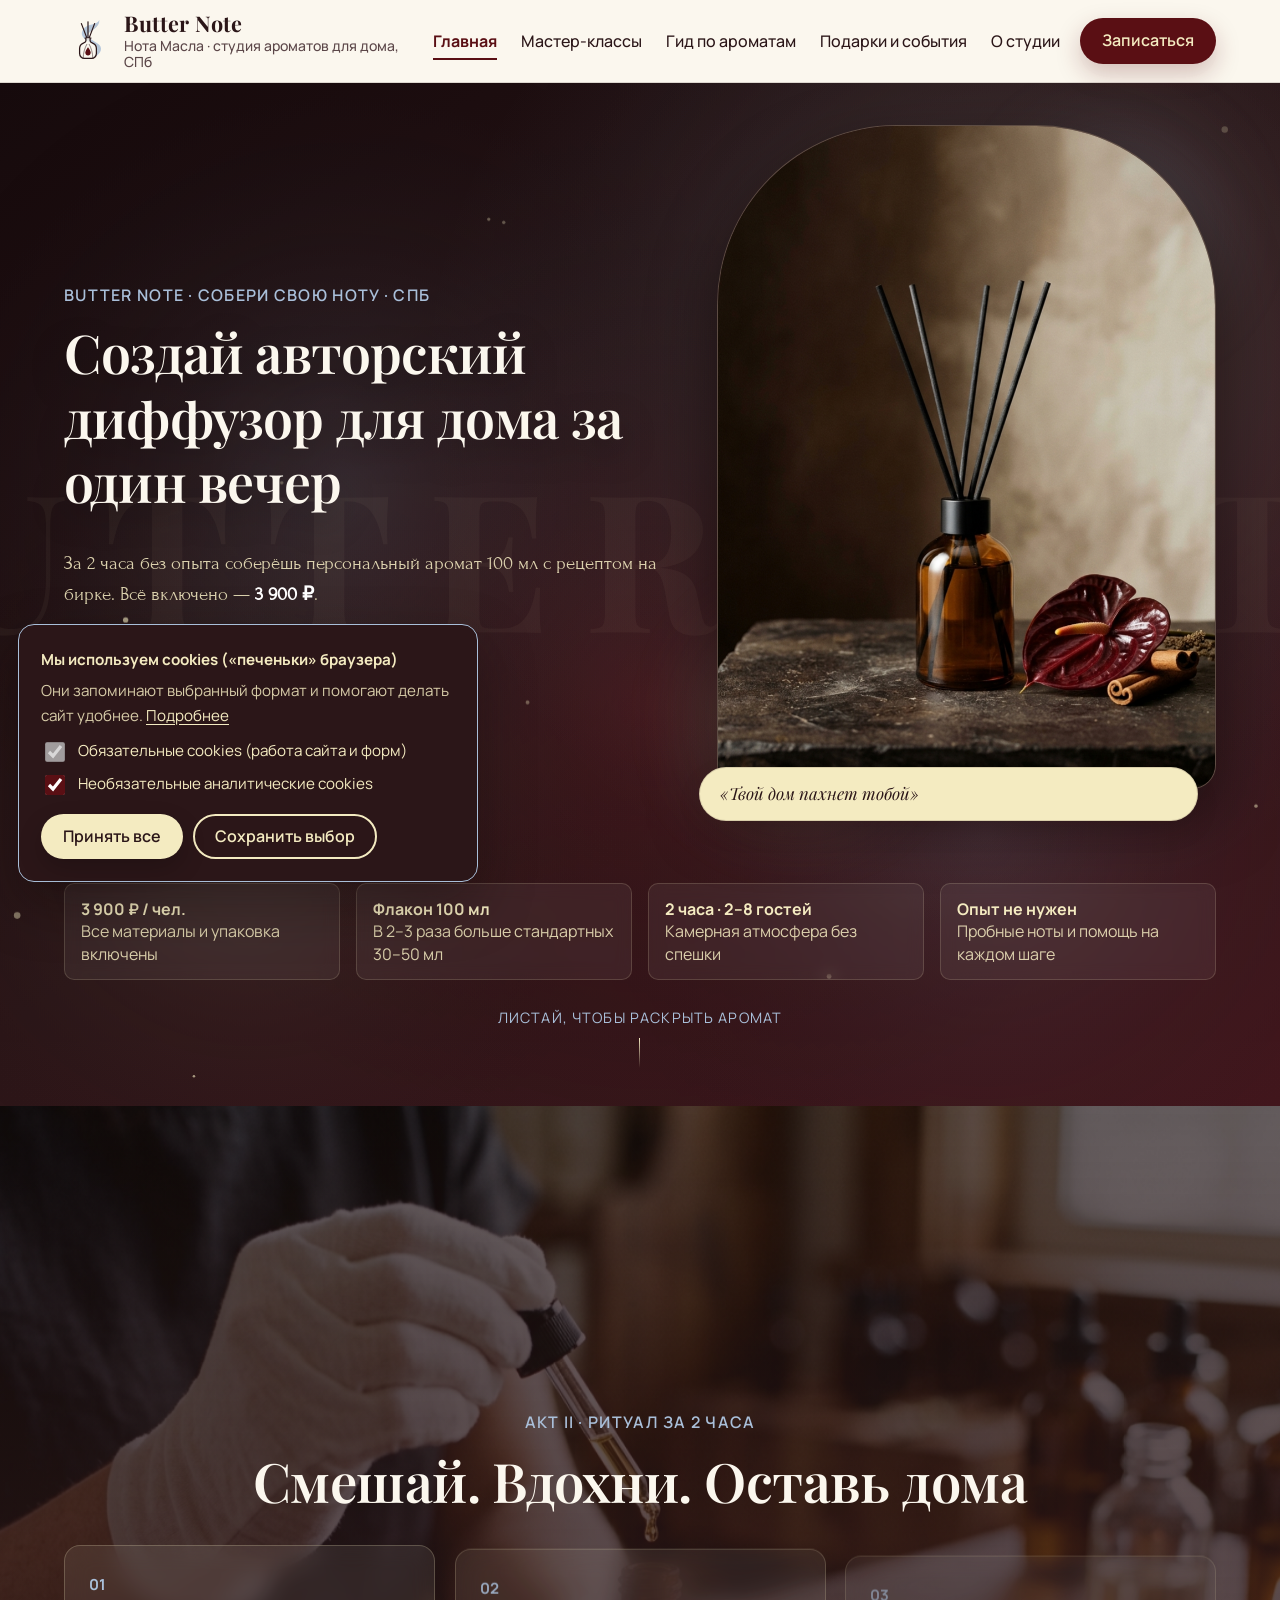
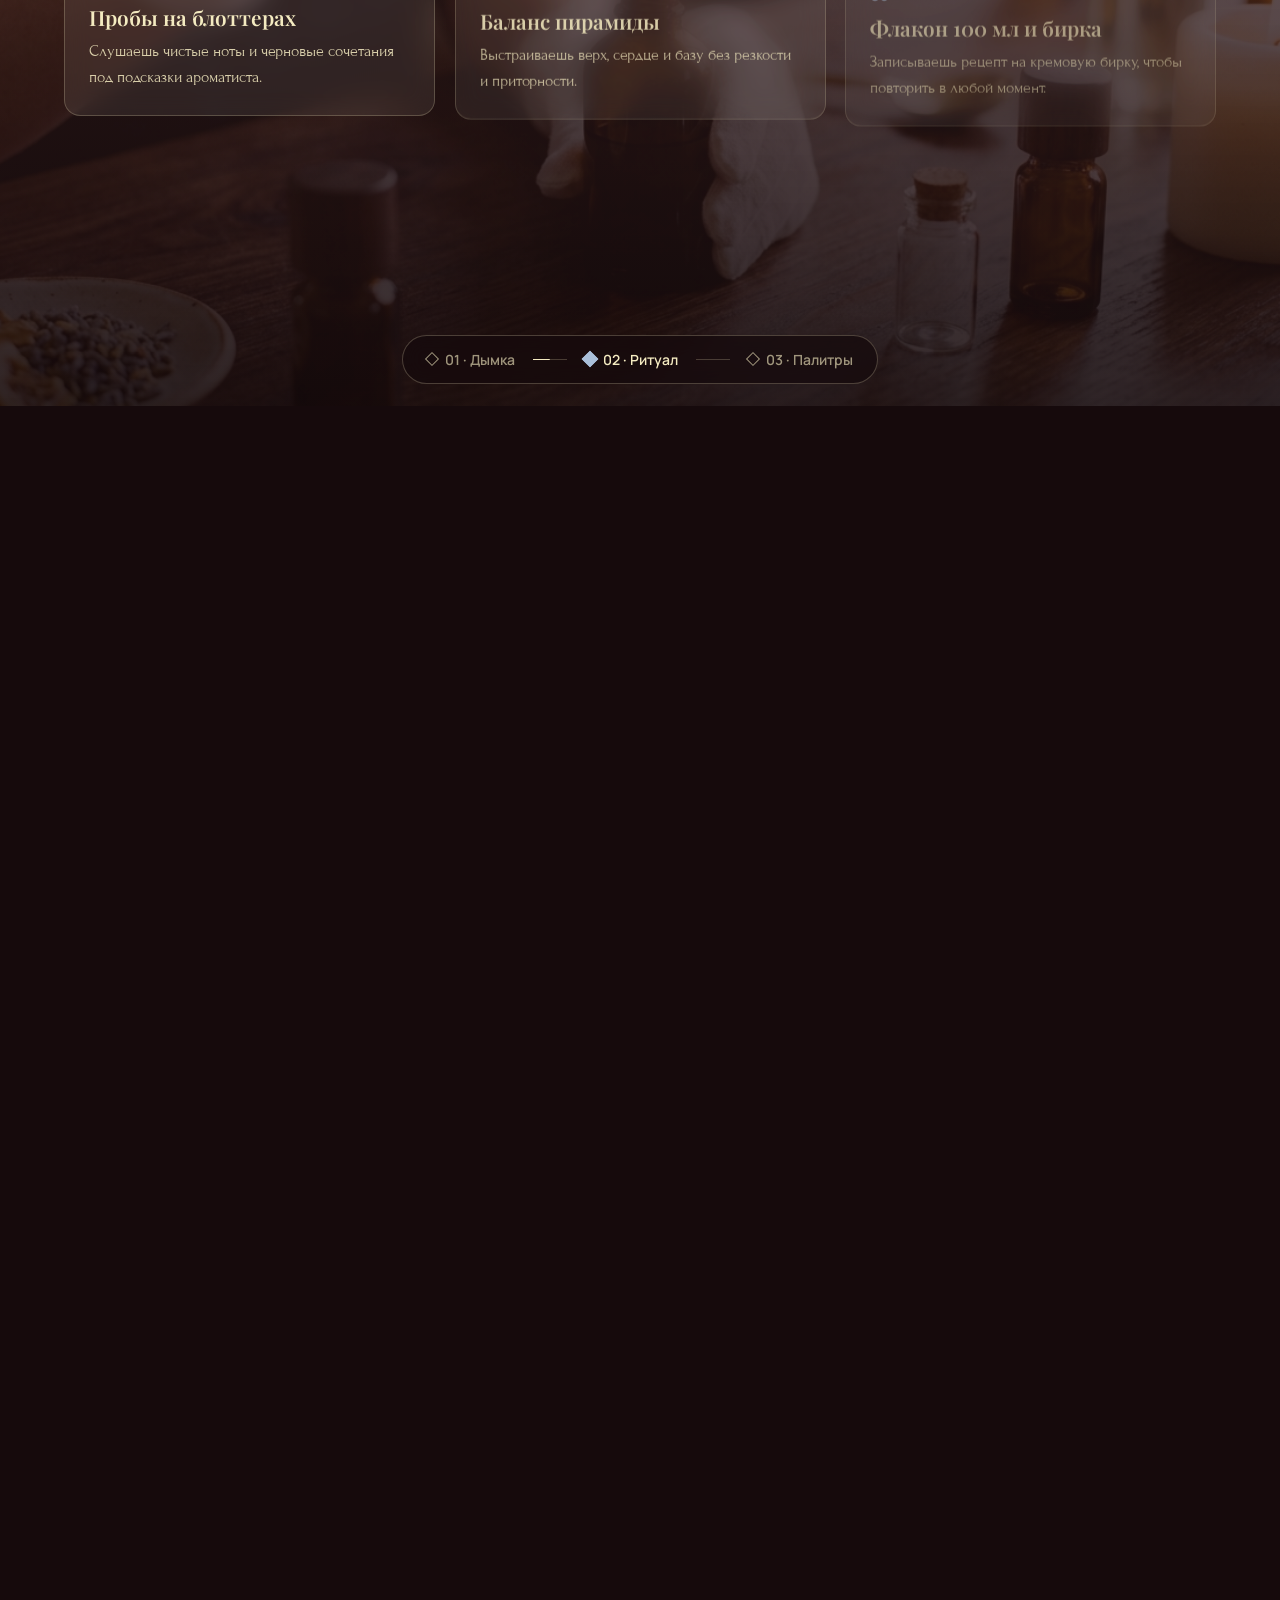
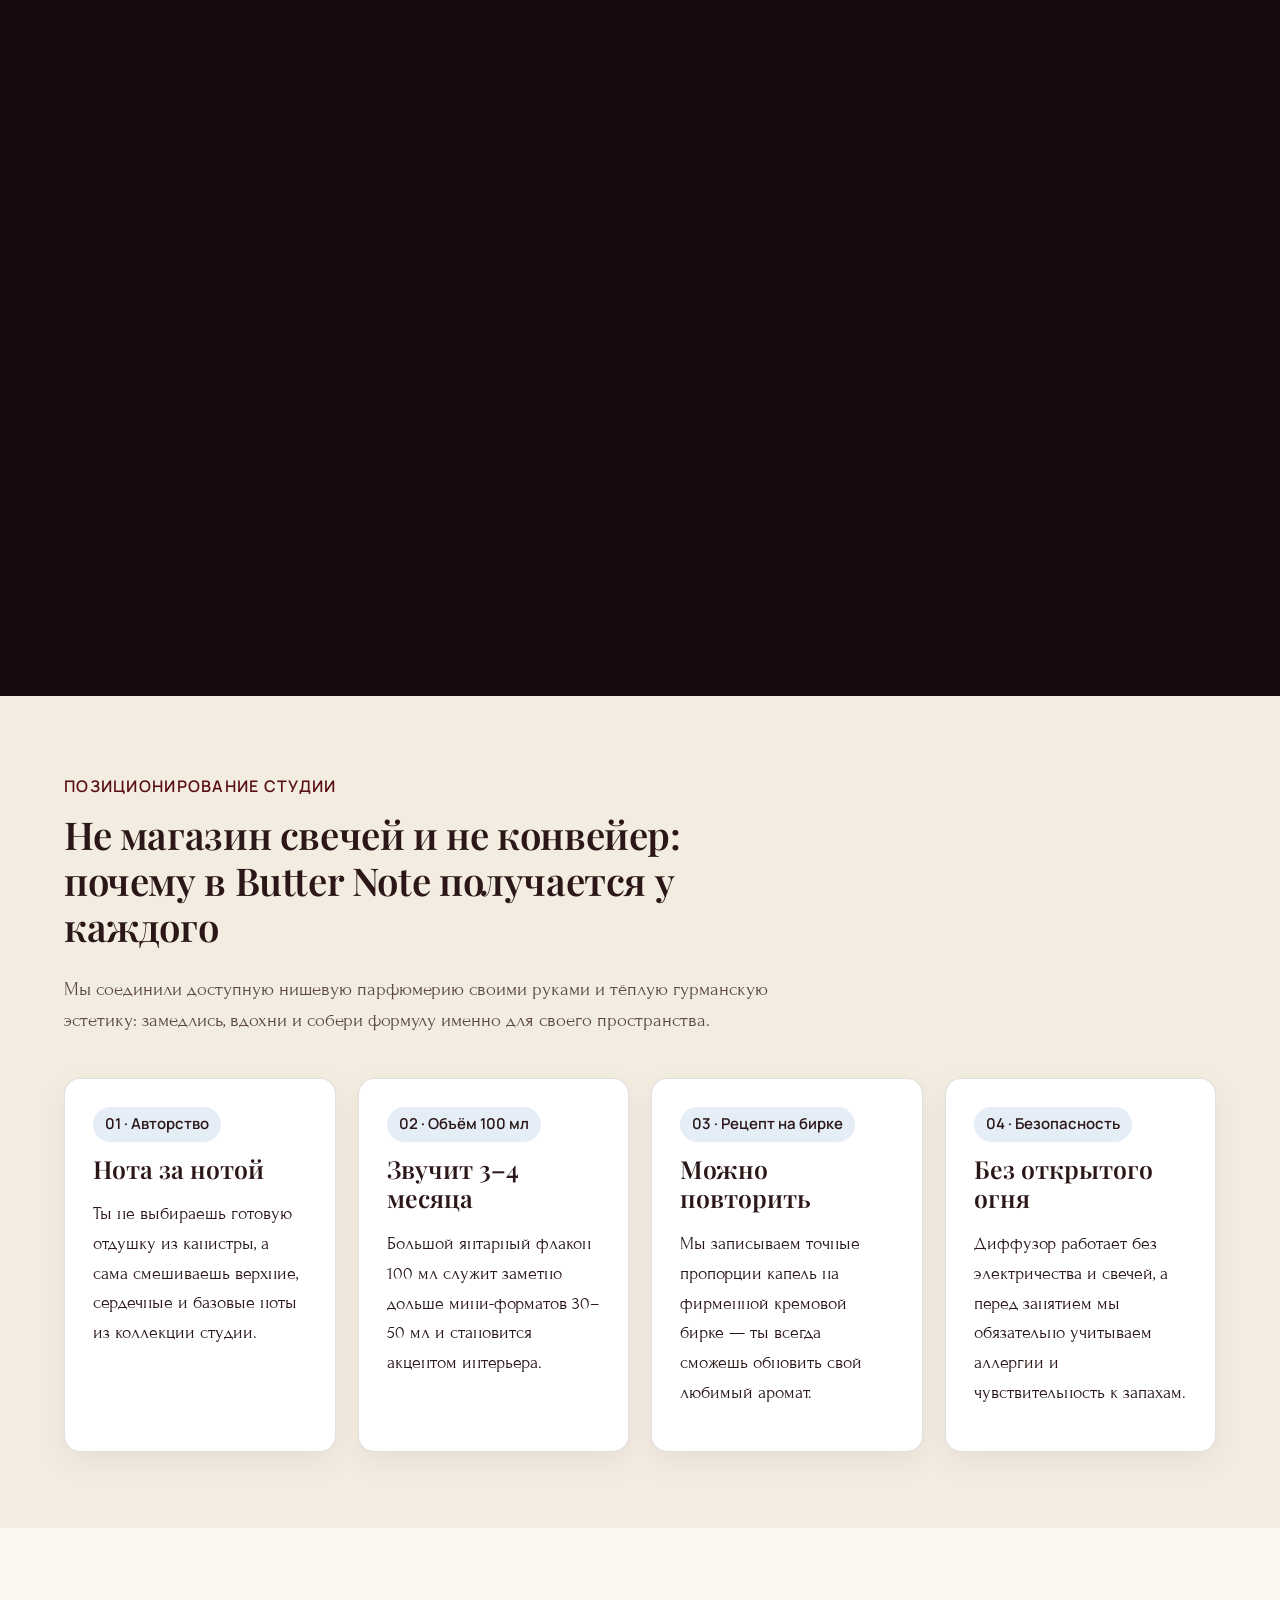
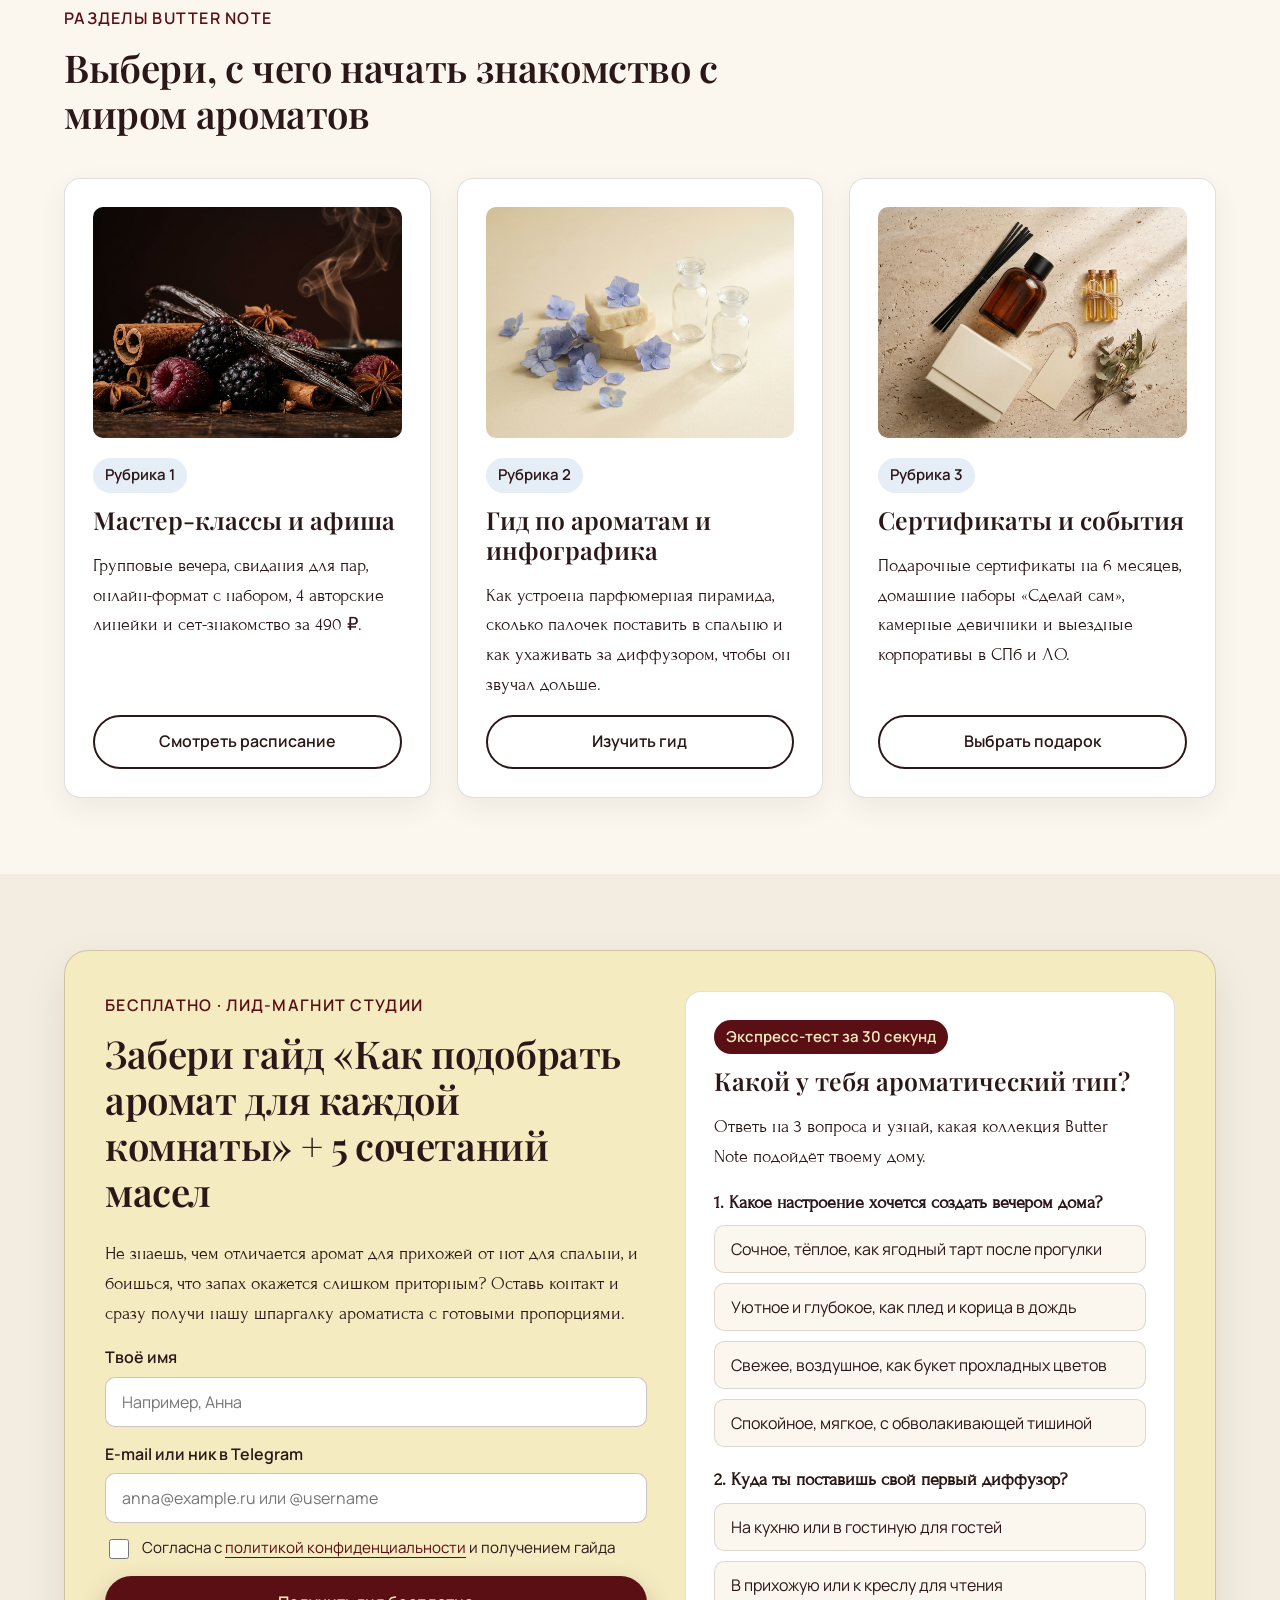
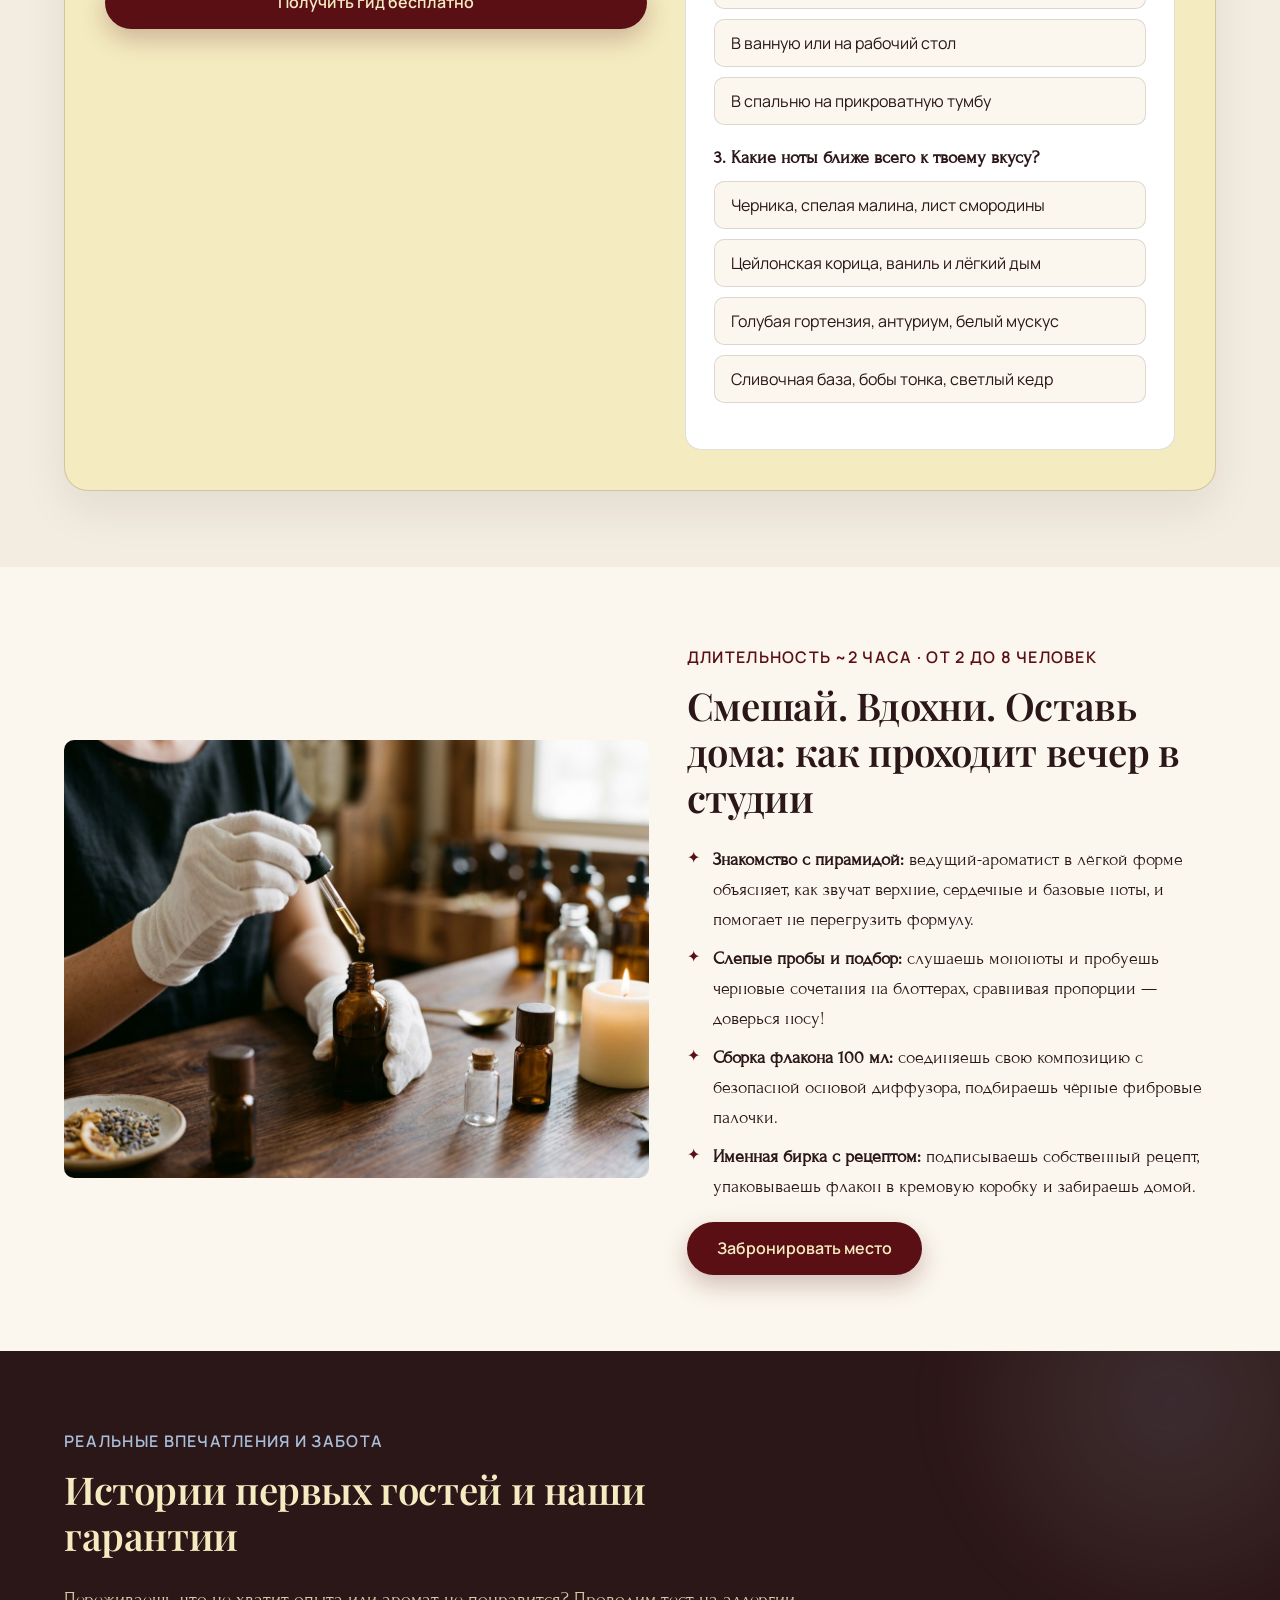
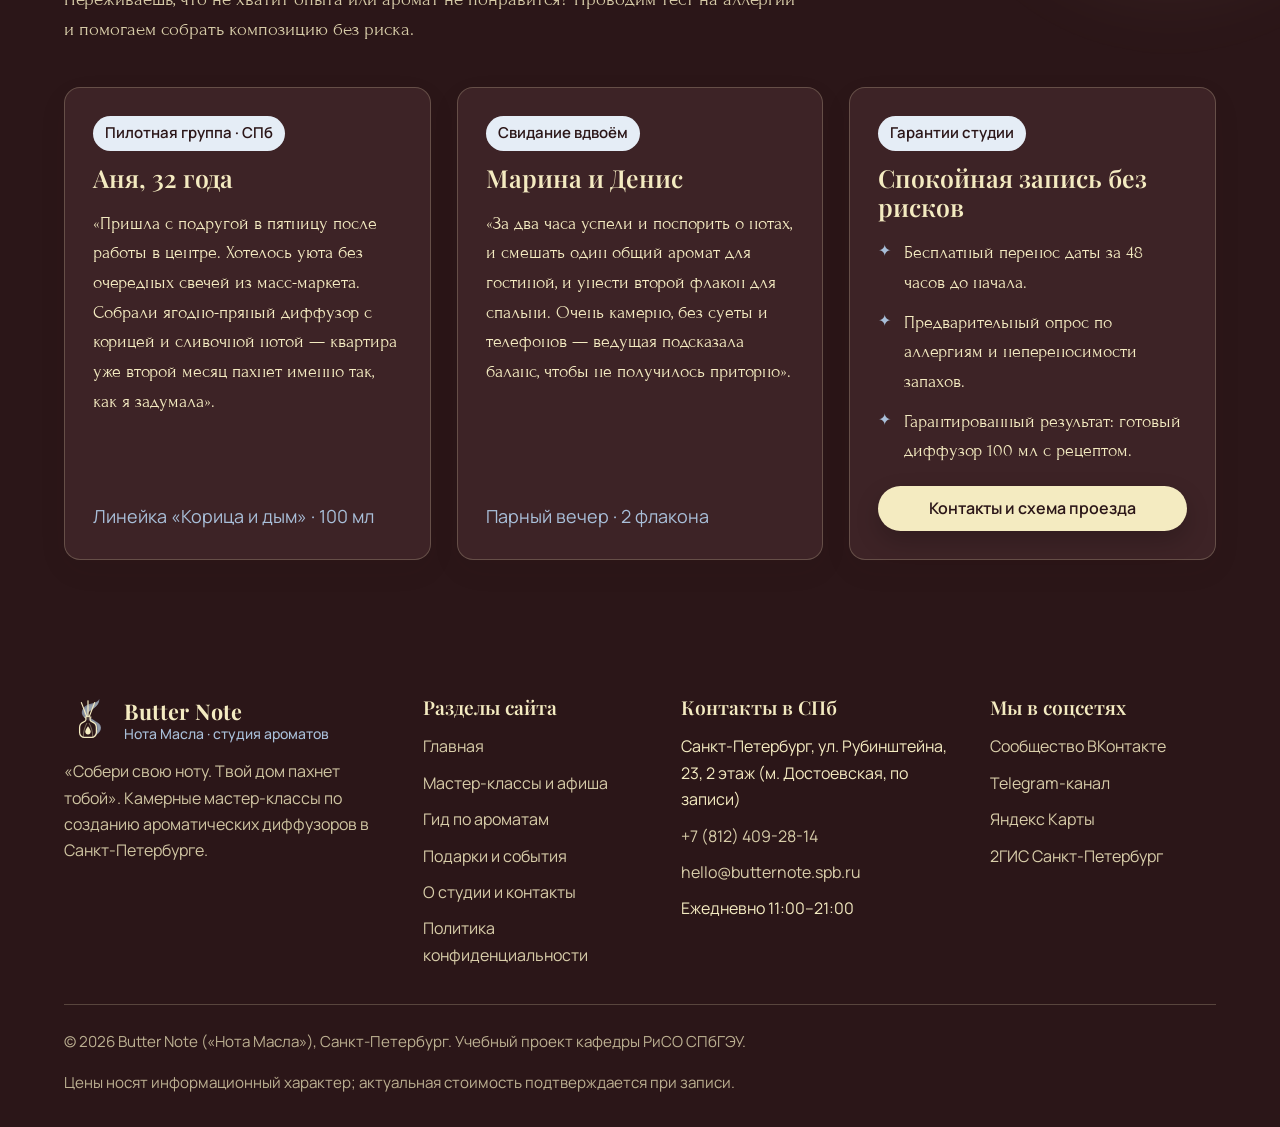
==== commit 36b445a3: "Use overflow:clip on sticky stage and ribbon viewport to prevent internal scroll shift" ====
--- a/motion/index.html
+++ b/motion/index.html
@@ -11,7 +11,7 @@
   <link rel="preconnect" href="https://fonts.googleapis.com">
   <link rel="preconnect" href="https://fonts.gstatic.com" crossorigin>
   <link href="https://fonts.googleapis.com/css2?family=Forum&family=Manrope:wght@400;500;600;700&family=Playfair+Display:ital,wght@0,500;0,600;0,700;1,500&display=swap" rel="stylesheet">
-  <link rel="stylesheet" href="css/style.css?v=motion3">
+  <link rel="stylesheet" href="css/style.css?v=motion4">
 </head>
 <body>
 
--- a/motion/css/style.css
+++ b/motion/css/style.css
@@ -1953,7 +1953,7 @@
   top: 0;
   height: 100vh;
   min-height: 620px;
-  overflow: hidden;
+  overflow: clip;
   display: flex;
   align-items: center;
   justify-content: center;
@@ -2127,7 +2127,7 @@
 
 .story-ribbon-viewport {
   width: 100%;
-  overflow: hidden;
+  overflow: clip;
   padding: 8px 0 14px;
 }
 
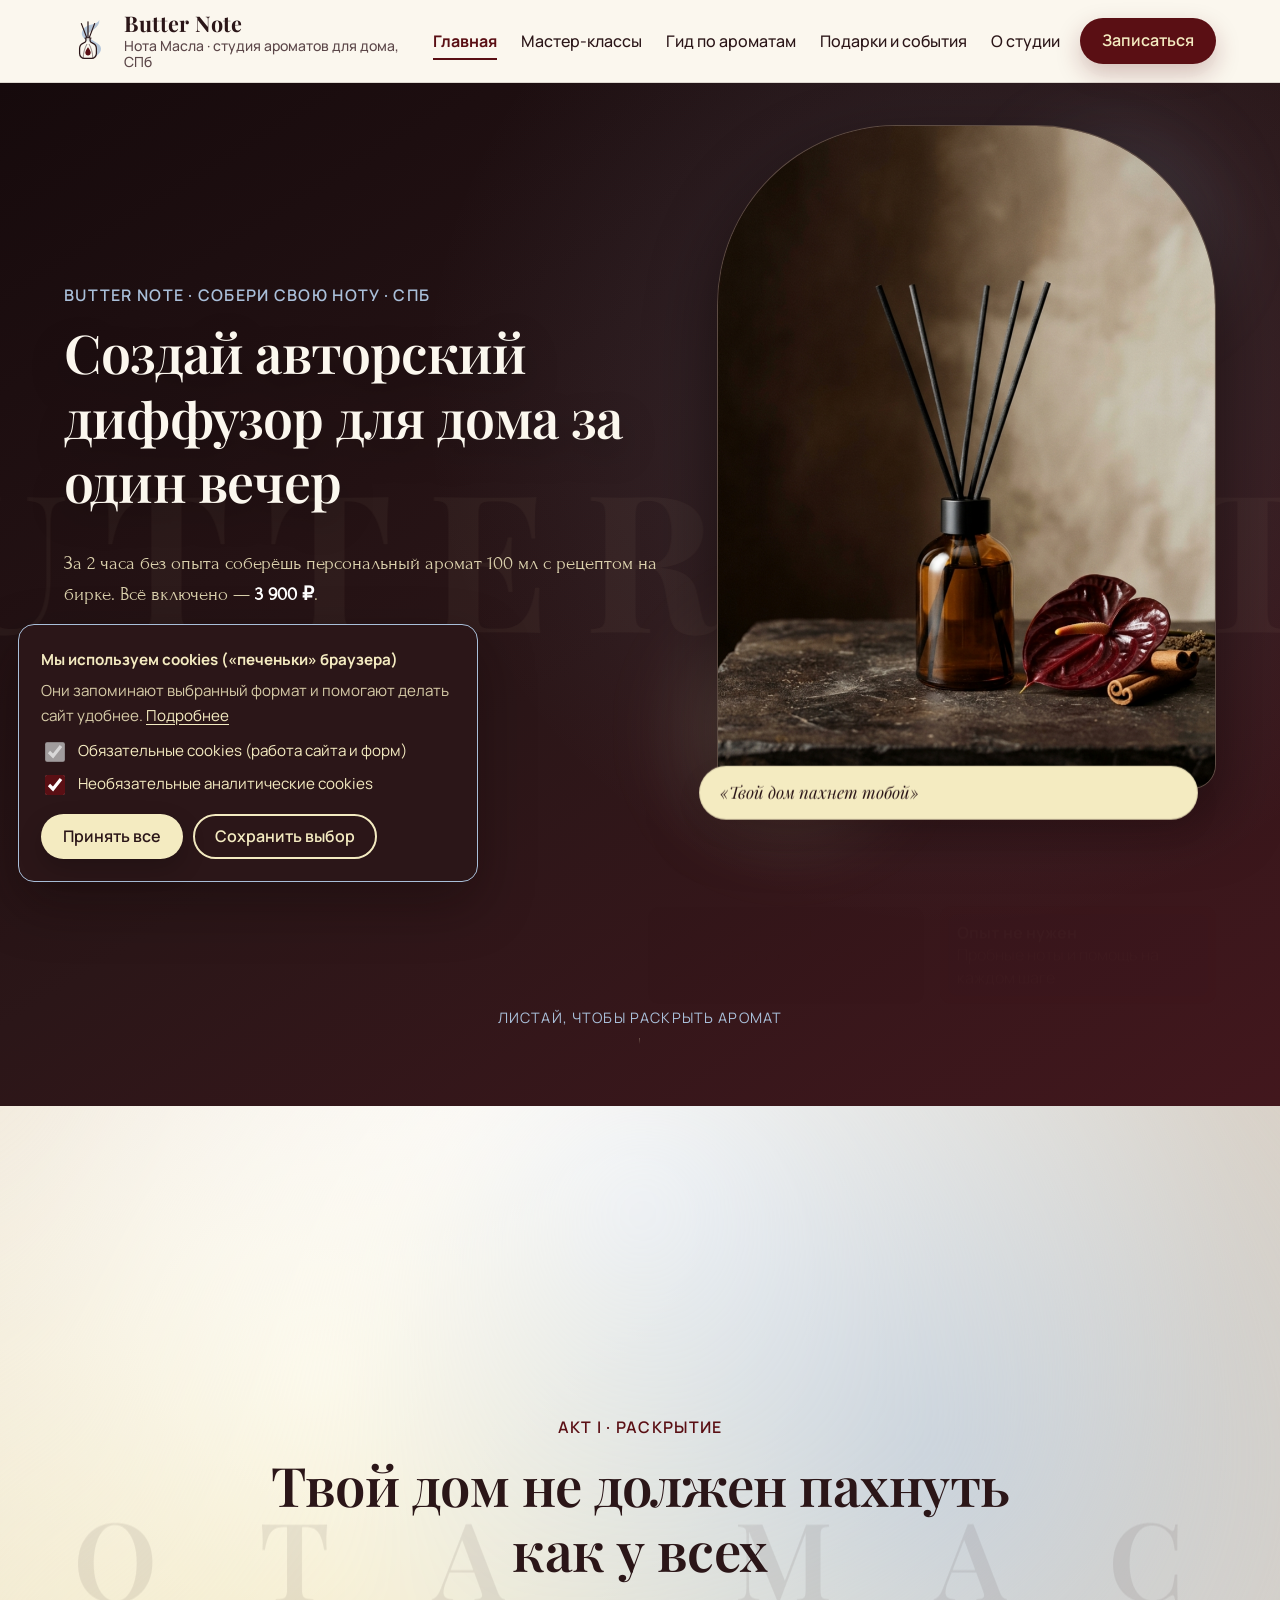
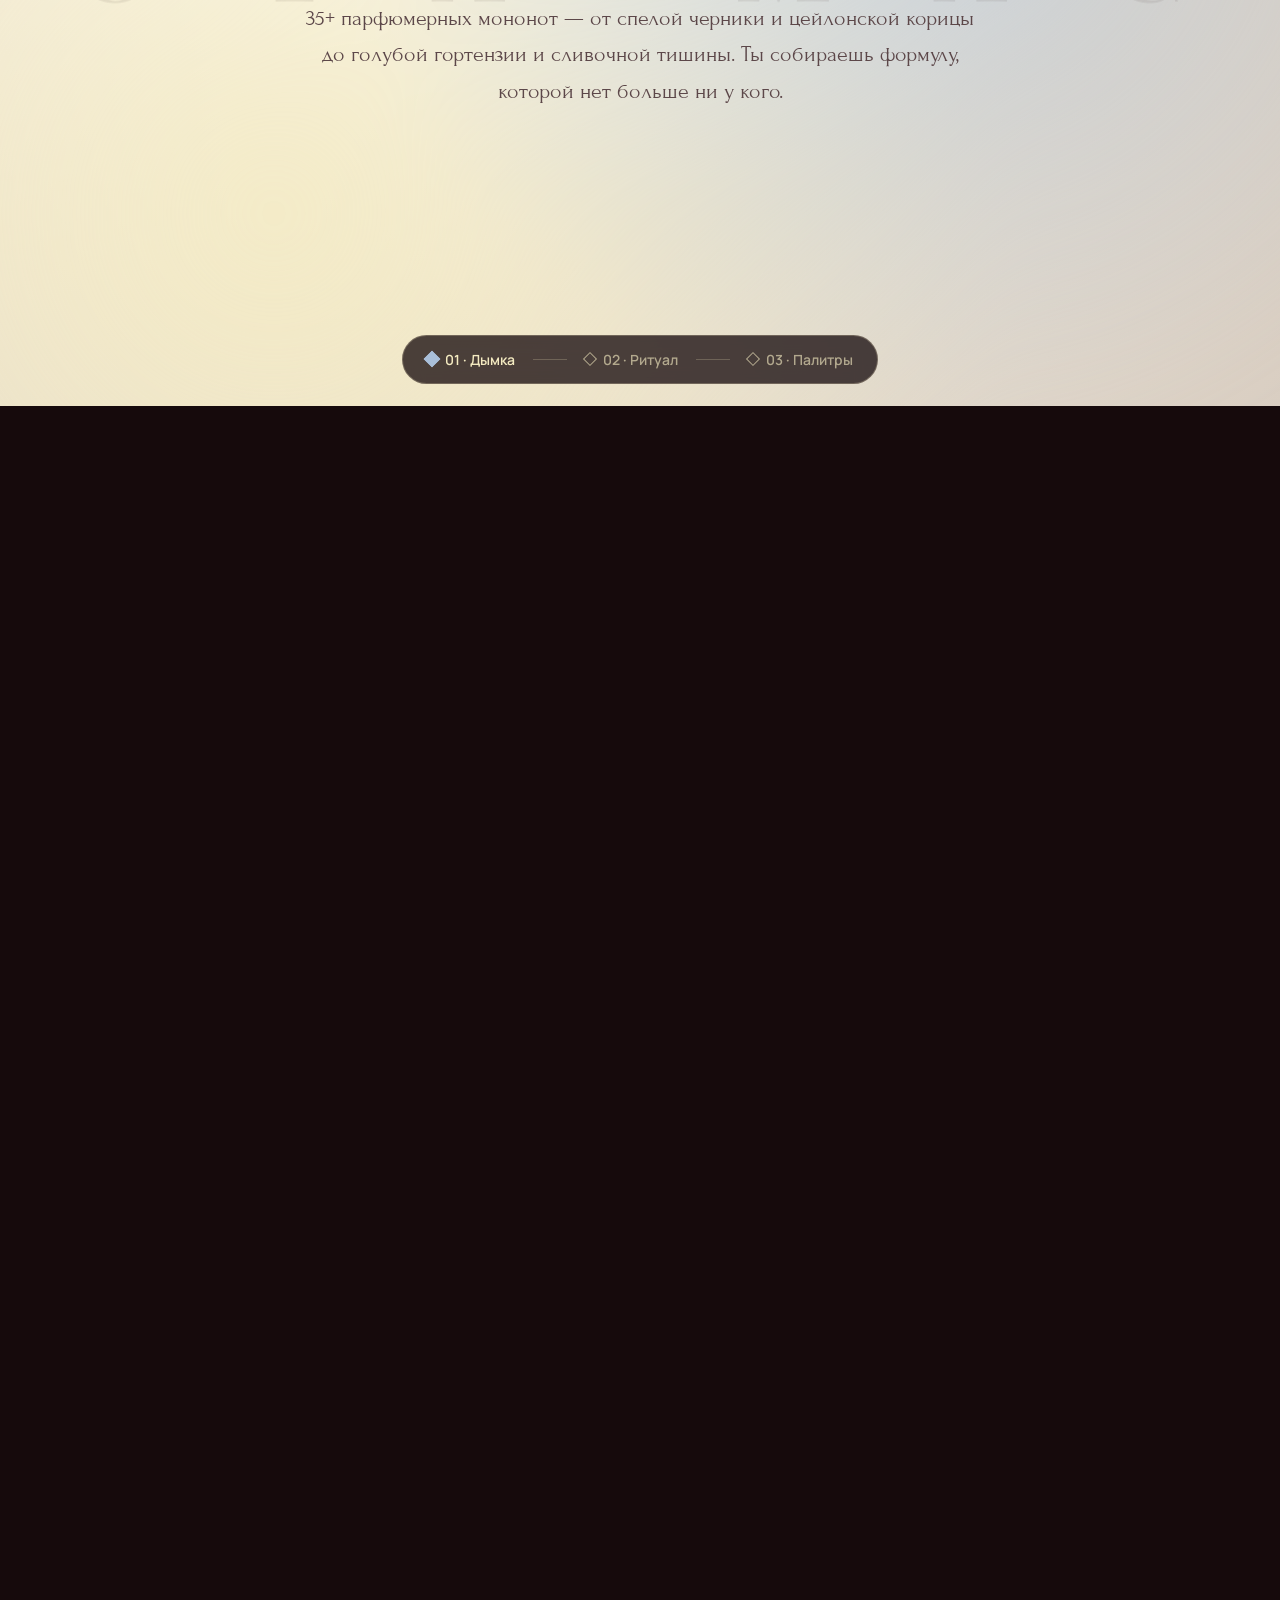
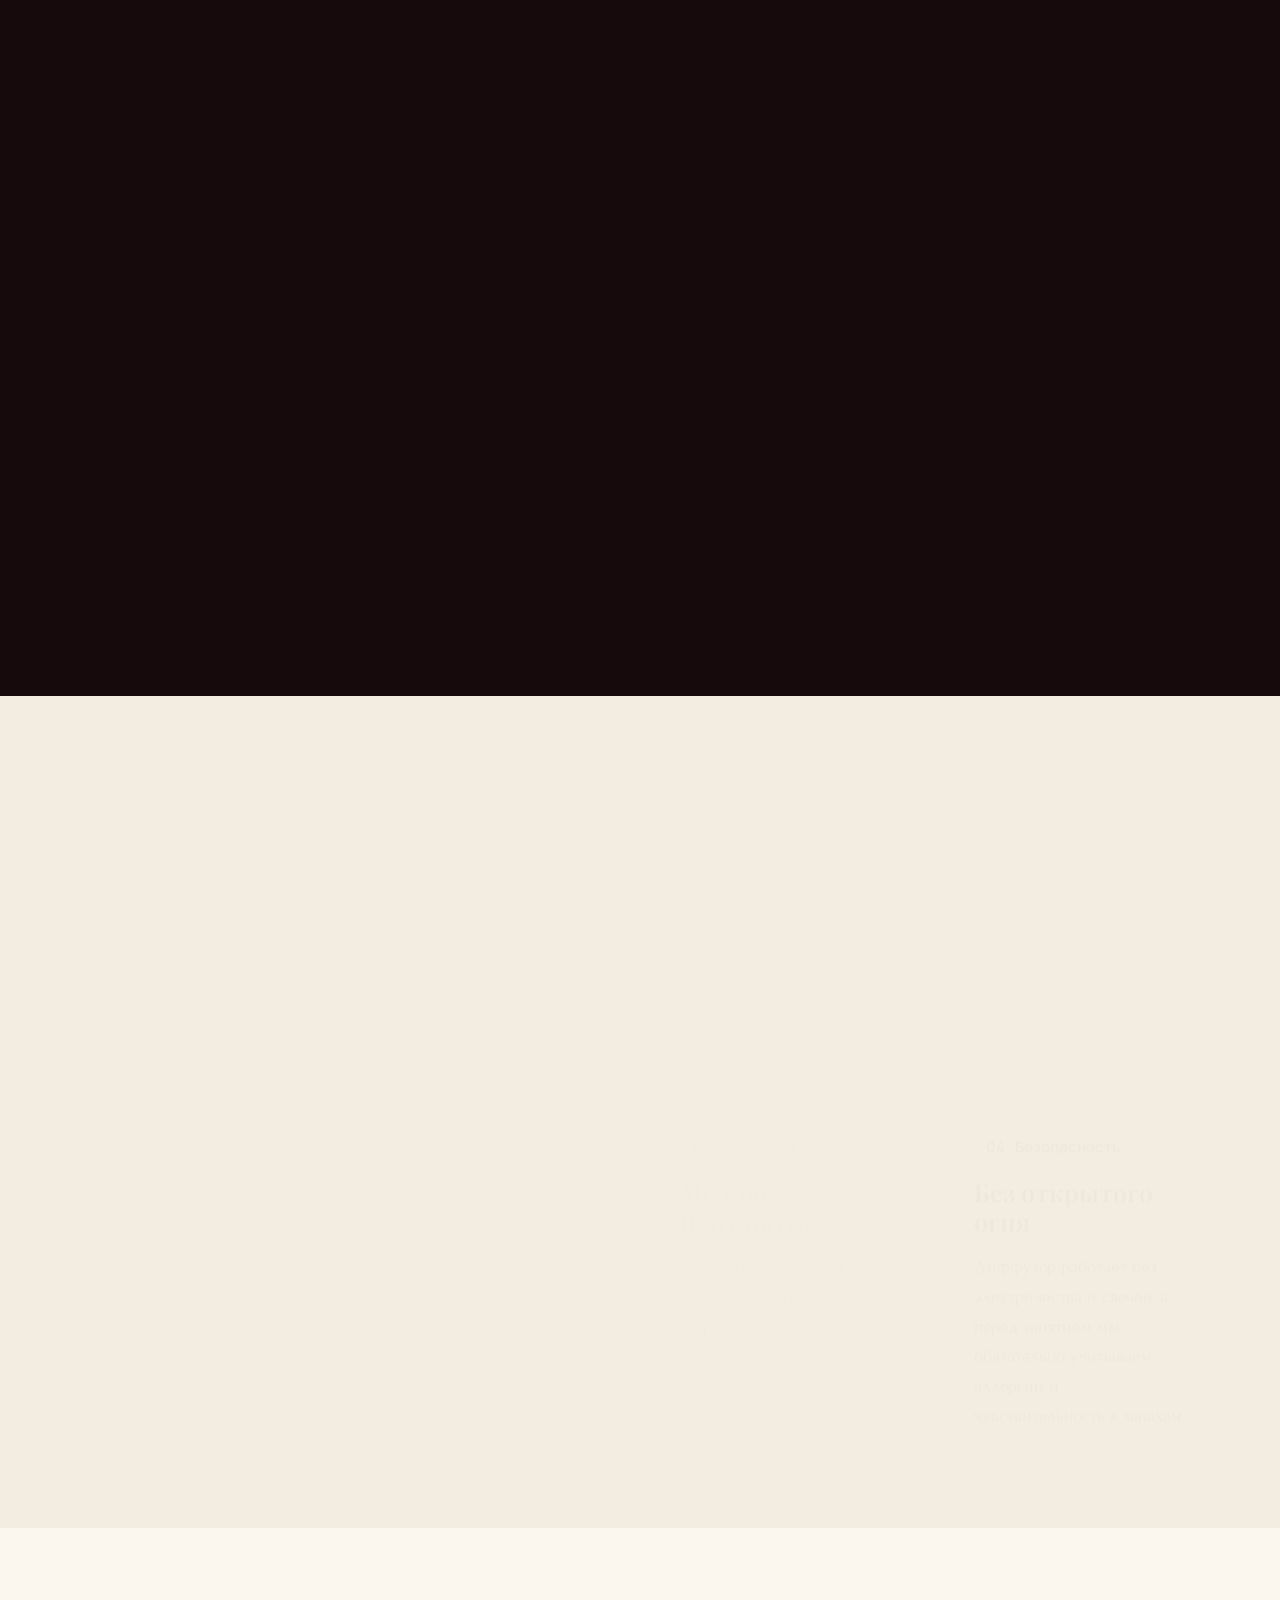
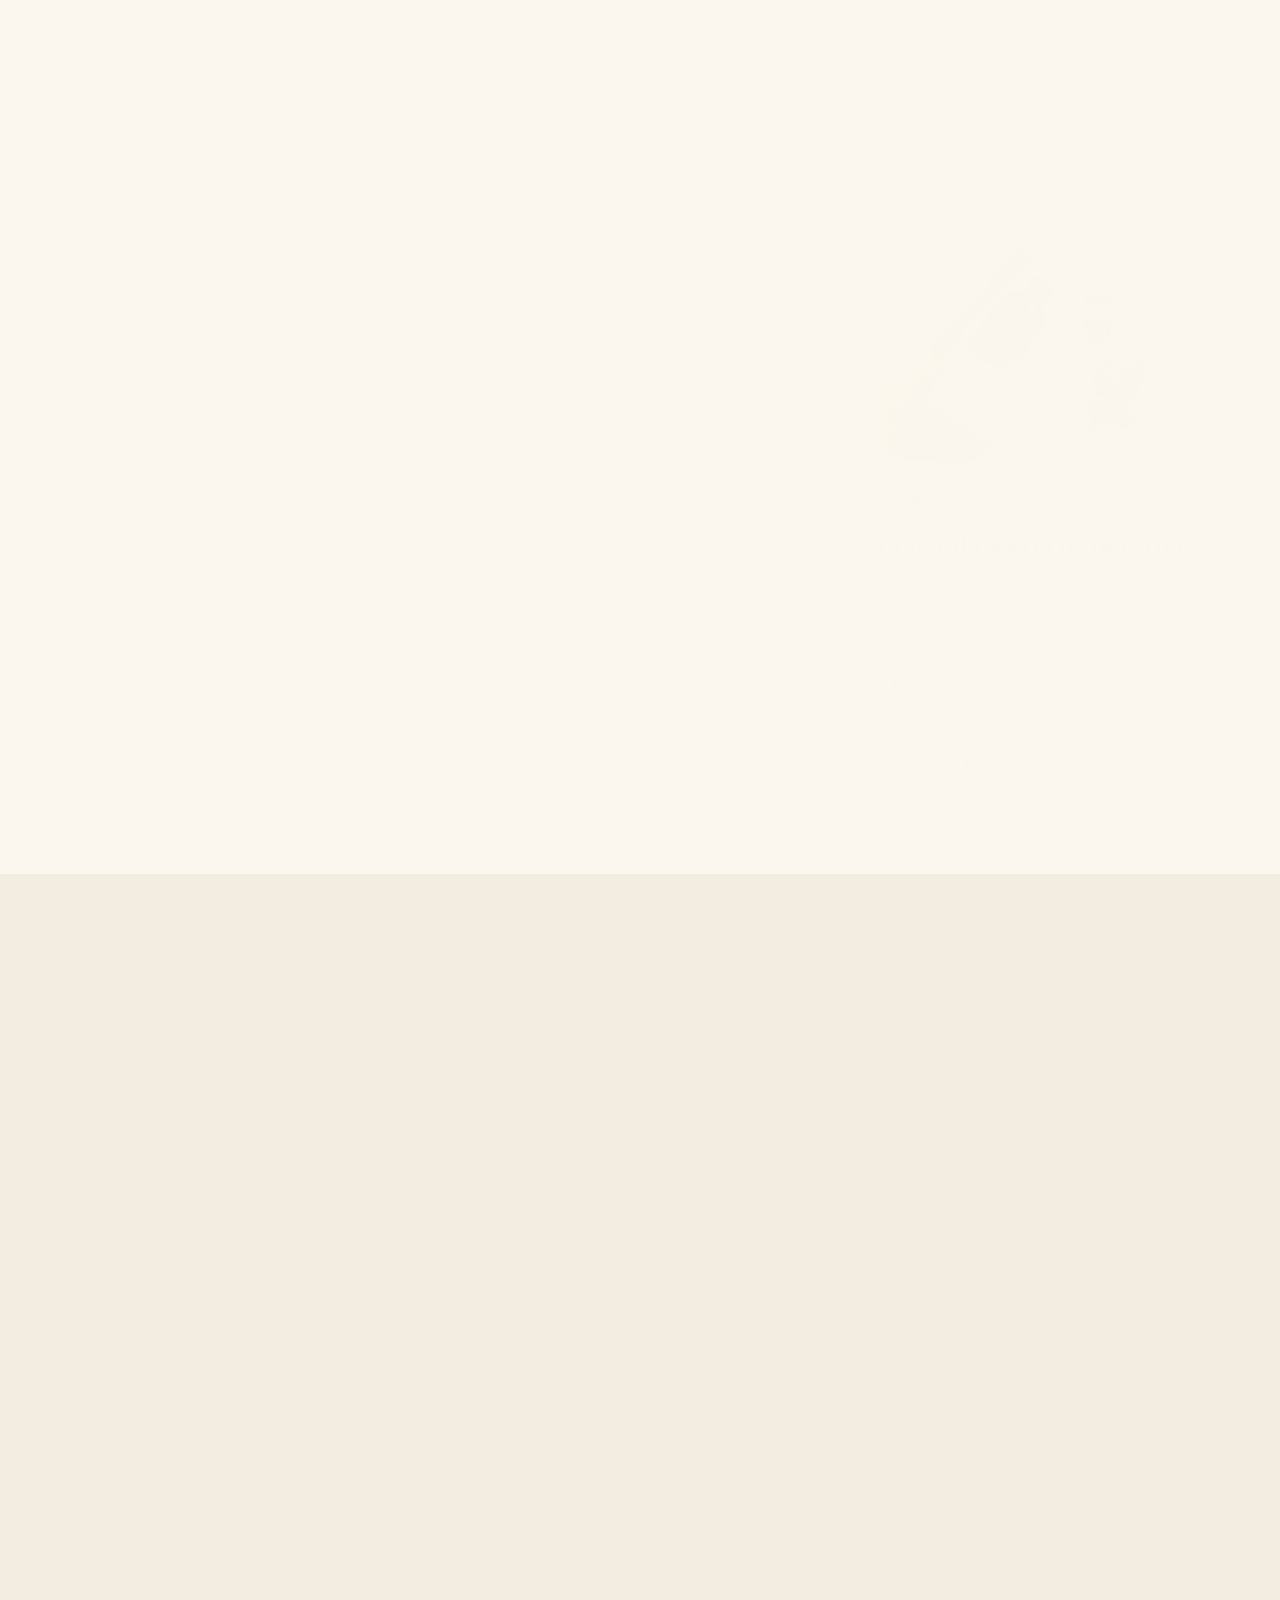
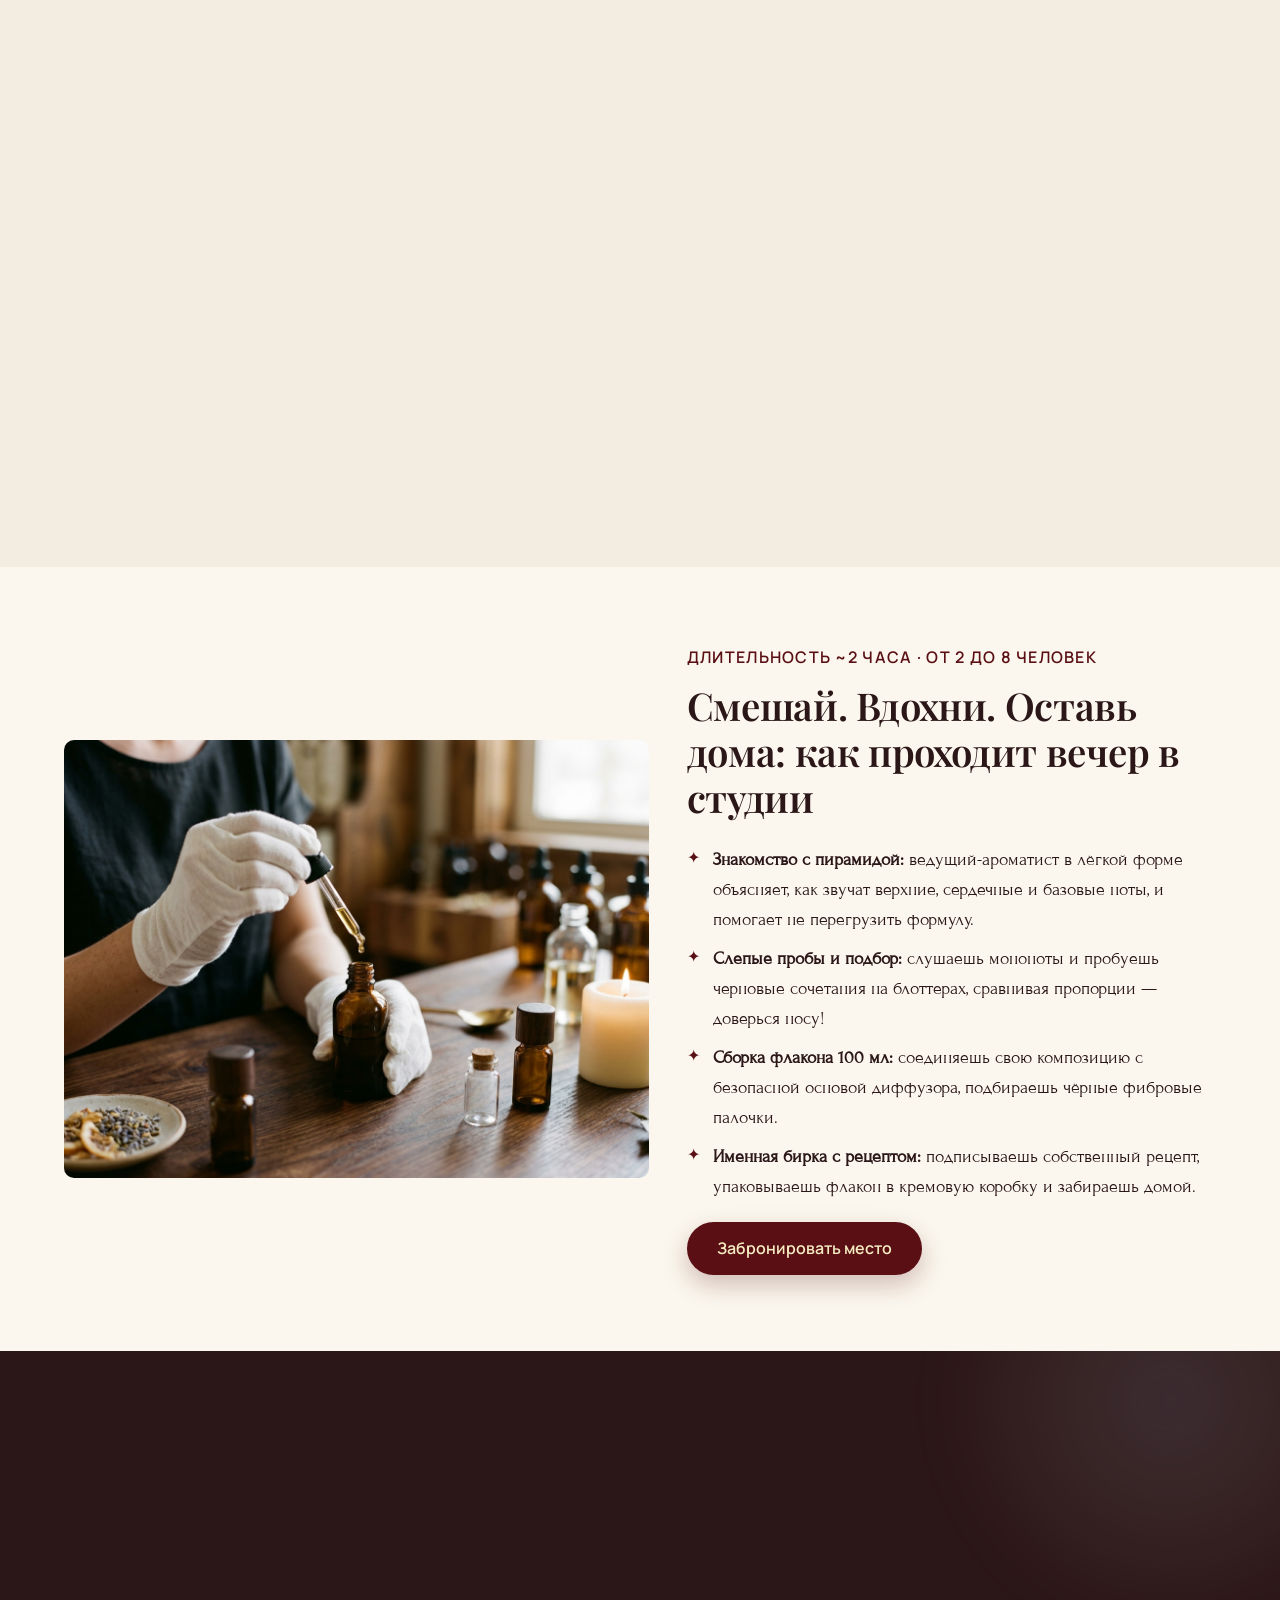
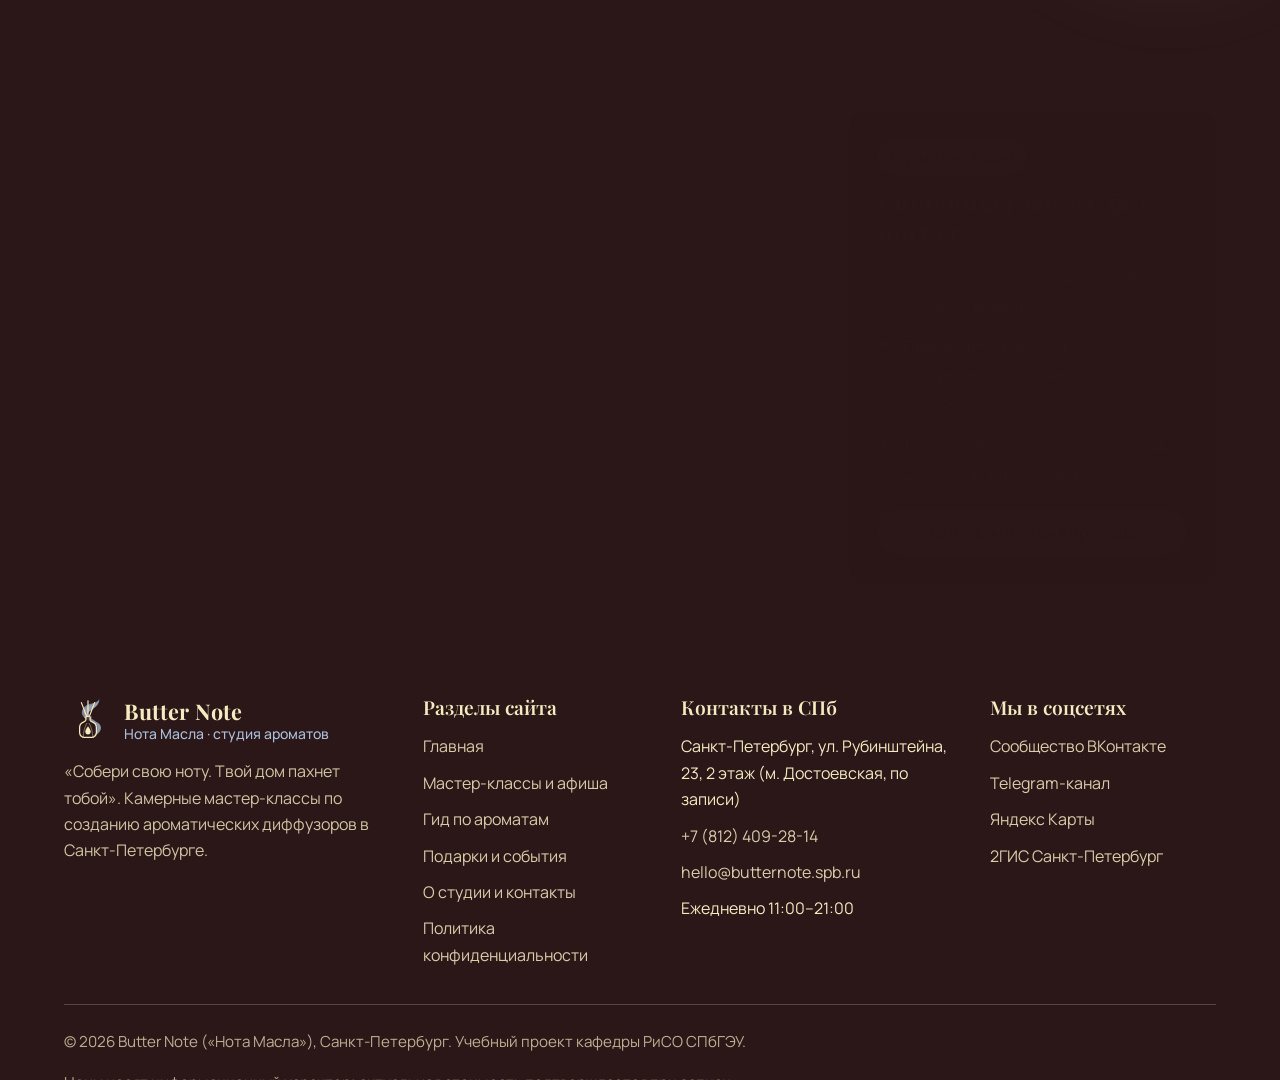
==== commit ea817be2: "Promote immersive motion design to main site and all sections" ====
--- a/motion/index.html
+++ b/motion/index.html
@@ -2,609 +2,11 @@
 <html lang="ru">
 <head>
   <meta charset="UTF-8">
-  <meta name="viewport" content="width=device-width, initial-scale=1.0">
-  <title>Butter Note («Нота Масла») — мастер-класс по созданию диффузора для дома в СПб</title>
-  <meta name="description" content="Камерная студия ароматов для дома в Санкт-Петербурге. Создай авторский ароматический диффузор 100 мл за 2 часа без опыта. Уютные мастер-классы, рецепты на бирке и бесплатный гид по ароматам.">
-  <meta name="keywords" content="мастер-класс диффузор СПб, создать аромат для дома, студия ароматов Санкт-Петербург, диффузор своими руками, Butter Note, Нота Масла, подарок впечатление СПб">
-  <link rel="icon" type="image/png" sizes="16x16" href="../images/favicon-16x16.png">
-  <link rel="icon" type="image/svg+xml" href="../images/favicon-butter-note.svg">
-  <link rel="preconnect" href="https://fonts.googleapis.com">
-  <link rel="preconnect" href="https://fonts.gstatic.com" crossorigin>
-  <link href="https://fonts.googleapis.com/css2?family=Forum&family=Manrope:wght@400;500;600;700&family=Playfair+Display:ital,wght@0,500;0,600;0,700;1,500&display=swap" rel="stylesheet">
-  <link rel="stylesheet" href="css/style.css?v=motion4">
+  <meta http-equiv="refresh" content="0;url=../">
+  <title>Butter Note («Нота Масла») — переход на главную</title>
+  <link rel="canonical" href="../">
 </head>
 <body>
-
-  <!-- ШАПКА САЙТА -->
-  <header class="site-header">
-    <div class="container header-inner">
-      <a href="index.html" class="brand-link" aria-label="Butter Note — на главную">
-        <img src="../images/logo-butter-note-dark.svg" alt="Логотип Butter Note — флакон диффузора с палочками и каплей масла" title="Butter Note («Нота Масла»)" class="brand-logo" width="48" height="48">
-        <span class="brand-text">
-          <span class="brand-name">Butter Note</span>
-          <span class="brand-activity">Нота Масла · студия ароматов для дома, СПб</span>
-        </span>
-      </a>
-
-      <nav class="main-nav" aria-label="Основное меню">
-        <a href="index.html" class="nav-link" aria-current="page">Главная</a>
-        <a href="masterclasses.html" class="nav-link">Мастер-классы</a>
-        <a href="aroma-guide.html" class="nav-link">Гид по ароматам</a>
-        <a href="gifts-events.html" class="nav-link">Подарки и события</a>
-        <a href="about.html" class="nav-link">О студии</a>
-      </nav>
-
-      <div class="header-actions">
-        <button type="button" class="btn btn--primary btn--sm" data-open-booking data-booking-format="group_mk">Записаться</button>
-        <button type="button" id="burgerBtn" class="burger-btn" aria-label="Открыть меню" aria-expanded="false" aria-controls="mobileNav">
-          <svg width="24" height="24" viewBox="0 0 24 24" fill="none" aria-hidden="true">
-            <path d="M4 7H20M4 12H20M4 17H20" stroke="currentColor" stroke-width="2" stroke-linecap="round"/>
-          </svg>
-        </button>
-      </div>
-    </div>
-
-    <nav id="mobileNav" class="mobile-nav" aria-label="Мобильное меню">
-      <div class="mobile-nav-list">
-        <a href="index.html" class="nav-link" aria-current="page">Главная</a>
-        <a href="masterclasses.html" class="nav-link">Мастер-классы</a>
-        <a href="aroma-guide.html" class="nav-link">Гид по ароматам</a>
-        <a href="gifts-events.html" class="nav-link">Подарки и события</a>
-        <a href="about.html" class="nav-link">О студии</a>
-      </div>
-      <button type="button" class="btn btn--primary" style="width:100%;" data-open-booking data-booking-format="group_mk">Записаться на мастер-класс</button>
-    </nav>
-    <div class="scroll-progress" id="scrollProgress" aria-hidden="true"></div>
-  </header>
-
-  <main>
-    <!-- ПЕРВЫЙ ЭКРАН (HERO IMMERSIVE): Canvas дымки + гигантская типографика + УТП + 2 кнопки рядом -->
-    <section class="hero hero--immersive" id="heroImmersive">
-      <canvas id="scentMistCanvas" class="scent-mist-canvas" aria-hidden="true"></canvas>
-      <div class="hero-marquee-word" aria-hidden="true">BUTTER NOTE</div>
-
-      <div class="container hero-stage-container">
-        <div class="hero-grid">
-          <div class="hero-copy">
-            <span class="eyebrow eyebrow--light">Butter Note · Собери свою ноту · СПб</span>
-            <h1>Создай авторский диффузор для дома за один вечер</h1>
-            <p class="lead-text hero-subtitle">
-              За 2 часа без опыта соберёшь персональный аромат 100 мл с рецептом на бирке. Всё включено — <strong data-price="group_mk">3 900 ₽</strong>.
-            </p>
-
-            <div class="hero-cta-group">
-              <button type="button" class="btn btn--cream" data-open-booking data-booking-format="group_mk">
-                Записаться на МК
-              </button>
-              <a href="masterclasses.html#tripwire" class="btn btn--outline-light">
-                <span>Сет за <span data-price="tripwire">490 ₽</span></span>
-              </a>
-            </div>
-          </div>
-
-          <div class="hero-visual">
-            <div class="arch-frame">
-              <img src="../images/diffuzor-butter-note-hero.jpg" alt="Янтарный флакон ароматического диффузора Butter Note с чёрными палочками, бордовым антуриумом и корицей" title="Ароматический диффузор Butter Note в интерьере">
-            </div>
-            <div class="floating-note-pill">«Твой дом пахнет тобой»</div>
-          </div>
-        </div>
-
-        <div class="hero-facts hero-facts--dark" aria-label="Ключевые условия мастер-класса">
-          <div class="hero-fact">
-            <strong><span data-price="group_mk">3 900 ₽</span> / чел.</strong>
-            Все материалы и упаковка включены
-          </div>
-          <div class="hero-fact">
-            <strong>Флакон 100 мл</strong>
-            В 2–3 раза больше стандартных 30–50 мл
-          </div>
-          <div class="hero-fact">
-            <strong>2 часа · 2–8 гостей</strong>
-            Камерная атмосфера без спешки
-          </div>
-          <div class="hero-fact">
-            <strong>Опыт не нужен</strong>
-            Пробные ноты и помощь на каждом шаге
-          </div>
-        </div>
-
-        <a href="#storyTrack" class="hero-scroll-cue">
-          <span>Листай, чтобы раскрыть аромат</span>
-          <span class="hero-scroll-line" aria-hidden="true"></span>
-        </a>
-      </div>
-    </section>
-
-    <!-- 3-АКТНЫЙ ИММЕРСИВНЫЙ СТОРИТЕЛЛИНГ (В СТИЛЕ РЕФЕРЕНСА) -->
-    <section class="story-track" id="storyTrack" aria-label="Погружение в аромат Butter Note">
-      <div class="story-sticky">
-        <!-- АКТ 1: Лёгкая дымка и архитектурная типографика -->
-        <article class="story-act story-act--mist" data-act="0">
-          <div class="story-mist-bg" aria-hidden="true"></div>
-          <div class="story-tracked-word" id="storyWordOne" aria-hidden="true">Н О Т А &nbsp; М А С Л А</div>
-          <div class="container story-act-inner">
-            <span class="eyebrow">Акт I · Раскрытие</span>
-            <h2>Твой дом не должен пахнуть как у всех</h2>
-            <p class="story-lead">
-              35+ парфюмерных мононот — от спелой черники и цейлонской корицы до голубой гортензии и сливочной тишины. Ты собираешь формулу, которой нет больше ни у кого.
-            </p>
-          </div>
-        </article>
-
-        <!-- АКТ 2: Глубокий кинематографичный зум процесса -->
-        <article class="story-act story-act--depth" data-act="1">
-          <div class="story-depth-media" aria-hidden="true">
-            <img id="storyDepthImg" src="../images/process-sozdaniya-diffuzora-spb.jpg" alt="Процесс смешивания масел пипеткой на мастер-классе Butter Note" title="Смешивание нот на мастер-классе">
-          </div>
-          <div class="story-depth-scrim" aria-hidden="true"></div>
-          <div class="container story-act-inner story-act-inner--light">
-            <span class="eyebrow eyebrow--light">Акт II · Ритуал за 2 часа</span>
-            <h2>Смешай. Вдохни. Оставь дома</h2>
-            <div class="story-pillars">
-              <div class="story-pillar" data-pillar="0">
-                <span>01</span>
-                <h3>Пробы на блоттерах</h3>
-                <p>Слушаешь чистые ноты и черновые сочетания под подсказки ароматиста.</p>
-              </div>
-              <div class="story-pillar" data-pillar="1">
-                <span>02</span>
-                <h3>Баланс пирамиды</h3>
-                <p>Выстраиваешь верх, сердце и базу без резкости и приторности.</p>
-              </div>
-              <div class="story-pillar" data-pillar="2">
-                <span>03</span>
-                <h3>Флакон 100 мл и бирка</h3>
-                <p>Записываешь рецепт на кремовую бирку, чтобы повторить в любой момент.</p>
-              </div>
-            </div>
-          </div>
-        </article>
-
-        <!-- АКТ 3: Горизонтальная 3D-лента 4 коллекций при вертикальном скролле -->
-        <article class="story-act story-act--ribbon" data-act="2">
-          <div class="story-ribbon-bg" aria-hidden="true">
-            <img src="../images/interyer-studii-aromatov-spb.jpg" alt="Атмосферная студия ароматов Butter Note в Петербурге" title="Студия Butter Note">
-          </div>
-          <div class="story-depth-scrim story-depth-scrim--botanical" aria-hidden="true"></div>
-          <div class="container story-act-inner story-act-inner--light" style="width:100%;">
-            <div class="story-ribbon-head">
-              <span class="eyebrow eyebrow--light">Акт III · Четыре палитры</span>
-              <h2>Выбери настроение, которое останется в доме</h2>
-            </div>
-
-            <div class="story-ribbon-viewport">
-              <div class="story-ribbon-track" id="storyRibbonTrack">
-                <div class="ribbon-card">
-                  <img src="../images/yagodno-pryanaya-kollektsiya-aromatov.jpg" alt="Ягодный вечер — черника и малина" title="Ягодный вечер">
-                  <div class="ribbon-card-body">
-                    <span class="ribbon-num">01</span>
-                    <h3>Ягодный вечер</h3>
-                    <p>Черника, спелая малина, ежевика и свежий лист смородины.</p>
-                  </div>
-                </div>
-
-                <div class="ribbon-card">
-                  <img src="../images/diffuzor-butter-note-hero.jpg" alt="Корица и дым — пряные и ванильные ноты" title="Корица и дым">
-                  <div class="ribbon-card-body">
-                    <span class="ribbon-num">02</span>
-                    <h3>Корица и дым</h3>
-                    <p>Цейлонская корица, стручки ванили, тёплый дым и сандал.</p>
-                  </div>
-                </div>
-
-                <div class="ribbon-card">
-                  <img src="../images/gortenziya-slivochnye-noty-aromat.jpg" alt="Голубая гортензия — прохладные цветы и сливочные акценты" title="Голубая гортензия">
-                  <div class="ribbon-card-body">
-                    <span class="ribbon-num">03</span>
-                    <h3>Голубая гортензия</h3>
-                    <p>Прохладная гортензия, глянцевый антуриум и белый мускус.</p>
-                  </div>
-                </div>
-
-                <div class="ribbon-card">
-                  <img src="../images/podarochnyy-nabor-diffuzor-butter-note.jpg" alt="Сливочная тишина — мягкая гурманская композиция" title="Сливочная тишина">
-                  <div class="ribbon-card-body">
-                    <span class="ribbon-num">04</span>
-                    <h3>Сливочная тишина</h3>
-                    <p>Тёплая сливочная база, бобы тонка, миндаль и светлый кедр.</p>
-                  </div>
-                </div>
-              </div>
-            </div>
-          </div>
-        </article>
-
-        <!-- Алмазный компас прокрутки (в стиле видео-референса) -->
-        <div class="story-compass" aria-label="Навигация по актам">
-          <button type="button" class="compass-step is-active" data-goto-act="0">
-            <span class="compass-diamond" aria-hidden="true"></span>
-            <span>01 · Дымка</span>
-          </button>
-          <span class="compass-line" aria-hidden="true"><span id="storyCompassBar"></span></span>
-          <button type="button" class="compass-step" data-goto-act="1">
-            <span class="compass-diamond" aria-hidden="true"></span>
-            <span>02 · Ритуал</span>
-          </button>
-          <span class="compass-line" aria-hidden="true"></span>
-          <button type="button" class="compass-step" data-goto-act="2">
-            <span class="compass-diamond" aria-hidden="true"></span>
-            <span>03 · Палитры</span>
-          </button>
-        </div>
-      </div>
-    </section>
-
-    <!-- УНИКАЛЬНОЕ ТОРГОВОЕ ПРЕДЛОЖЕНИЕ (УТП) -->
-    <section class="section section--paper-alt">
-      <div class="container">
-        <div class="section-head">
-          <span class="eyebrow">Позиционирование студии</span>
-          <h2>Не магазин свечей и не конвейер: почему в Butter Note получается у каждого</h2>
-          <p class="lead-text">Мы соединили доступную нишевую парфюмерию своими руками и тёплую гурманскую эстетику: замедлись, вдохни и собери формулу именно для своего пространства.</p>
-        </div>
-
-        <div class="grid-4">
-          <article class="card">
-            <div>
-              <span class="card-tag">01 · Авторство</span>
-              <h3>Нота за нотой</h3>
-              <p>Ты не выбираешь готовую отдушку из канистры, а сама смешиваешь верхние, сердечные и базовые ноты из коллекции студии.</p>
-            </div>
-          </article>
-
-          <article class="card">
-            <div>
-              <span class="card-tag">02 · Объём 100 мл</span>
-              <h3>Звучит 3–4 месяца</h3>
-              <p>Большой янтарный флакон 100 мл служит заметно дольше мини-форматов 30–50 мл и становится акцентом интерьера.</p>
-            </div>
-          </article>
-
-          <article class="card">
-            <div>
-              <span class="card-tag">03 · Рецепт на бирке</span>
-              <h3>Можно повторить</h3>
-              <p>Мы записываем точные пропорции капель на фирменной кремовой бирке — ты всегда сможешь обновить свой любимый аромат.</p>
-            </div>
-          </article>
-
-          <article class="card">
-            <div>
-              <span class="card-tag">04 · Безопасность</span>
-              <h3>Без открытого огня</h3>
-              <p>Диффузор работает без электричества и свечей, а перед занятием мы обязательно учитываем аллергии и чувствительность к запахам.</p>
-            </div>
-          </article>
-        </div>
-      </div>
-    </section>
-
-    <!-- ОСНОВНЫЕ РУБРИКИ САЙТА -->
-    <section class="section">
-      <div class="container">
-        <div class="section-head">
-          <span class="eyebrow">Разделы Butter Note</span>
-          <h2>Выбери, с чего начать знакомство с миром ароматов</h2>
-        </div>
-
-        <div class="grid-3">
-          <article class="card">
-            <div>
-              <div class="card-media">
-                <img src="../images/yagodno-pryanaya-kollektsiya-aromatov.jpg" alt="Ягоды черники и малины, палочки корицы и стручки ванили в стиле Butter Note" title="Коллекция ягодно-пряных ароматов Butter Note">
-              </div>
-              <span class="card-tag">Рубрика 1</span>
-              <h3>Мастер-классы и афиша</h3>
-              <p>Групповые вечера, свидания для пар, онлайн-формат с набором, 4 авторские линейки и сет-знакомство за <span data-price="tripwire">490 ₽</span>.</p>
-            </div>
-            <a href="masterclasses.html" class="btn btn--outline">Смотреть расписание</a>
-          </article>
-
-          <article class="card">
-            <div>
-              <div class="card-media">
-                <img src="../images/gortenziya-slivochnye-noty-aromat.jpg" alt="Голубая гортензия, сливочные текстуры и прозрачные флаконы с парфюмерными эссенциями" title="Гид по ароматам и парфюмерной пирамиде">
-              </div>
-              <span class="card-tag">Рубрика 2</span>
-              <h3>Гид по ароматам и инфографика</h3>
-              <p>Как устроена парфюмерная пирамида, сколько палочек поставить в спальню и как ухаживать за диффузором, чтобы он звучал дольше.</p>
-            </div>
-            <a href="aroma-guide.html" class="btn btn--outline">Изучить гид</a>
-          </article>
-
-          <article class="card">
-            <div>
-              <div class="card-media">
-                <img src="../images/podarochnyy-nabor-diffuzor-butter-note.jpg" alt="Подарочный набор Butter Note с флаконом диффузора, тремя пробниками и кремовой биркой" title="Подарочные сертификаты и корпоративные мастер-классы">
-              </div>
-              <span class="card-tag">Рубрика 3</span>
-              <h3>Сертификаты и события</h3>
-              <p>Подарочные сертификаты на 6 месяцев, домашние наборы «Сделай сам», камерные девичники и выездные корпоративы в СПб и ЛО.</p>
-            </div>
-            <a href="gifts-events.html" class="btn btn--outline">Выбрать подарок</a>
-          </article>
-        </div>
-      </div>
-    </section>
-
-    <!-- ЛИД-МАГНИТ + ИНТЕРАКТИВНЫЙ МИНИ-КВИЗ -->
-    <section id="lead-magnet" class="section section--paper-alt">
-      <div class="container">
-        <div class="lead-magnet-box">
-          <div class="split-feature">
-            <div>
-              <span class="eyebrow">Бесплатно · Лид-магнит студии</span>
-              <h2>Забери гайд «Как подобрать аромат для каждой комнаты» + 5 сочетаний масел</h2>
-              <p>
-                Не знаешь, чем отличается аромат для прихожей от нот для спальни, и боишься, что запах окажется слишком приторным? Оставь контакт и сразу получи нашу шпаргалку ароматиста с готовыми пропорциями.
-              </p>
-
-              <form id="leadMagnetForm" class="form-stack">
-                <div>
-                  <label for="leadName" class="field-label">Твоё имя</label>
-                  <input id="leadName" type="text" class="input" placeholder="Например, Анна" required>
-                </div>
-                <div>
-                  <label for="leadContact" class="field-label">E-mail или ник в Telegram</label>
-                  <input id="leadContact" type="text" class="input" placeholder="anna@example.ru или @username" required>
-                </div>
-                <label class="checkbox-row">
-                  <input type="checkbox" required>
-                  <span>Согласна с <a href="privacy.html">политикой конфиденциальности</a> и получением гайда</span>
-                </label>
-                <button type="submit" class="btn btn--primary">Получить гид бесплатно</button>
-              </form>
-            </div>
-
-            <div id="aromaQuiz" class="quiz-card">
-              <span class="card-tag card-tag--bordeaux">Экспресс-тест за 30 секунд</span>
-              <h3>Какой у тебя ароматический тип?</h3>
-              <p style="margin-bottom:16px;">Ответь на 3 вопроса и узнай, какая коллекция Butter Note подойдёт твоему дому.</p>
-
-              <div class="quiz-step">
-                <strong>1. Какое настроение хочется создать вечером дома?</strong>
-                <div class="quiz-options">
-                  <button type="button" class="quiz-option-btn" data-q="q1" data-val="berry">Сочное, тёплое, как ягодный тарт после прогулки</button>
-                  <button type="button" class="quiz-option-btn" data-q="q1" data-val="spice">Уютное и глубокое, как плед и корица в дождь</button>
-                  <button type="button" class="quiz-option-btn" data-q="q1" data-val="floral">Свежее, воздушное, как букет прохладных цветов</button>
-                  <button type="button" class="quiz-option-btn" data-q="q1" data-val="cream">Спокойное, мягкое, с обволакивающей тишиной</button>
-                </div>
-              </div>
-
-              <div class="quiz-step">
-                <strong>2. Куда ты поставишь свой первый диффузор?</strong>
-                <div class="quiz-options">
-                  <button type="button" class="quiz-option-btn" data-q="q2" data-val="berry">На кухню или в гостиную для гостей</button>
-                  <button type="button" class="quiz-option-btn" data-q="q2" data-val="spice">В прихожую или к креслу для чтения</button>
-                  <button type="button" class="quiz-option-btn" data-q="q2" data-val="floral">В ванную или на рабочий стол</button>
-                  <button type="button" class="quiz-option-btn" data-q="q2" data-val="cream">В спальню на прикроватную тумбу</button>
-                </div>
-              </div>
-
-              <div class="quiz-step">
-                <strong>3. Какие ноты ближе всего к твоему вкусу?</strong>
-                <div class="quiz-options">
-                  <button type="button" class="quiz-option-btn" data-q="q3" data-val="berry">Черника, спелая малина, лист смородины</button>
-                  <button type="button" class="quiz-option-btn" data-q="q3" data-val="spice">Цейлонская корица, ваниль и лёгкий дым</button>
-                  <button type="button" class="quiz-option-btn" data-q="q3" data-val="floral">Голубая гортензия, антуриум, белый мускус</button>
-                  <button type="button" class="quiz-option-btn" data-q="q3" data-val="cream">Сливочная база, бобы тонка, светлый кедр</button>
-                </div>
-              </div>
-
-              <div id="quizResult" class="quiz-result" hidden></div>
-            </div>
-          </div>
-        </div>
-      </div>
-    </section>
-
-    <!-- КАК ПРОХОДИТ МАСТЕР-КЛАСС -->
-    <section class="section">
-      <div class="container split-feature" style="align-items:center;">
-        <div class="card-media" style="margin-bottom:0;">
-          <img src="../images/process-sozdaniya-diffuzora-spb.jpg" alt="Руки в белых перчатках смешивают ароматические масла пипеткой на мастер-классе Butter Note" title="Процесс создания диффузора с пипеткой на мастер-классе">
-        </div>
-
-        <div>
-          <span class="eyebrow">Длительность ~2 часа · от 2 до 8 человек</span>
-          <h2>Смешай. Вдохни. Оставь дома: как проходит вечер в студии</h2>
-          <ul class="check-list" style="margin-top:20px;">
-            <li><strong>Знакомство с пирамидой:</strong> ведущий-ароматист в лёгкой форме объясняет, как звучат верхние, сердечные и базовые ноты, и помогает не перегрузить формулу.</li>
-            <li><strong>Слепые пробы и подбор:</strong> слушаешь мононоты и пробуешь черновые сочетания на блоттерах, сравнивая пропорции — доверься носу!</li>
-            <li><strong>Сборка флакона 100 мл:</strong> соединяешь свою композицию с безопасной основой диффузора, подбираешь чёрные фибровые палочки.</li>
-            <li><strong>Именная бирка с рецептом:</strong> подписываешь собственный рецепт, упаковываешь флакон в кремовую коробку и забираешь домой.</li>
-          </ul>
-          <button type="button" class="btn btn--primary" data-open-booking data-booking-format="group_mk">Забронировать место</button>
-        </div>
-      </div>
-    </section>
-
-    <!-- ОТЗЫВЫ И ГАРАНТИЯ ДОВЕРИЯ (СЛАЙД 14: ЧТО ВЫ РЕАЛЬНЫЕ) -->
-    <section class="section section--espresso">
-      <div class="container">
-        <div class="section-head">
-          <span class="eyebrow eyebrow--light">Реальные впечатления и забота</span>
-          <h2>Истории первых гостей и наши гарантии</h2>
-          <p class="lead-text">Переживаешь, что не хватит опыта или аромат не понравится? Проводим тест на аллергии и помогаем собрать композицию без риска.</p>
-        </div>
-
-        <div class="grid-3">
-          <article class="card card--dark">
-            <div>
-              <span class="card-tag">Пилотная группа · СПб</span>
-              <h3>Аня, 32 года</h3>
-              <p>«Пришла с подругой в пятницу после работы в центре. Хотелось уюта без очередных свечей из масс-маркета. Собрали ягодно-пряный диффузор с корицей и сливочной нотой — квартира уже второй месяц пахнет именно так, как я задумала».</p>
-            </div>
-            <span style="color:var(--dusty-blue);font-family:var(--font-ui);">Линейка «Корица и дым» · 100 мл</span>
-          </article>
-
-          <article class="card card--dark">
-            <div>
-              <span class="card-tag">Свидание вдвоём</span>
-              <h3>Марина и Денис</h3>
-              <p>«За два часа успели и поспорить о нотах, и смешать один общий аромат для гостиной, и унести второй флакон для спальни. Очень камерно, без суеты и телефонов — ведущая подсказала баланс, чтобы не получилось приторно».</p>
-            </div>
-            <span style="color:var(--dusty-blue);font-family:var(--font-ui);">Парный вечер · 2 флакона</span>
-          </article>
-
-          <article class="card card--dark">
-            <div>
-              <span class="card-tag">Гарантии студии</span>
-              <h3>Спокойная запись без рисков</h3>
-              <ul class="check-list">
-                <li>Бесплатный перенос даты за 48 часов до начала.</li>
-                <li>Предварительный опрос по аллергиям и непереносимости запахов.</li>
-                <li>Гарантированный результат: готовый диффузор 100 мл с рецептом.</li>
-              </ul>
-            </div>
-            <a href="about.html#contacts" class="btn btn--cream btn--sm">Контакты и схема проезда</a>
-          </article>
-        </div>
-      </div>
-    </section>
-  </main>
-
-  <!-- ЕДИНЫЙ ФУТЕР (4 структурированные колонки) -->
-  <footer class="site-footer">
-    <div class="container">
-      <div class="footer-grid">
-        <div>
-          <a href="index.html" class="brand-link" style="color:var(--cream);margin-bottom:14px;">
-            <img src="../images/logo-butter-note-light.svg" alt="Светлый логотип Butter Note" title="Butter Note («Нота Масла»)" class="brand-logo" width="46" height="46">
-            <span class="brand-text">
-              <span class="brand-name" style="color:var(--cream);">Butter Note</span>
-              <span class="brand-activity" style="color:var(--dusty-blue);">Нота Масла · студия ароматов</span>
-            </span>
-          </a>
-          <p style="color:rgba(244,235,193,0.82);margin-top:10px;">
-            «Собери свою ноту. Твой дом пахнет тобой». Камерные мастер-классы по созданию ароматических диффузоров в Санкт-Петербурге.
-          </p>
-        </div>
-
-        <div>
-          <h3 class="footer-title">Разделы сайта</h3>
-          <ul class="footer-links">
-            <li><a href="index.html">Главная</a></li>
-            <li><a href="masterclasses.html">Мастер-классы и афиша</a></li>
-            <li><a href="aroma-guide.html">Гид по ароматам</a></li>
-            <li><a href="gifts-events.html">Подарки и события</a></li>
-            <li><a href="about.html">О студии и контакты</a></li>
-            <li><a href="privacy.html">Политика конфиденциальности</a></li>
-          </ul>
-        </div>
-
-        <div>
-          <h3 class="footer-title">Контакты в СПб</h3>
-          <ul class="footer-links">
-            <li>Санкт-Петербург, ул. Рубинштейна, 23, 2 этаж (м. Достоевская, по записи)</li>
-            <li><a href="tel:+78124092814">+7 (812) 409-28-14</a></li>
-            <li><a href="mailto:hello@butternote.spb.ru">hello@butternote.spb.ru</a></li>
-            <li>Ежедневно 11:00–21:00</li>
-          </ul>
-        </div>
-
-        <div>
-          <h3 class="footer-title">Мы в соцсетях</h3>
-          <ul class="footer-links">
-            <li><a href="https://vk.ru/butternote" target="_blank" rel="noopener noreferrer">Сообщество ВКонтакте</a></li>
-            <li><a href="https://t.me/butterNoteSPB" target="_blank" rel="noopener noreferrer">Telegram-канал</a></li>
-            <li><a href="https://yandex.ru/maps/" target="_blank" rel="noopener noreferrer">Яндекс Карты</a></li>
-            <li><a href="https://2gis.ru/spb" target="_blank" rel="noopener noreferrer">2ГИС Санкт-Петербург</a></li>
-          </ul>
-        </div>
-      </div>
-
-      <div class="footer-bottom">
-        <span>© 2026 Butter Note («Нота Масла»), Санкт-Петербург. Учебный проект кафедры РиСО СПбГЭУ.</span>
-        <span>Цены носят информационный характер; актуальная стоимость подтверждается при записи.</span>
-      </div>
-    </div>
-  </footer>
-
-  <!-- МОДАЛЬНОЕ ОКНО ЛИД-МАГНИТА (МГНОВЕННЫЙ ГИД + ПЕЧАТЬ/СКАЧИВАНИЕ) -->
-  <div id="guideModal" class="modal-backdrop" aria-hidden="true" role="dialog" aria-labelledby="guideGreeting">
-    <div class="modal-card">
-      <button type="button" id="guideModalClose" class="modal-close" aria-label="Закрыть окно">×</button>
-      <span class="eyebrow">Твой бесплатный гайд готов</span>
-      <h3 id="guideGreeting">Гид Butter Note: аромат для каждой комнаты</h3>
-      <ul class="check-list">
-        <li><strong>Прихожая (5–6 палочек):</strong> малина, бергамот, кедр — встречает тёплым акцентом с порога.</li>
-        <li><strong>Гостиная (5 палочек):</strong> корица, ваниль, сливочные ноты — уют для общения.</li>
-        <li><strong>Спальня (3–4 палочки):</strong> голубая гортензия, миндальное молоко, белый мускус — спокойствие без тяжести.</li>
-        <li><strong>Рабочий стол (3 палочки):</strong> утренняя роса, лист смородины — свежесть и фокус.</li>
-        <li><strong>Ванная (4 палочки):</strong> антуриум, светлое дерево, чистый мускус.</li>
-      </ul>
-      <div style="display:flex;flex-wrap:wrap;gap:12px;">
-        <button type="button" id="downloadGuideTextBtn" class="btn btn--primary btn--sm">Скачать памятку (.txt)</button>
-        <button type="button" class="btn btn--outline btn--sm" onclick="window.print()">Распечатать / в PDF</button>
-      </div>
-    </div>
-  </div>
-
-  <!-- МОДАЛЬНОЕ ОКНО ЗАПИСИ -->
-  <div id="bookingModal" class="modal-backdrop" aria-hidden="true" role="dialog" aria-labelledby="bookingModalTitle">
-    <div class="modal-card">
-      <button type="button" id="bookingModalClose" class="modal-close" aria-label="Закрыть окно">×</button>
-      <span class="eyebrow">Онлайн-запись · СПб</span>
-      <h3 id="bookingModalTitle">Забронировать место или набор</h3>
-      <form id="bookingForm" class="form-stack">
-        <div>
-          <label for="bookingFormat" class="field-label">Формат</label>
-          <select id="bookingFormat" class="select">
-            <option value="group_mk">Групповой мастер-класс (100 мл)</option>
-            <option value="pair_mk">Парный / индивидуальный вечер (для двоих)</option>
-            <option value="tripwire">Сет-знакомство «Первая нота» (трипвайер)</option>
-            <option value="online_mk">Онлайн-мастер-класс с набором материалов</option>
-            <option value="cert_from">Подарочный сертификат (6 месяцев)</option>
-            <option value="corp_from">Выездной мастер-класс / девичник / корпоратив</option>
-          </select>
-        </div>
-        <div>
-          <label for="bookingName" class="field-label">Имя</label>
-          <input id="bookingName" type="text" class="input" placeholder="Как к тебе обращаться?" required>
-        </div>
-        <div>
-          <label for="bookingContact" class="field-label">Телефон или Telegram</label>
-          <input id="bookingContact" type="text" class="input" placeholder="+7 (999) 000-00-00 или @nick" required>
-        </div>
-        <div>
-          <label for="bookingNote" class="field-label">Пожелания, дата или особенности по аллергии</label>
-          <textarea id="bookingNote" rows="3" class="textarea" placeholder="Например: суббота 18:00, люблю ягодные ноты, без резкого жасмина"></textarea>
-        </div>
-        <label class="checkbox-row">
-          <input type="checkbox" required>
-          <span>Соглашаюсь с <a href="privacy.html">политикой конфиденциальности</a></span>
-        </label>
-        <button type="submit" class="btn btn--primary">Отправить заявку</button>
-      </form>
-      <div id="bookingStatus" hidden></div>
-    </div>
-  </div>
-
-  <!-- COOKIE-БАННЕР (Слайд 5: обязательные и необязательные) -->
-  <aside id="cookieBanner" class="cookie-banner" hidden aria-label="Настройки cookies">
-    <strong>Мы используем cookies («печеньки» браузера)</strong>
-    <p style="margin:6px 0 0;color:rgba(244,235,193,0.85);">
-      Они запоминают выбранный формат и помогают делать сайт удобнее. <a href="privacy.html" style="color:var(--dusty-blue);">Подробнее</a>
-    </p>
-    <div class="cookie-toggles">
-      <label class="checkbox-row" style="color:var(--cream);">
-        <input type="checkbox" checked disabled>
-        <span>Обязательные cookies (работа сайта и форм)</span>
-      </label>
-      <label class="checkbox-row" style="color:var(--cream);">
-        <input id="cookieAnalyticsToggle" type="checkbox" checked>
-        <span>Необязательные аналитические cookies</span>
-      </label>
-    </div>
-    <div class="cookie-actions">
-      <button type="button" id="cookieAcceptAll" class="btn btn--cream btn--sm">Принять все</button>
-      <button type="button" id="cookieSaveChoice" class="btn btn--outline-light btn--sm">Сохранить выбор</button>
-    </div>
-  </aside>
-
-  <script src="../js/prices-config.js"></script>
-  <script src="js/main.js?v=motion2"></script>
+  <p>Переходим на основную версию сайта: <a href="../">Butter Note («Нота Масла»)</a>.</p>
 </body>
 </html>
